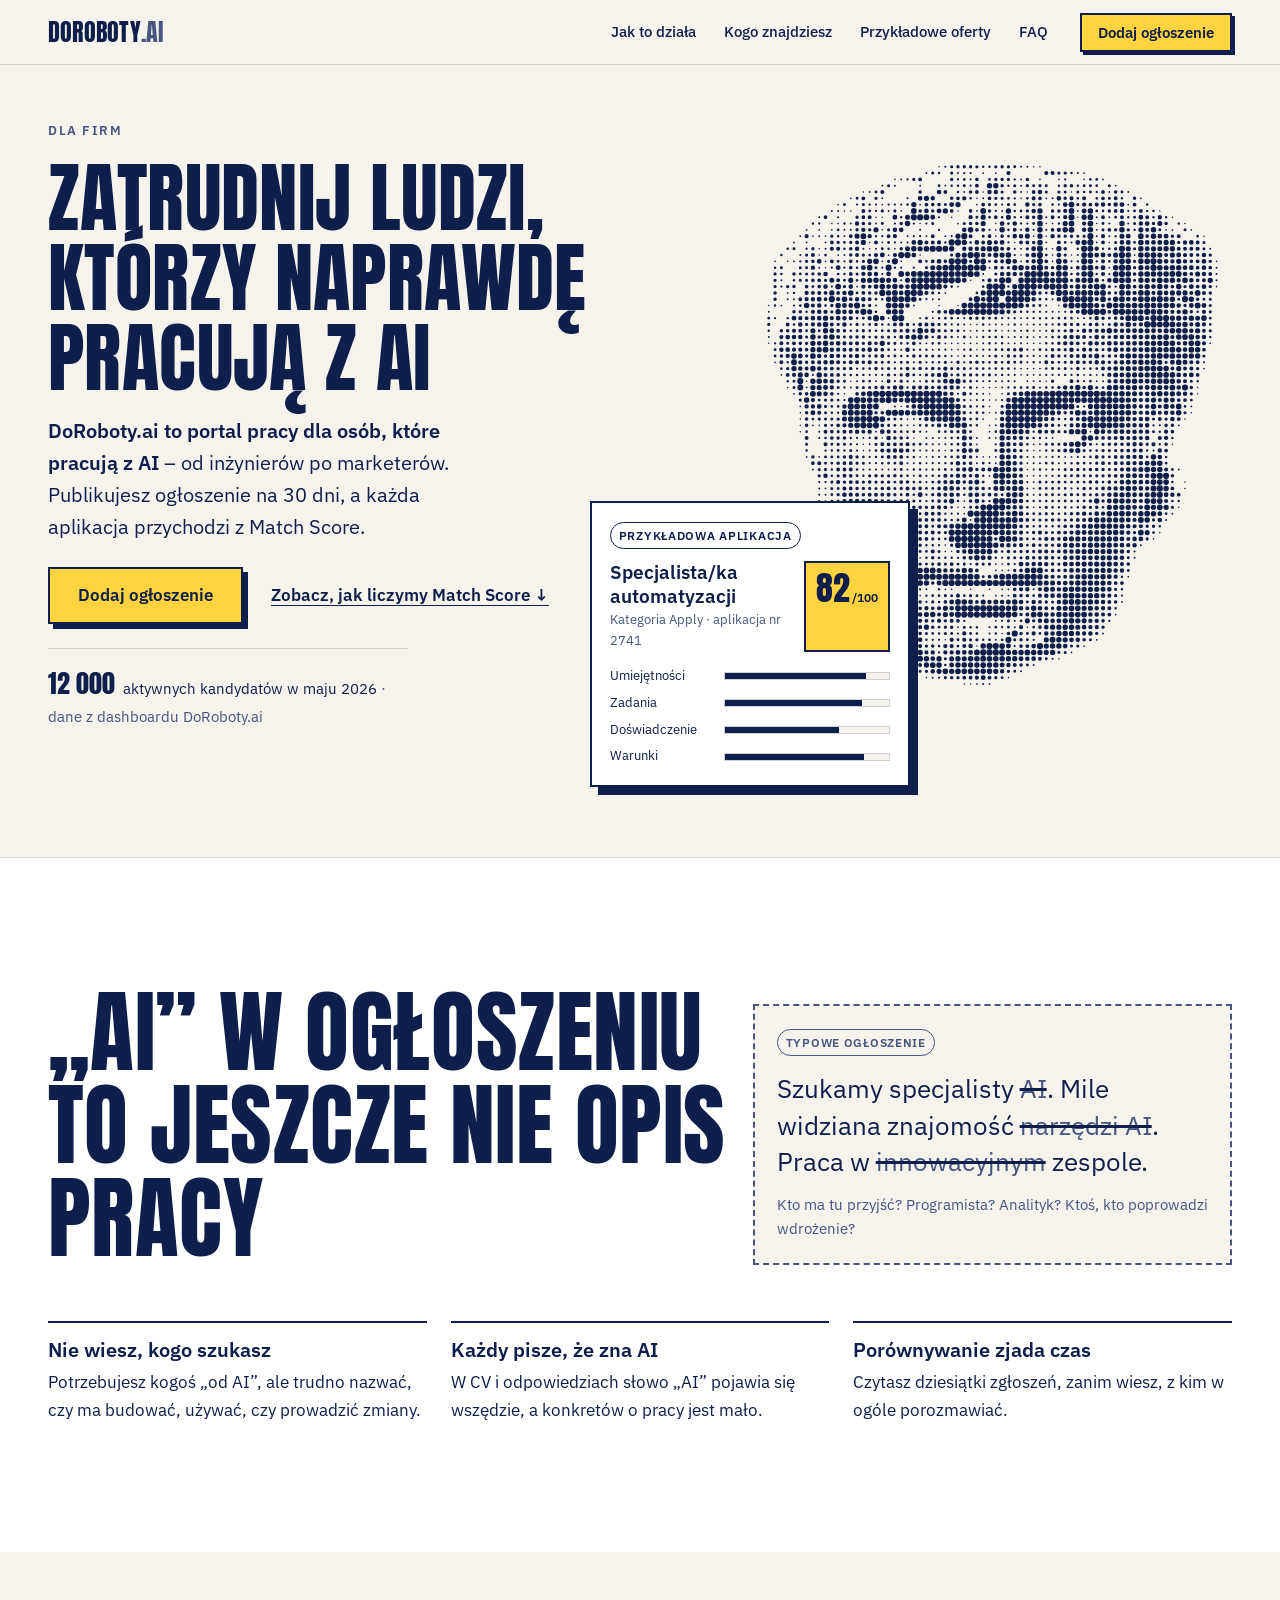
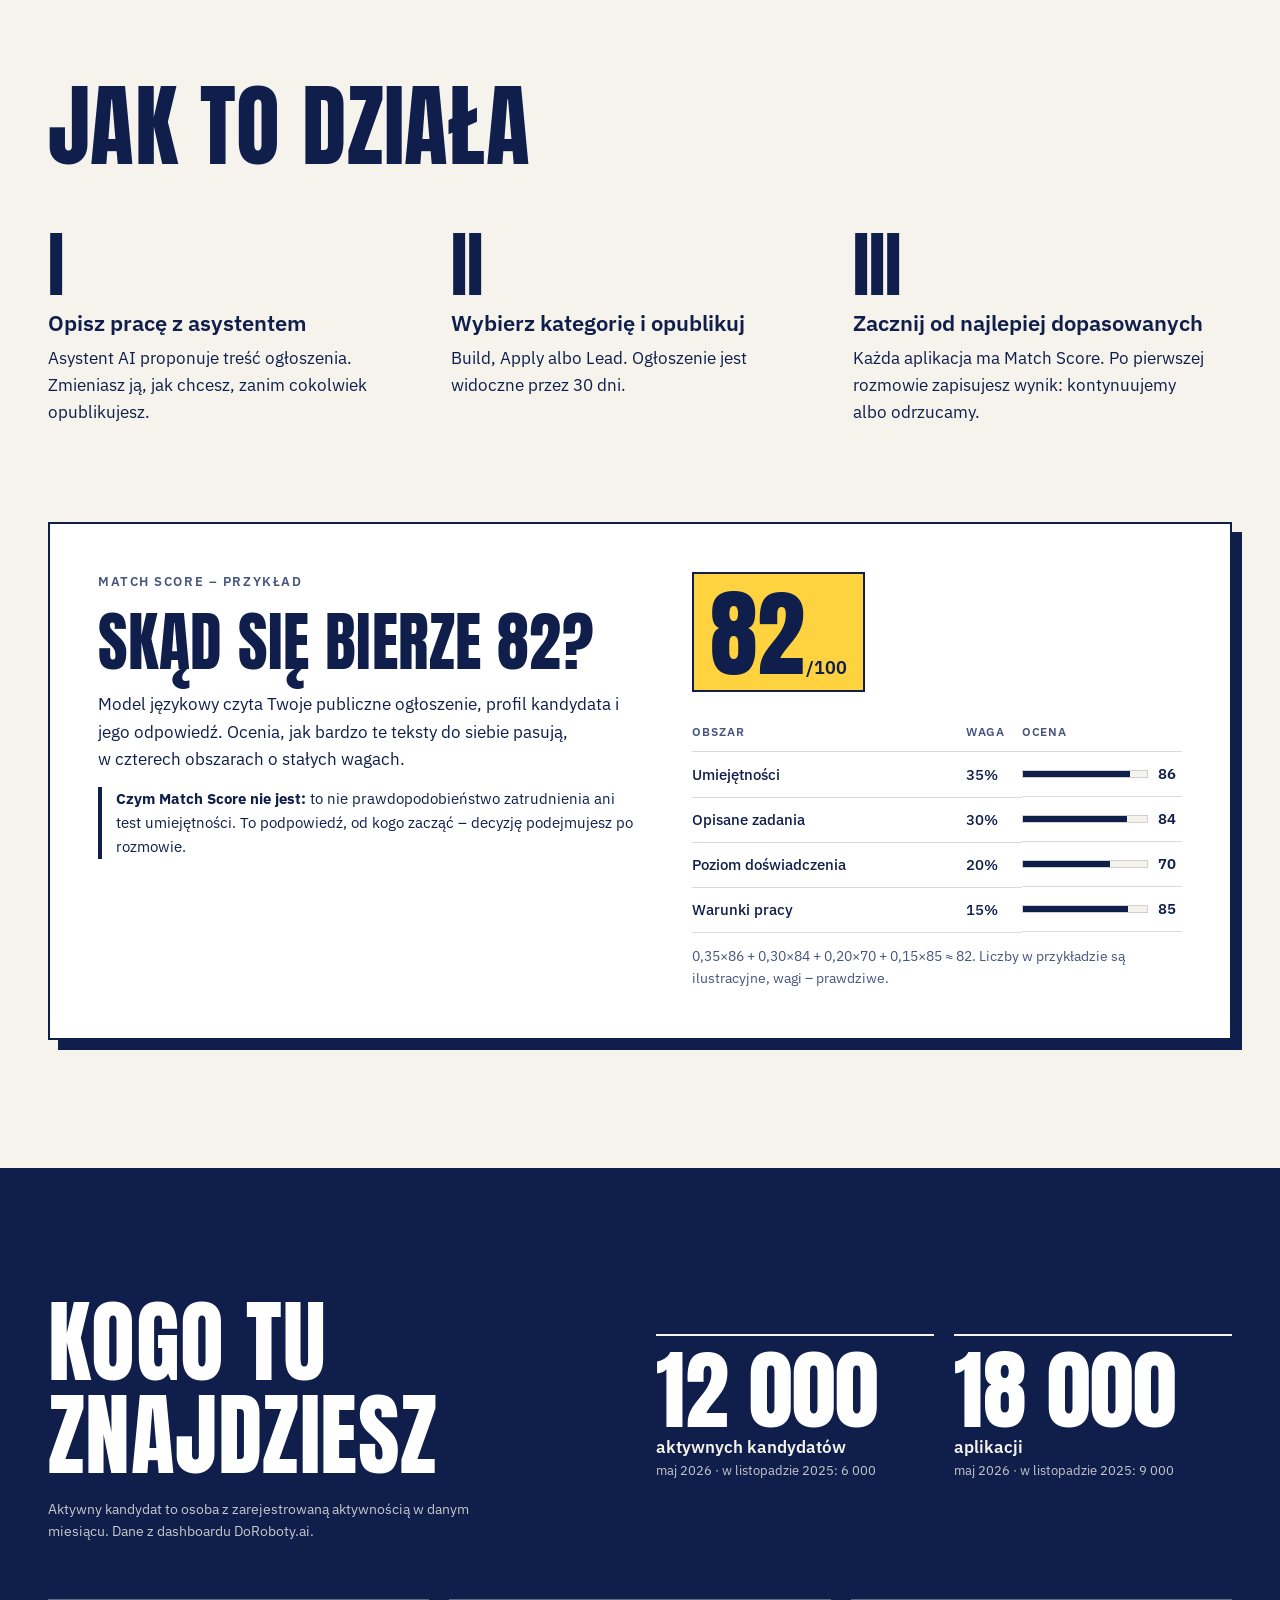
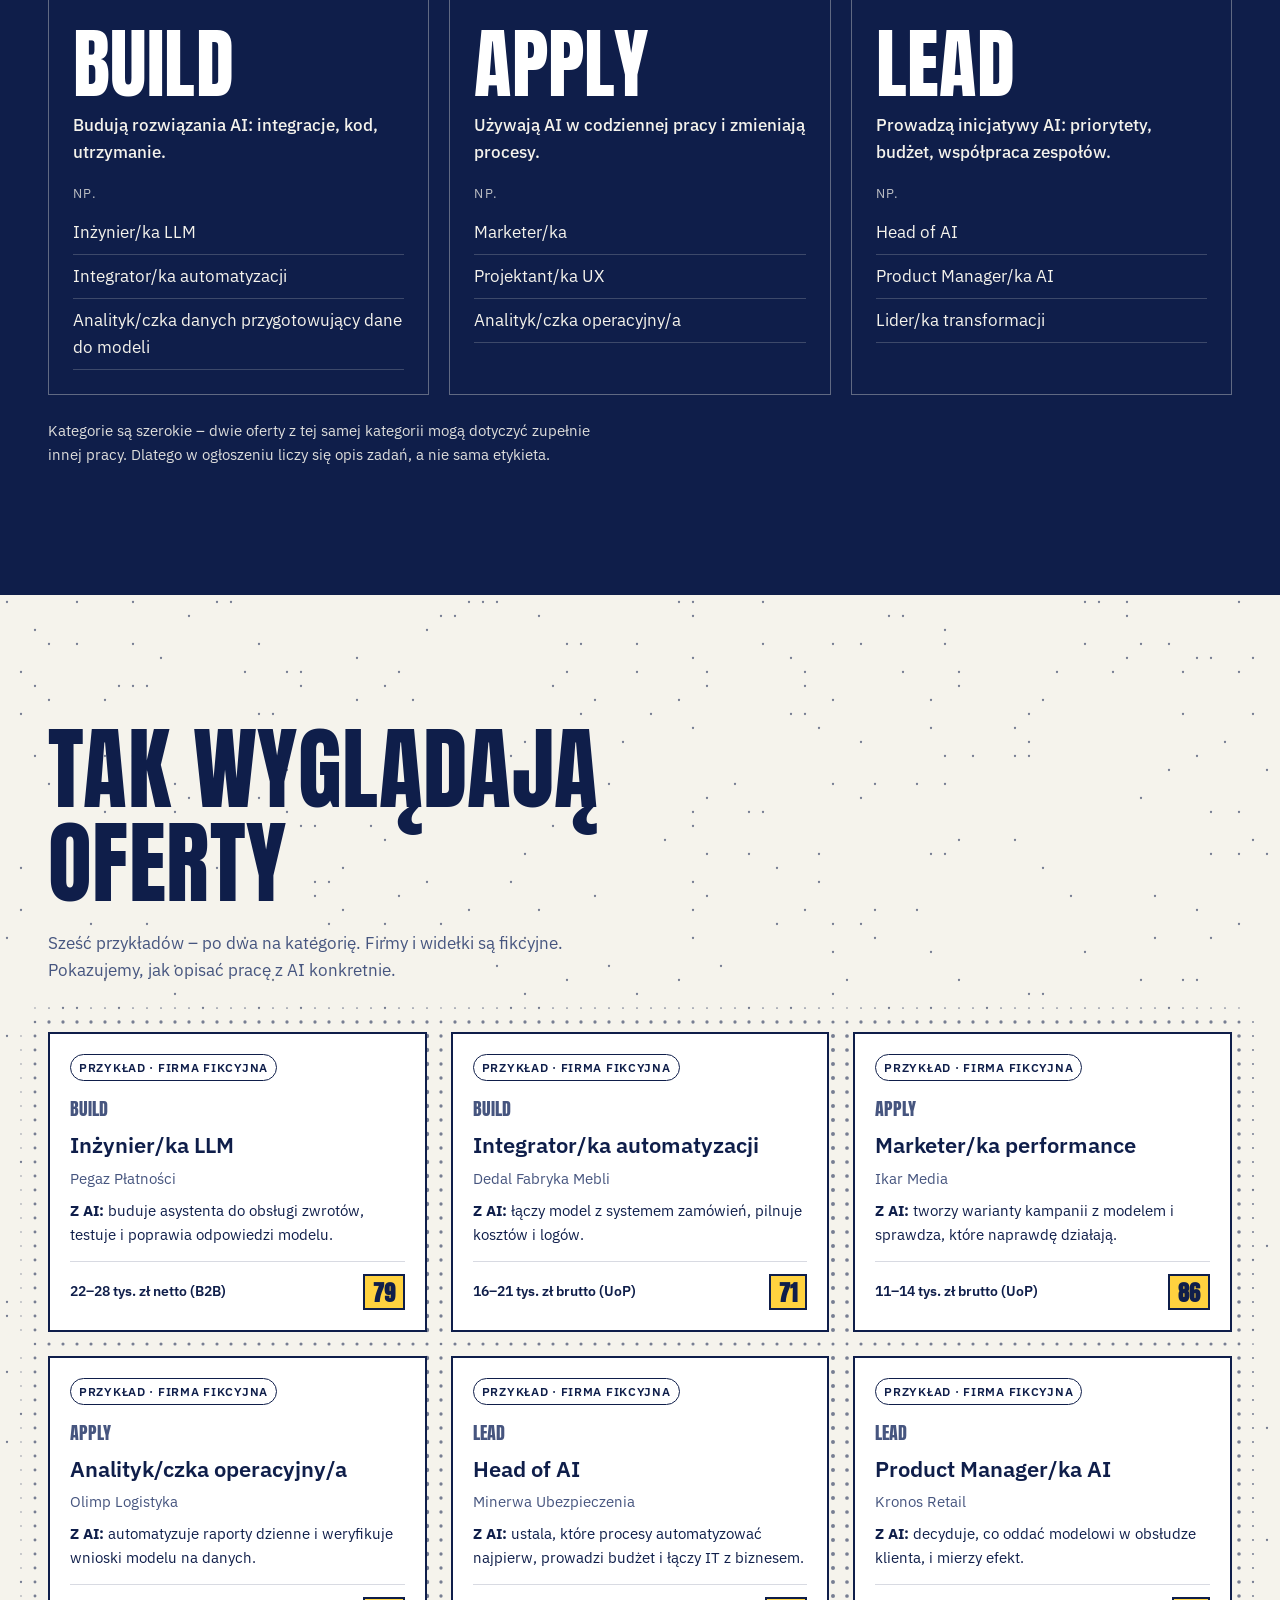
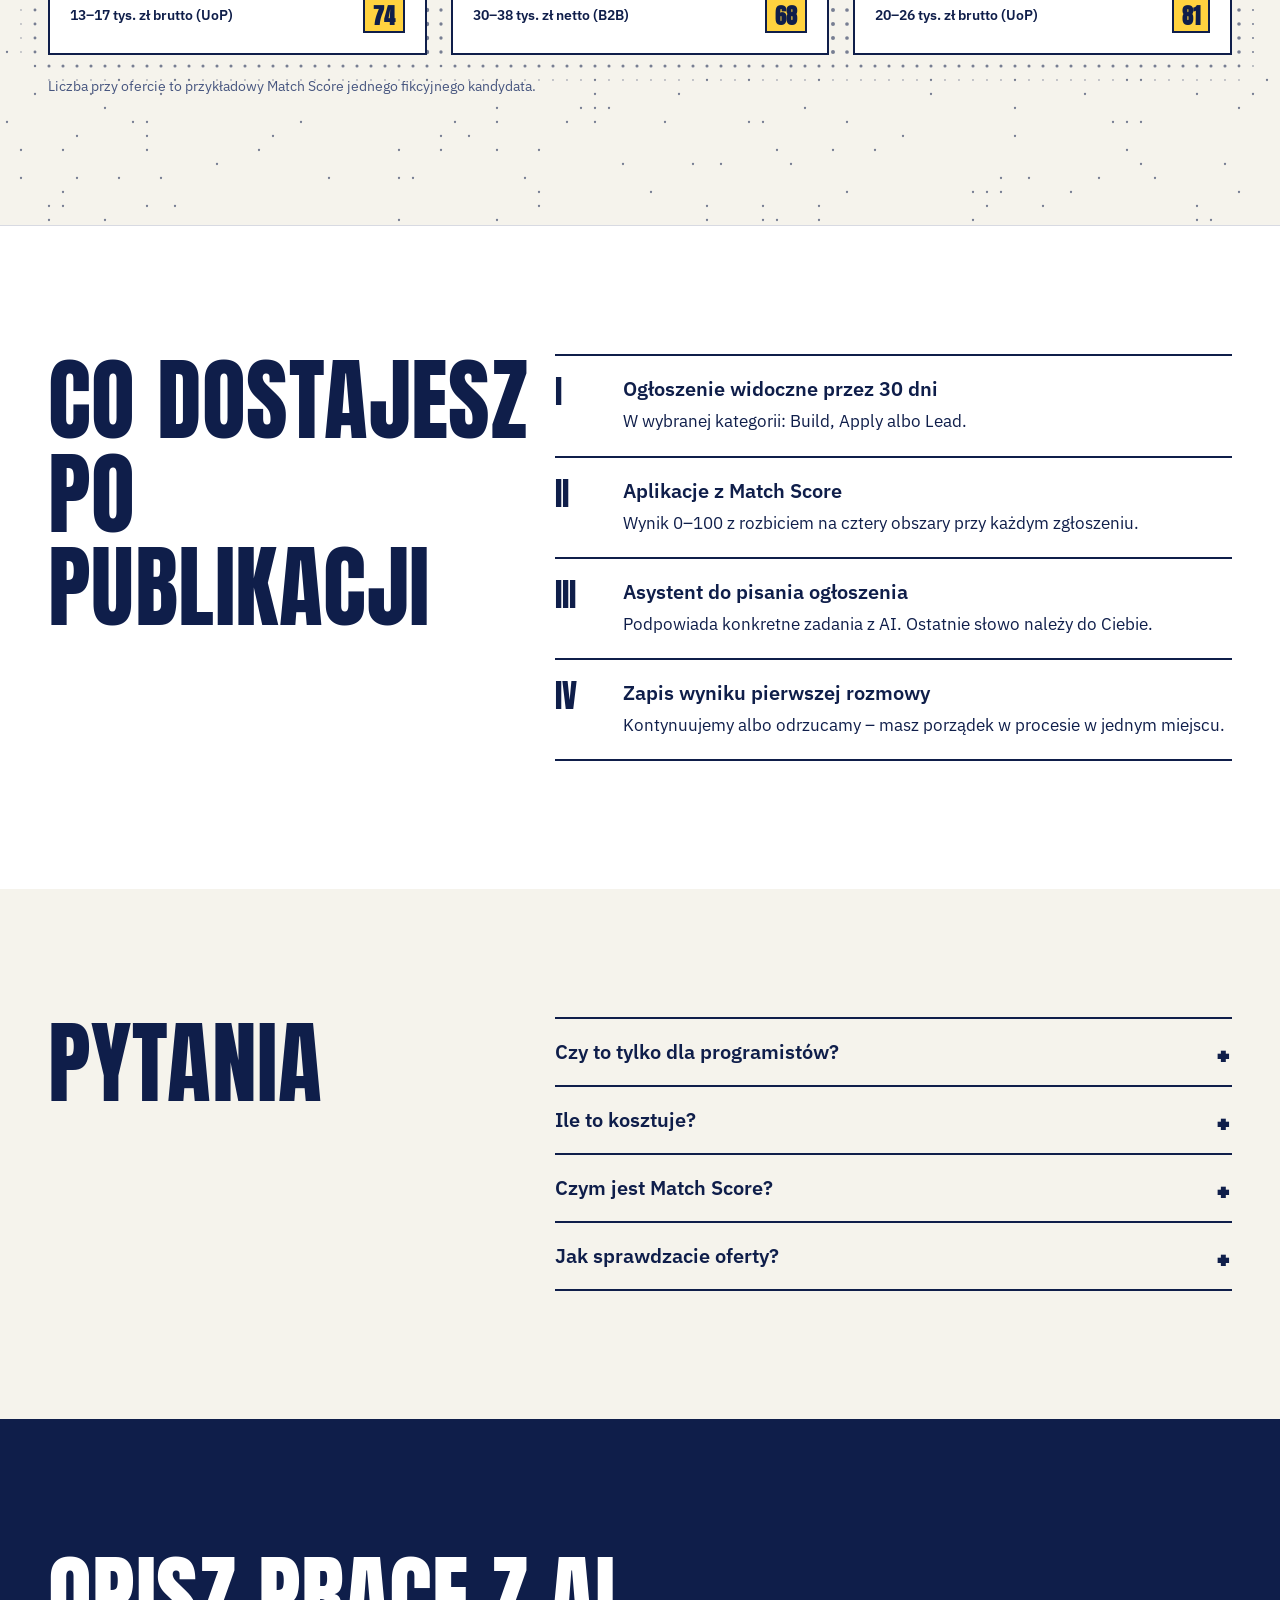
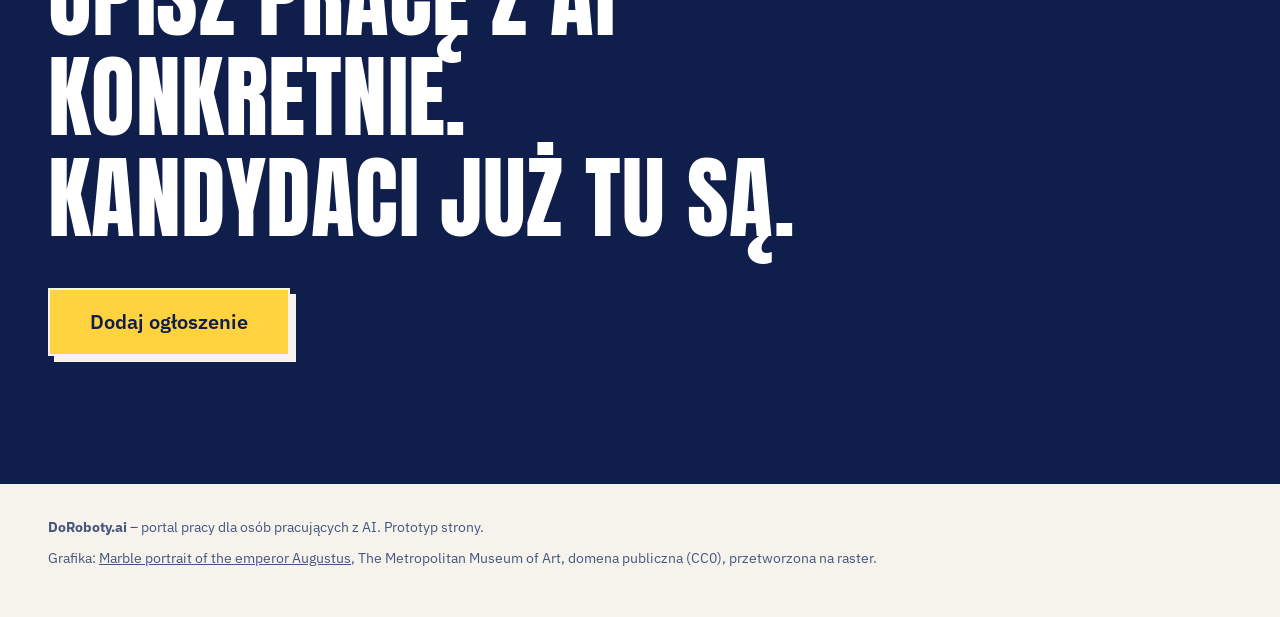
==== index.html @ e429f4a0 "Landing DoRoboty.ai dla firm Co-Authored-By: Claude Opus 5.5 <noreply@anthropic.com>" ====
<!doctype html>
<html lang="pl">
<head>
  <meta charset="utf-8">
  <meta name="viewport" content="width=device-width, initial-scale=1">
  <title>DoRoboty.ai dla firm – zatrudnij ludzi, którzy pracują z AI</title>
  <meta name="description" content="Portal pracy dla osób pracujących z AI. Opublikuj ogłoszenie na 30 dni i przeglądaj aplikacje z Match Score.">
  <link rel="preconnect" href="https://fonts.googleapis.com">
  <link rel="preconnect" href="https://fonts.gstatic.com" crossorigin>
  <link href="https://fonts.googleapis.com/css2?family=Anton&family=IBM+Plex+Sans:wght@400;500;600&display=swap" rel="stylesheet">
  <link rel="icon" href="data:image/svg+xml,%3Csvg xmlns='http://www.w3.org/2000/svg' viewBox='0 0 32 32'%3E%3Crect width='32' height='32' fill='%230F1E4A'/%3E%3Ccircle cx='16' cy='16' r='8' fill='%23FFD23F'/%3E%3C/svg%3E">
  <link rel="stylesheet" href="styles.css">
  <link rel="preload" href="assets/hero-source.png" as="image">
</head>
<body>
  <a class="skip" href="#main">Przejdź do treści</a>

  <header class="site-header">
    <div class="wrap header-inner">
      <a class="logo" href="#top" aria-label="DoRoboty.ai – początek strony">DoRoboty<span>.ai</span></a>
      <nav aria-label="Sekcje strony" class="nav">
        <a href="#jak-to-dziala">Jak to działa</a>
        <a href="#kogo-znajdziesz">Kogo znajdziesz</a>
        <a href="#oferty">Przykładowe oferty</a>
        <a href="#faq">FAQ</a>
      </nav>
      <button class="btn btn-primary btn-sm" type="button" data-placeholder>Dodaj ogłoszenie</button>
    </div>
  </header>

  <main id="main">

    <!-- 1. HERO -->
    <section class="hero" id="top" aria-labelledby="hero-title">
      <div class="wrap hero-grid">
        <div class="hero-copy">
          <p class="eyebrow" data-anim="hero-eyebrow">Dla firm</p>
          <h1 id="hero-title" class="display" data-anim="hero-title">Zatrudnij ludzi, którzy naprawdę pracują z&nbsp;AI</h1>
          <p class="lead" data-anim="hero-lead"><strong>DoRoboty.ai to portal pracy dla osób, które pracują z&nbsp;AI</strong> – od inżynierów po marketerów. Publikujesz ogłoszenie na 30 dni, a&nbsp;każda aplikacja przychodzi z&nbsp;Match Score.</p>
          <div class="hero-actions" data-anim="hero-cta">
            <button class="btn btn-primary" type="button" data-placeholder>Dodaj ogłoszenie</button>
            <a class="link-arrow" href="#match-score">Zobacz, jak liczymy Match Score</a>
          </div>
          <p class="hero-stat" data-anim="hero-stat"><strong>12 000</strong> aktywnych kandydatów w maju 2026 <span>· dane z dashboardu DoRoboty.ai</span></p>
        </div>

        <figure class="hero-figure" data-anim="hero-figure">
          <div class="raster" data-raster data-src="assets/hero-source.png">
            <img class="raster-fallback" src="assets/hero-raster.svg" width="215" height="246"
                 alt="Marmurowa głowa cesarza Augusta ułożona z granatowych kropek – każda kropka to jeden kandydat.">
            <canvas aria-hidden="true"></canvas>
          </div>
          <article class="app-card" data-anim="hero-card" aria-label="Przykładowa aplikacja z Match Score">
            <p class="tag">Przykładowa aplikacja</p>
            <div class="app-card-head">
              <div>
                <h2 class="app-role">Specjalista/ka automatyzacji</h2>
                <p class="app-meta">Kategoria Apply · aplikacja nr 2741</p>
              </div>
              <p class="score" aria-label="Match Score 82 na 100"><span>82</span><small>/100</small></p>
            </div>
            <ul class="mini-bars" aria-label="Składniki wyniku">
              <li><span>Umiejętności</span><i style="--v:86"></i></li>
              <li><span>Zadania</span><i style="--v:84"></i></li>
              <li><span>Doświadczenie</span><i style="--v:70"></i></li>
              <li><span>Warunki</span><i style="--v:85"></i></li>
            </ul>
          </article>
        </figure>
      </div>
    </section>

    <!-- 2. PROBLEM -->
    <section class="problem" aria-labelledby="problem-title">
      <div class="wrap problem-grid">
        <h2 id="problem-title" class="display section-title" data-anim="section-title">„AI” w ogłoszeniu to jeszcze nie opis pracy</h2>
        <div class="fake-ad" data-anim="card" aria-label="Przykład ogólnikowego ogłoszenia">
          <p class="tag tag-muted">Typowe ogłoszenie</p>
          <p class="fake-ad-text">Szukamy specjalisty <s>AI</s>. Mile widziana znajomość <s>narzędzi AI</s>. Praca w <s>innowacyjnym</s> zespole.</p>
          <p class="fake-ad-note">Kto ma tu przyjść? Programista? Analityk? Ktoś, kto poprowadzi wdrożenie?</p>
        </div>
        <ol class="pain-list">
          <li data-anim="card"><h3>Nie wiesz, kogo szukasz</h3><p>Potrzebujesz kogoś „od AI”, ale trudno nazwać, czy ma budować, używać, czy prowadzić zmiany.</p></li>
          <li data-anim="card"><h3>Każdy pisze, że zna AI</h3><p>W CV i odpowiedziach słowo „AI” pojawia się wszędzie, a konkretów o pracy jest mało.</p></li>
          <li data-anim="card"><h3>Porównywanie zjada czas</h3><p>Czytasz dziesiątki zgłoszeń, zanim wiesz, z kim w ogóle porozmawiać.</p></li>
        </ol>
      </div>
    </section>

    <!-- 3. JAK TO DZIAŁA -->
    <section class="how" id="jak-to-dziala" aria-labelledby="how-title">
      <div class="wrap">
        <h2 id="how-title" class="display section-title" data-anim="section-title">Jak to działa</h2>
        <ol class="steps">
          <li data-anim="card">
            <span class="numeral" aria-hidden="true">I</span>
            <h3>Opisz pracę z asystentem</h3>
            <p>Asystent AI proponuje treść ogłoszenia. Zmieniasz ją, jak chcesz, zanim cokolwiek opublikujesz.</p>
          </li>
          <li data-anim="card">
            <span class="numeral" aria-hidden="true">II</span>
            <h3>Wybierz kategorię i opublikuj</h3>
            <p>Build, Apply albo Lead. Ogłoszenie jest widoczne przez 30 dni.</p>
          </li>
          <li data-anim="card">
            <span class="numeral" aria-hidden="true">III</span>
            <h3>Zacznij od najlepiej dopasowanych</h3>
            <p>Każda aplikacja ma Match Score. Po pierwszej rozmowie zapisujesz wynik: kontynuujemy albo odrzucamy.</p>
          </li>
        </ol>

        <div class="match" id="match-score" data-anim="card">
          <div class="match-copy">
            <p class="eyebrow">Match Score – przykład</p>
            <h3 class="display match-title">Skąd się bierze 82?</h3>
            <p>Model językowy czyta Twoje publiczne ogłoszenie, profil kandydata i jego odpowiedź. Ocenia, jak bardzo te teksty do siebie pasują, w&nbsp;czterech obszarach o&nbsp;stałych wagach.</p>
            <p class="note"><strong>Czym Match Score nie jest:</strong> to nie prawdopodobieństwo zatrudnienia ani test umiejętności. To podpowiedź, od kogo zacząć – decyzję podejmujesz po rozmowie.</p>
          </div>
          <div class="match-breakdown">
            <p class="score score-lg" aria-label="Match Score 82 na 100"><span>82</span><small>/100</small></p>
            <table class="breakdown">
              <caption class="sr-only">Rozbicie przykładowego Match Score</caption>
              <thead><tr><th scope="col">Obszar</th><th scope="col">Waga</th><th scope="col">Ocena</th></tr></thead>
              <tbody>
                <tr><th scope="row">Umiejętności</th><td>35%</td><td><span class="bar" style="--v:86"></span>86</td></tr>
                <tr><th scope="row">Opisane zadania</th><td>30%</td><td><span class="bar" style="--v:84"></span>84</td></tr>
                <tr><th scope="row">Poziom doświadczenia</th><td>20%</td><td><span class="bar" style="--v:70"></span>70</td></tr>
                <tr><th scope="row">Warunki pracy</th><td>15%</td><td><span class="bar" style="--v:85"></span>85</td></tr>
              </tbody>
            </table>
            <p class="small">0,35×86 + 0,30×84 + 0,20×70 + 0,15×85 ≈ 82. Liczby w&nbsp;przykładzie są ilustracyjne, wagi – prawdziwe.</p>
          </div>
        </div>
      </div>
    </section>

    <!-- 4. KOGO ZNAJDZIESZ -->
    <section class="who" id="kogo-znajdziesz" aria-labelledby="who-title">
      <div class="wrap">
        <div class="who-head">
          <h2 id="who-title" class="display section-title" data-anim="section-title">Kogo tu znajdziesz</h2>
          <dl class="stats" data-anim="card">
            <div><dt>aktywnych kandydatów</dt><dd>12 000</dd><dd class="stat-ctx">maj 2026 · w listopadzie 2025: 6 000</dd></div>
            <div><dt>aplikacji</dt><dd>18 000</dd><dd class="stat-ctx">maj 2026 · w listopadzie 2025: 9 000</dd></div>
          </dl>
        </div>
        <p class="stats-def">Aktywny kandydat to osoba z zarejestrowaną aktywnością w danym miesiącu. Dane z dashboardu DoRoboty.ai.</p>

        <div class="cats">
          <article class="cat" data-anim="card">
            <h3 class="display cat-name">Build</h3>
            <p class="cat-def">Budują rozwiązania AI: integracje, kod, utrzymanie.</p>
            <p class="cat-label">Np.</p>
            <ul><li>Inżynier/ka LLM</li><li>Integrator/ka automatyzacji</li><li>Analityk/czka danych przygotowujący dane do modeli</li></ul>
          </article>
          <article class="cat" data-anim="card">
            <h3 class="display cat-name">Apply</h3>
            <p class="cat-def">Używają AI w codziennej pracy i zmieniają procesy.</p>
            <p class="cat-label">Np.</p>
            <ul><li>Marketer/ka</li><li>Projektant/ka UX</li><li>Analityk/czka operacyjny/a</li></ul>
          </article>
          <article class="cat" data-anim="card">
            <h3 class="display cat-name">Lead</h3>
            <p class="cat-def">Prowadzą inicjatywy AI: priorytety, budżet, współpraca zespołów.</p>
            <p class="cat-label">Np.</p>
            <ul><li>Head of AI</li><li>Product Manager/ka AI</li><li>Lider/ka transformacji</li></ul>
          </article>
        </div>
        <p class="cats-note">Kategorie są szerokie – dwie oferty z tej samej kategorii mogą dotyczyć zupełnie innej pracy. Dlatego w ogłoszeniu liczy się opis zadań, a nie sama etykieta.</p>
      </div>
    </section>

    <!-- 5. PRZYKŁADOWE OFERTY -->
    <section class="offers" id="oferty" aria-labelledby="offers-title">
      <canvas class="dot-field" data-dot-field aria-hidden="true"></canvas>
      <div class="wrap">
        <h2 id="offers-title" class="display section-title" data-anim="section-title">Tak wyglądają oferty</h2>
        <p class="section-lead">Sześć przykładów – po dwa na kategorię. Firmy i&nbsp;widełki są fikcyjne. Pokazujemy, jak opisać pracę z&nbsp;AI konkretnie.</p>
        <ul class="offer-grid" data-offer-grid>
          <li class="offer" data-anim="card">
            <p class="tag">Przykład · firma fikcyjna</p>
            <p class="offer-cat">Build</p>
            <h3>Inżynier/ka LLM</h3>
            <p class="offer-co">Pegaz Płatności</p>
            <p class="offer-ai"><b>Z AI:</b> buduje asystenta do obsługi zwrotów, testuje i poprawia odpowiedzi modelu.</p>
            <div class="offer-foot"><span>22–28 tys. zł netto (B2B)</span><span class="score score-sm" aria-label="Przykładowy Match Score 79">79</span></div>
          </li>
          <li class="offer" data-anim="card">
            <p class="tag">Przykład · firma fikcyjna</p>
            <p class="offer-cat">Build</p>
            <h3>Integrator/ka automatyzacji</h3>
            <p class="offer-co">Dedal Fabryka Mebli</p>
            <p class="offer-ai"><b>Z AI:</b> łączy model z systemem zamówień, pilnuje kosztów i logów.</p>
            <div class="offer-foot"><span>16–21 tys. zł brutto (UoP)</span><span class="score score-sm" aria-label="Przykładowy Match Score 71">71</span></div>
          </li>
          <li class="offer" data-anim="card">
            <p class="tag">Przykład · firma fikcyjna</p>
            <p class="offer-cat">Apply</p>
            <h3>Marketer/ka performance</h3>
            <p class="offer-co">Ikar Media</p>
            <p class="offer-ai"><b>Z AI:</b> tworzy warianty kampanii z modelem i sprawdza, które naprawdę działają.</p>
            <div class="offer-foot"><span>11–14 tys. zł brutto (UoP)</span><span class="score score-sm" aria-label="Przykładowy Match Score 86">86</span></div>
          </li>
          <li class="offer" data-anim="card">
            <p class="tag">Przykład · firma fikcyjna</p>
            <p class="offer-cat">Apply</p>
            <h3>Analityk/czka operacyjny/a</h3>
            <p class="offer-co">Olimp Logistyka</p>
            <p class="offer-ai"><b>Z AI:</b> automatyzuje raporty dzienne i weryfikuje wnioski modelu na danych.</p>
            <div class="offer-foot"><span>13–17 tys. zł brutto (UoP)</span><span class="score score-sm" aria-label="Przykładowy Match Score 74">74</span></div>
          </li>
          <li class="offer" data-anim="card">
            <p class="tag">Przykład · firma fikcyjna</p>
            <p class="offer-cat">Lead</p>
            <h3>Head of AI</h3>
            <p class="offer-co">Minerwa Ubezpieczenia</p>
            <p class="offer-ai"><b>Z AI:</b> ustala, które procesy automatyzować najpierw, prowadzi budżet i łączy IT z biznesem.</p>
            <div class="offer-foot"><span>30–38 tys. zł netto (B2B)</span><span class="score score-sm" aria-label="Przykładowy Match Score 68">68</span></div>
          </li>
          <li class="offer" data-anim="card">
            <p class="tag">Przykład · firma fikcyjna</p>
            <p class="offer-cat">Lead</p>
            <h3>Product Manager/ka AI</h3>
            <p class="offer-co">Kronos Retail</p>
            <p class="offer-ai"><b>Z AI:</b> decyduje, co oddać modelowi w obsłudze klienta, i mierzy efekt.</p>
            <div class="offer-foot"><span>20–26 tys. zł brutto (UoP)</span><span class="score score-sm" aria-label="Przykładowy Match Score 81">81</span></div>
          </li>
        </ul>
        <p class="small offers-note">Liczba przy ofercie to przykładowy Match Score jednego fikcyjnego kandydata.</p>
      </div>
    </section>

    <!-- 6. CO DOSTAJESZ -->
    <section class="get" aria-labelledby="get-title">
      <div class="wrap get-grid">
        <h2 id="get-title" class="display section-title" data-anim="section-title">Co dostajesz po publikacji</h2>
        <ul class="get-list">
          <li data-anim="card"><h3>Ogłoszenie widoczne przez 30 dni</h3><p>W wybranej kategorii: Build, Apply albo Lead.</p></li>
          <li data-anim="card"><h3>Aplikacje z Match Score</h3><p>Wynik 0–100 z rozbiciem na cztery obszary przy każdym zgłoszeniu.</p></li>
          <li data-anim="card"><h3>Asystent do pisania ogłoszenia</h3><p>Podpowiada konkretne zadania z AI. Ostatnie słowo należy do Ciebie.</p></li>
          <li data-anim="card"><h3>Zapis wyniku pierwszej rozmowy</h3><p>Kontynuujemy albo odrzucamy – masz porządek w procesie w jednym miejscu.</p></li>
        </ul>
      </div>
    </section>

    <!-- 7. FAQ -->
    <section class="faq" id="faq" aria-labelledby="faq-title">
      <div class="wrap faq-grid">
        <h2 id="faq-title" class="display section-title" data-anim="section-title">Pytania</h2>
        <div class="faq-list">
          <details data-anim="card">
            <summary>Czy to tylko dla programistów?</summary>
            <p>Nie. Programiści to głównie kategoria Build. W Apply są m.in. marketerzy, designerzy i analitycy, którzy używają AI w pracy. W Lead – osoby prowadzące wdrożenia AI w firmach.</p>
          </details>
          <details data-anim="card">
            <summary>Ile to kosztuje?</summary>
            <p>Dla kandydatów portal jest bezpłatny. Firma kupuje ogłoszenie na 30 dni, pakiet publikacji albo dostęp No Limit na ustalony okres. Publikacja z wcześniej kupionego pakietu nie jest kolejnym zakupem. Cennik z kwotami jest jeszcze niepodłączony do tej strony.</p>
          </details>
          <details data-anim="card">
            <summary>Czym jest Match Score?</summary>
            <p>To ocena od 0 do 100, którą model językowy wystawia na podstawie Twojego ogłoszenia, profilu kandydata i jego odpowiedzi. Składa się z umiejętności (35%), opisanych zadań (30%), poziomu doświadczenia (20%) i warunków pracy (15%). Nie jest prawdopodobieństwem zatrudnienia ani testem umiejętności. <a href="#match-score">Zobacz przykład</a>.</p>
          </details>
          <details data-anim="card">
            <summary>Jak sprawdzacie oferty?</summary>
            <p>Każde ogłoszenie trafia do jednej z trzech kategorii, a asystent pomaga opisać konkretne zadania z AI. Szczegółowe zasady moderacji opiszemy tutaj przed uruchomieniem strony.</p>
          </details>
        </div>
      </div>
    </section>

    <!-- 8. FINAŁ -->
    <section class="final" aria-labelledby="final-title">
      <div class="wrap final-inner">
        <h2 id="final-title" class="display final-title" data-anim="section-title">Opisz pracę z&nbsp;AI konkretnie. Kandydaci już tu&nbsp;są.</h2>
        <button class="btn btn-primary btn-lg" type="button" data-placeholder data-anim="final-cta">Dodaj ogłoszenie</button>
      </div>
    </section>
  </main>

  <footer class="site-footer">
    <div class="wrap footer-inner">
      <p><strong>DoRoboty.ai</strong> – portal pracy dla osób pracujących z AI. Prototyp strony.</p>
      <p>Grafika: <a href="https://www.metmuseum.org/art/collection/search/247993">Marble portrait of the emperor Augustus</a>, The Metropolitan Museum of Art, domena publiczna (CC0), przetworzona na raster.</p>
    </div>
  </footer>

  <div class="toast" role="status" aria-live="polite" data-toast></div>

  <script src="main.js" defer></script>
</body>
</html>
---- styles.css ----
:root {
  --marble: #F5F3EC;
  --white: #FFFFFF;
  --navy: #0F1E4A;
  --navy-2: #46557F;
  --line: rgba(15, 30, 74, 0.16);
  --yellow: #FFD23F;
  --yellow-ink: #0F1E4A;

  --f-display: "Anton", "Impact", "Arial Narrow", sans-serif;
  --f-text: "IBM Plex Sans", system-ui, -apple-system, "Segoe UI", sans-serif;

  --gutter: 16px;
  --max: 1280px;
  --sec: clamp(72px, 10vw, 140px);
}

*, *::before, *::after { box-sizing: border-box; }
html { scroll-behavior: smooth; -webkit-text-size-adjust: 100%; }
@media (prefers-reduced-motion: reduce) {
  html { scroll-behavior: auto; }
  *, *::before, *::after { transition: none !important; animation: none !important; }
}
body {
  margin: 0;
  background: var(--marble);
  color: var(--navy);
  font: 400 17px/1.6 var(--f-text);
  overflow-x: hidden;
}
img, canvas { display: block; max-width: 100%; }
h1, h2, h3, p, ul, ol, dl, dd, figure { margin: 0; }
ul, ol { padding: 0; list-style: none; }
a { color: inherit; }
:focus-visible { outline: 3px solid var(--navy); outline-offset: 3px; border-radius: 2px; }
.btn:focus-visible { outline-offset: 4px; }

.sr-only { position: absolute; width: 1px; height: 1px; overflow: hidden; clip: rect(0 0 0 0); white-space: nowrap; }
.skip { position: absolute; left: 8px; top: -60px; background: var(--navy); color: var(--white); padding: 10px 14px; z-index: 100; }
.skip:focus { top: 8px; }

.wrap { width: 100%; max-width: var(--max); margin: 0 auto; padding: 0 var(--gutter); }
@media (min-width: 768px) { :root { --gutter: 32px; } }
@media (min-width: 1200px) { :root { --gutter: 48px; } }

/* ---------- typografia ---------- */
.display {
  font-family: var(--f-display);
  font-weight: 400;
  text-transform: uppercase;
  line-height: 1.04;
  letter-spacing: 0.005em;
}
.eyebrow {
  font-size: 13px; font-weight: 600; letter-spacing: 0.12em; text-transform: uppercase;
  color: var(--navy-2); margin-bottom: 16px;
}
.section-title { font-size: clamp(40px, 7vw, 96px); max-width: 14ch; }
.section-lead { max-width: 56ch; margin-top: 20px; color: var(--navy-2); }
.small { font-size: 14px; color: var(--navy-2); }
.tag {
  display: inline-block; font-size: 12px; font-weight: 600; letter-spacing: 0.06em; text-transform: uppercase;
  border: 1px solid var(--navy); padding: 3px 8px; border-radius: 99px;
}
.tag-muted { border-color: var(--navy-2); color: var(--navy-2); }

/* ---------- przyciski ---------- */
.btn {
  appearance: none; border: 2px solid var(--navy); cursor: pointer;
  font: 600 17px/1 var(--f-text); padding: 18px 28px; border-radius: 0;
  transition: transform .15s ease, box-shadow .15s ease;
}
.btn-primary { background: var(--yellow); color: var(--yellow-ink); box-shadow: 5px 5px 0 var(--navy); }
.btn-primary:hover { transform: translate(-2px, -2px); box-shadow: 7px 7px 0 var(--navy); }
.btn-primary:active { transform: translate(3px, 3px); box-shadow: 2px 2px 0 var(--navy); }
.btn-sm { padding: 10px 16px; font-size: 15px; box-shadow: 3px 3px 0 var(--navy); }
.btn-sm:hover { box-shadow: 5px 5px 0 var(--navy); }
.btn-lg { padding: 22px 40px; font-size: 20px; }
.link-arrow { font-weight: 600; text-underline-offset: 4px; }
.link-arrow::after { content: " ↓"; }

/* ---------- header ---------- */
.site-header {
  position: sticky; top: 0; z-index: 50;
  background: rgba(245, 243, 236, 0.92);
  backdrop-filter: blur(8px);
  border-bottom: 1px solid var(--line);
}
.header-inner { display: flex; align-items: center; gap: 24px; height: 64px; }
.logo { font-family: var(--f-display); font-size: 24px; text-decoration: none; text-transform: uppercase; letter-spacing: 0.01em; }
.logo span { color: var(--navy-2); }
.nav { display: none; gap: 28px; margin-left: auto; font-size: 15px; font-weight: 500; }
.nav a { text-decoration: none; }
.nav a:hover { text-decoration: underline; text-underline-offset: 4px; }
.header-inner .btn { margin-left: auto; }
@media (min-width: 960px) {
  .nav { display: flex; }
  .header-inner .btn { margin-left: 8px; }
}

/* ---------- 1. hero ---------- */
.hero { padding: 28px 0 var(--sec); overflow: hidden; }
.hero-grid { display: grid; gap: 28px; }
.hero .display { font-size: clamp(42px, 11.5vw, 96px); }
.lead { font-size: clamp(17px, 1.6vw, 20px); margin-top: 18px; max-width: 36ch; }
.lead strong { font-weight: 600; }
.hero-actions { display: flex; flex-wrap: wrap; align-items: center; gap: 16px 28px; margin-top: 24px; }
.hero-stat { margin-top: 24px; font-size: 15px; padding-top: 14px; border-top: 1px solid var(--line); max-width: 40ch; }
.hero-stat strong { font-family: var(--f-display); font-weight: 400; font-size: 26px; margin-right: 4px; }
.hero-stat span { color: var(--navy-2); }

.hero-figure { position: relative; }
.raster { position: relative; width: min(100%, 420px); margin: 0 auto; aspect-ratio: 215 / 246; }
.raster img, .raster canvas { position: absolute; inset: 0; width: 100%; height: 100%; }
.raster canvas { opacity: 0; }
.raster.is-drawn canvas { opacity: 1; }
.raster.is-drawn img { visibility: hidden; }

.app-card {
  position: relative; background: var(--white); border: 2px solid var(--navy);
  box-shadow: 8px 8px 0 var(--navy); padding: 18px; max-width: 360px; margin: -48px auto 0;
}
.app-card-head { display: flex; justify-content: space-between; gap: 12px; margin-top: 12px; }
.app-role { font-size: 19px; font-weight: 600; line-height: 1.25; }
.app-meta { font-size: 13px; color: var(--navy-2); margin-top: 2px; }
.score {
  flex: none; display: inline-flex; align-items: baseline; gap: 2px;
  background: var(--yellow); color: var(--yellow-ink); border: 2px solid var(--navy);
  font-family: var(--f-display); font-size: 34px; line-height: 1; padding: 8px 10px 6px;
}
.score small { font-family: var(--f-text); font-size: 12px; font-weight: 600; }
.mini-bars { margin-top: 14px; display: grid; gap: 6px; font-size: 13px; }
.mini-bars li { display: grid; grid-template-columns: 104px 1fr; align-items: center; gap: 10px; }
.mini-bars i, .bar {
  display: block; height: 8px; background: var(--marble); position: relative; border: 1px solid var(--line);
}
.mini-bars i::after, .bar::after {
  content: ""; position: absolute; inset: 0; width: calc(var(--v) * 1%); background: var(--navy);
}

@media (min-width: 960px) {
  .hero { padding-top: 56px; }
  .hero-grid { grid-template-columns: repeat(12, 1fr); align-items: center; gap: 0 24px; }
  .hero-copy { grid-column: 1 / span 7; position: relative; z-index: 2; }
  .hero-figure { grid-column: 8 / span 5; }
  .raster { width: 100%; margin: 0; }
  .app-card { position: absolute; left: -34%; bottom: -88px; margin: 0; width: 320px; }
}
@media (min-width: 960px) and (max-height: 920px) {
  .hero .display { font-size: clamp(44px, 6vw, 84px); }
}

/* ---------- 2. problem ---------- */
.problem { background: var(--white); padding: var(--sec) 0; border-top: 1px solid var(--line); }
.problem-grid { display: grid; gap: 40px; }
.fake-ad { border: 2px dashed var(--navy-2); padding: 22px; max-width: 520px; background: var(--marble); }
.fake-ad-text { font-size: clamp(20px, 2.2vw, 26px); line-height: 1.4; margin-top: 14px; }
.fake-ad-text s { text-decoration-thickness: 3px; text-decoration-color: var(--navy); color: var(--navy-2); }
.fake-ad-note { margin-top: 14px; font-size: 15px; color: var(--navy-2); }
.pain-list { display: grid; gap: 28px; counter-reset: pain; }
.pain-list li { border-top: 2px solid var(--navy); padding-top: 14px; }
.pain-list h3, .get-list h3 { font-size: 20px; line-height: 1.3; font-weight: 600; margin-bottom: 6px; }
@media (min-width: 960px) {
  .problem-grid { grid-template-columns: repeat(12, 1fr); gap: 56px 24px; }
  .problem .section-title { grid-column: 1 / span 7; max-width: 16ch; }
  .fake-ad { grid-column: 8 / span 5; align-self: end; }
  .pain-list { grid-column: 1 / -1; grid-template-columns: repeat(3, 1fr); gap: 24px; }
}

/* ---------- 3. jak to działa ---------- */
.how { padding: var(--sec) 0; }
.steps { display: grid; gap: 32px; margin-top: 48px; }
.steps li { position: relative; padding-top: 8px; }
.numeral { font-family: var(--f-display); font-size: 72px; line-height: 1; color: var(--navy); display: block; margin-bottom: 8px; }
.steps h3 { font-size: 22px; font-weight: 600; line-height: 1.25; margin-bottom: 8px; }
.steps p { max-width: 36ch; }
@media (min-width: 768px) { .steps { grid-template-columns: repeat(3, 1fr); gap: 24px; } }

.match {
  margin-top: clamp(56px, 8vw, 96px); background: var(--white); border: 2px solid var(--navy);
  box-shadow: 10px 10px 0 var(--navy); padding: 24px; display: grid; gap: 32px; scroll-margin-top: 88px;
}
.match-title { font-size: clamp(36px, 5vw, 64px); margin-bottom: 16px; }
.match-copy p + p { margin-top: 14px; }
.note { border-left: 4px solid var(--navy); padding-left: 14px; font-size: 15px; }
.score-lg { font-size: 96px; padding: 12px 16px 8px; }
.score-lg small { font-size: 18px; }
.breakdown { width: 100%; border-collapse: collapse; margin: 20px 0 12px; font-size: 15px; }
.breakdown th, .breakdown td { text-align: left; padding: 10px 6px 10px 0; border-bottom: 1px solid var(--line); font-weight: 500; }
.breakdown thead th { font-size: 12px; text-transform: uppercase; letter-spacing: .08em; color: var(--navy-2); font-weight: 600; }
.breakdown td:nth-child(2) { width: 56px; }
.breakdown td:last-child { display: flex; align-items: center; gap: 10px; font-weight: 600; }
.breakdown .bar { flex: 1; min-width: 60px; }
@media (min-width: 960px) {
  .match { grid-template-columns: 1.1fr 1fr; padding: 48px; gap: 56px; }
}

/* ---------- 4. kogo znajdziesz ---------- */
.who { background: var(--navy); color: var(--marble); padding: var(--sec) 0; }
.who .section-title { color: var(--white); }
.who-head { display: grid; gap: 32px; }
.stats { display: grid; grid-template-columns: 1fr 1fr; gap: 20px; }
.stats div { display: flex; flex-direction: column; border-top: 2px solid var(--marble); padding-top: 10px; }
.stats dt { order: 2; font-weight: 600; }
.stats dd:first-of-type { order: 1; font-family: var(--f-display); font-size: clamp(48px, 7vw, 88px); line-height: 1; color: var(--white); }
.stat-ctx { order: 3; font-size: 13px; opacity: .8; }
.stats-def { font-size: 14px; opacity: .8; margin-top: 16px; max-width: 60ch; }
.cats { display: grid; gap: 20px; margin-top: 56px; }
.cat { border: 1px solid rgba(245,243,236,.35); padding: 24px; }
.cat-name { font-size: clamp(48px, 6vw, 80px); color: var(--white); }
.cat-def { margin-top: 8px; font-weight: 500; }
.cat-label { margin-top: 18px; font-size: 13px; text-transform: uppercase; letter-spacing: .1em; opacity: .75; }
.cat ul { margin-top: 6px; }
.cat li { padding: 8px 0; border-bottom: 1px solid rgba(245,243,236,.2); }
.cats-note { margin-top: 24px; max-width: 64ch; font-size: 15px; opacity: .9; }
.who :focus-visible { outline-color: var(--yellow); }
@media (min-width: 960px) {
  .who-head { grid-template-columns: 1fr 1fr; align-items: end; }
  .cats { grid-template-columns: repeat(3, 1fr); }
}

/* ---------- 5. oferty ---------- */
.offers { position: relative; padding: var(--sec) 0; overflow: hidden; }
.dot-field { position: absolute; inset: 0; width: 100%; height: 100%; pointer-events: none; }
.offers .wrap { position: relative; }
.offer-grid { display: grid; gap: 20px; margin-top: 48px; }
.offer {
  background: var(--white); border: 2px solid var(--navy); padding: 20px;
  display: flex; flex-direction: column; gap: 8px;
}
.offer .tag { align-self: flex-start; }
.offer-cat { font-family: var(--f-display); text-transform: uppercase; font-size: 18px; margin-top: 6px; color: var(--navy-2); }
.offer h3 { font-size: 22px; font-weight: 600; line-height: 1.2; }
.offer-co { font-size: 15px; color: var(--navy-2); }
.offer-ai { font-size: 15px; flex: 1; }
.offer-foot { display: flex; justify-content: space-between; align-items: center; gap: 12px; border-top: 1px solid var(--line); padding-top: 12px; margin-top: 6px; font-size: 14px; font-weight: 600; }
.score-sm { font-size: 22px; padding: 6px 8px 4px; }
.offers-note { margin-top: 20px; }
@media (min-width: 640px) { .offer-grid { grid-template-columns: repeat(2, 1fr); } }
@media (min-width: 1040px) { .offer-grid { grid-template-columns: repeat(3, 1fr); gap: 24px; } }

/* ---------- 6. co dostajesz ---------- */
.get { background: var(--white); padding: var(--sec) 0; border-top: 1px solid var(--line); }
.get-grid { display: grid; gap: 40px; }
.get-list { display: grid; gap: 0; counter-reset: get; }
.get-list li { counter-increment: get; display: grid; grid-template-columns: 56px 1fr; column-gap: 12px; padding: 20px 0; border-top: 2px solid var(--navy); }
.get-list li::before { content: counter(get, upper-roman); grid-row: span 2; font-family: var(--f-display); font-size: 32px; line-height: 1; }
.get-list li:last-child { border-bottom: 2px solid var(--navy); }
@media (min-width: 960px) {
  .get-grid { grid-template-columns: 5fr 7fr; gap: 24px; align-items: start; }
}

/* ---------- 7. FAQ ---------- */
.faq { padding: var(--sec) 0; }
.faq-grid { display: grid; gap: 40px; }
.faq-list { border-top: 2px solid var(--navy); }
.faq details { border-bottom: 2px solid var(--navy); }
.faq summary {
  cursor: pointer; list-style: none; padding: 20px 40px 20px 0; position: relative;
  font-size: 20px; font-weight: 600; line-height: 1.3;
}
.faq summary::-webkit-details-marker { display: none; }
.faq summary::after { content: "+"; position: absolute; right: 4px; top: 14px; font-family: var(--f-display); font-size: 32px; }
.faq details[open] summary::after { content: "–"; }
.faq details p { padding: 0 0 22px; max-width: 62ch; }
@media (min-width: 960px) { .faq-grid { grid-template-columns: 5fr 7fr; gap: 24px; } }

/* ---------- 8. finał ---------- */
.final { background: var(--navy); color: var(--white); padding: var(--sec) 0; }
.final-inner { display: grid; gap: 40px; justify-items: start; }
.final-title { font-size: clamp(44px, 7vw, 108px); max-width: 17ch; line-height: 1.12; }
.final .btn-primary { box-shadow: 6px 6px 0 var(--marble); border-color: var(--marble); }
.final .btn-primary:hover { box-shadow: 8px 8px 0 var(--marble); }
.final :focus-visible { outline-color: var(--yellow); }

/* ---------- stopka ---------- */
.site-footer { padding: 32px 0 48px; font-size: 14px; color: var(--navy-2); }
.footer-inner { display: grid; gap: 8px; }

/* ---------- komunikat ---------- */
.toast {
  position: fixed; left: 50%; bottom: 24px; transform: translate(-50%, 20px);
  background: var(--navy); color: var(--white); padding: 14px 20px; font-weight: 500; font-size: 15px;
  border: 2px solid var(--yellow); max-width: calc(100% - 32px); width: max-content;
  opacity: 0; pointer-events: none; transition: opacity .2s ease, transform .2s ease; z-index: 200;
}
.toast.is-visible { opacity: 1; transform: translate(-50%, 0); }
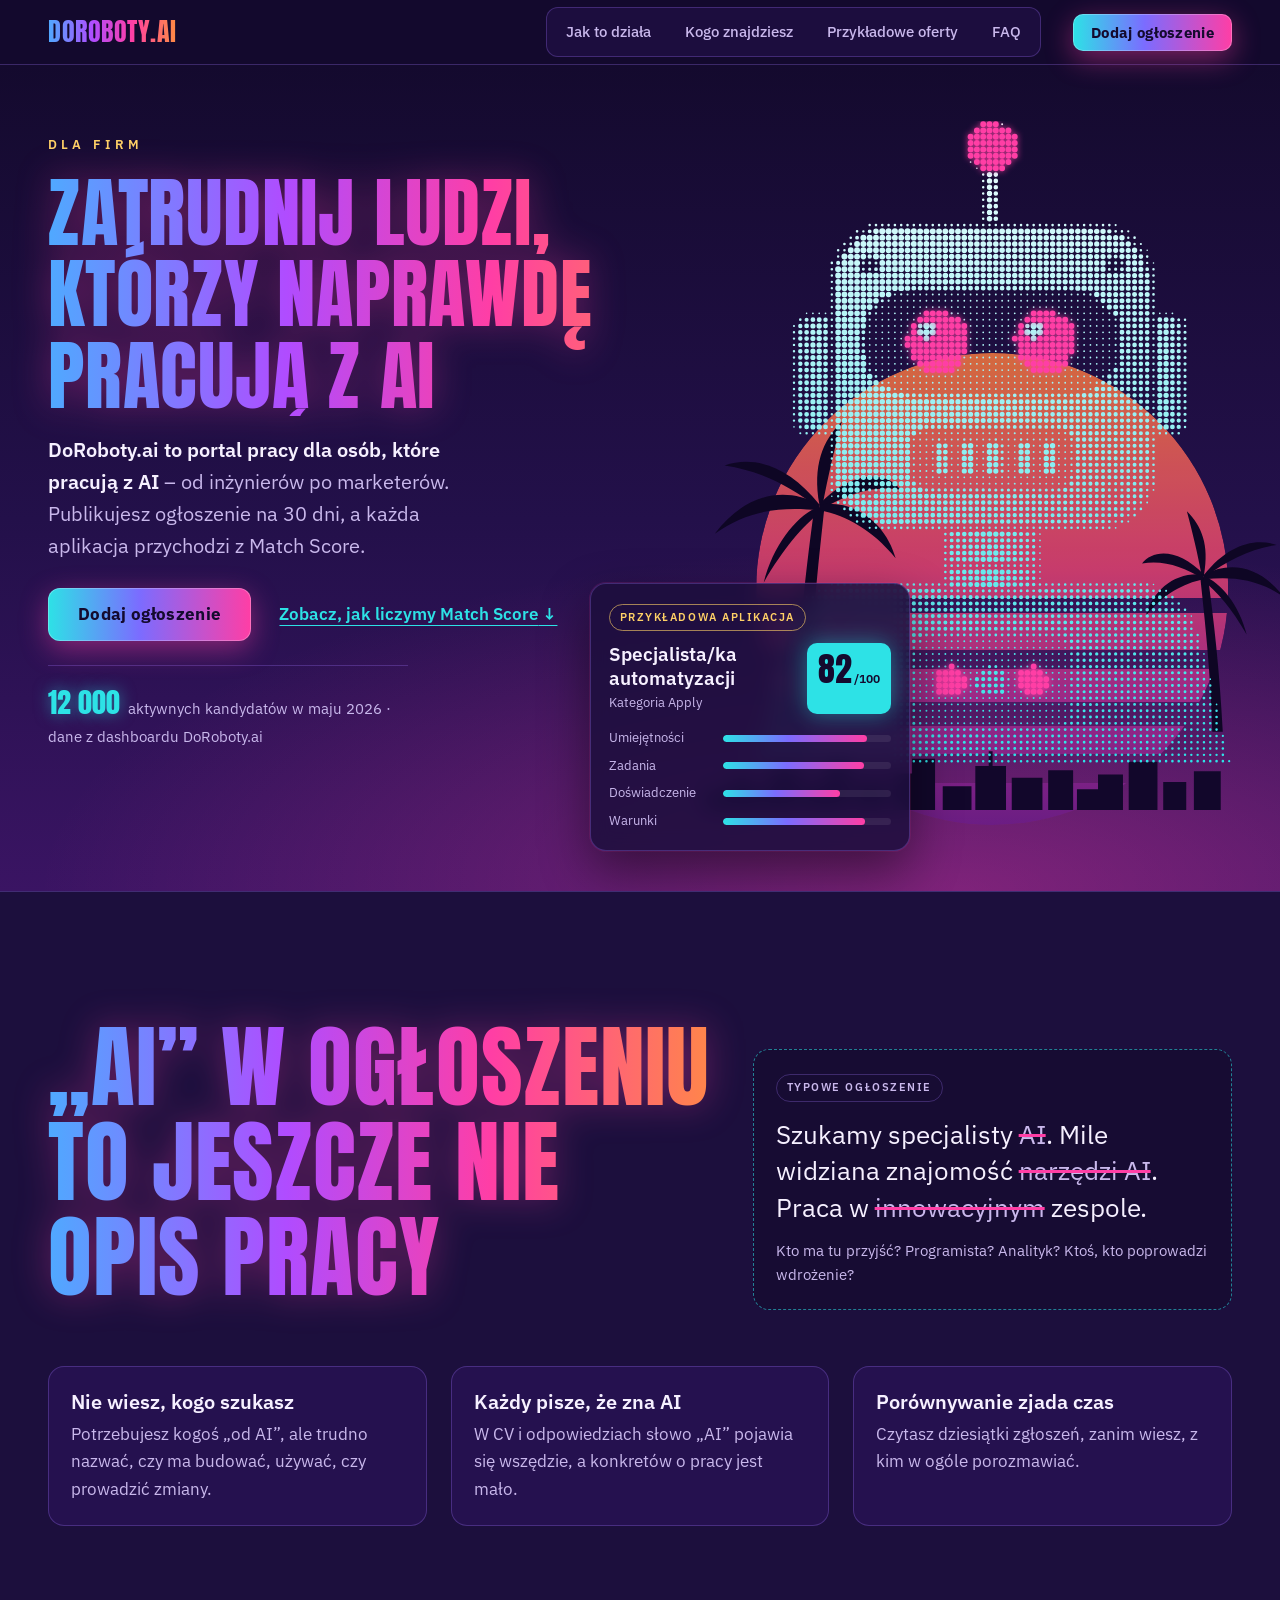
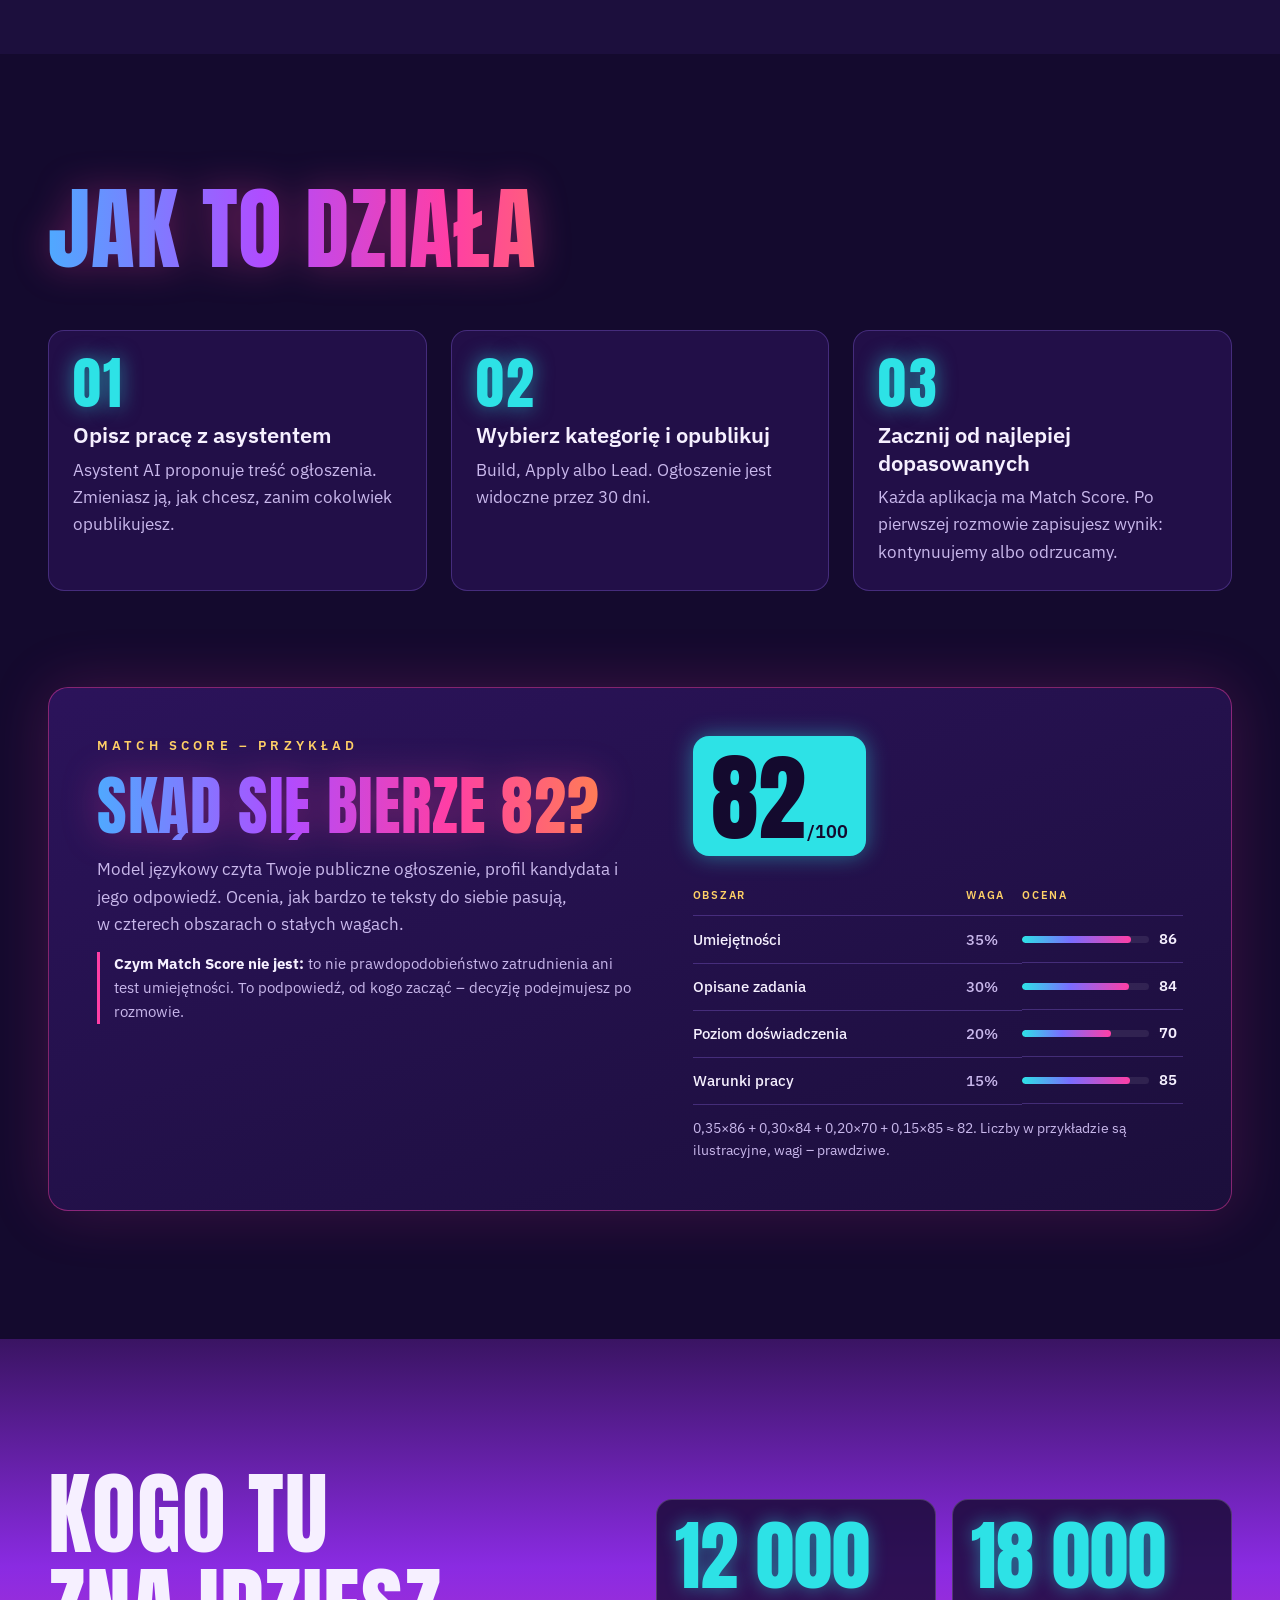
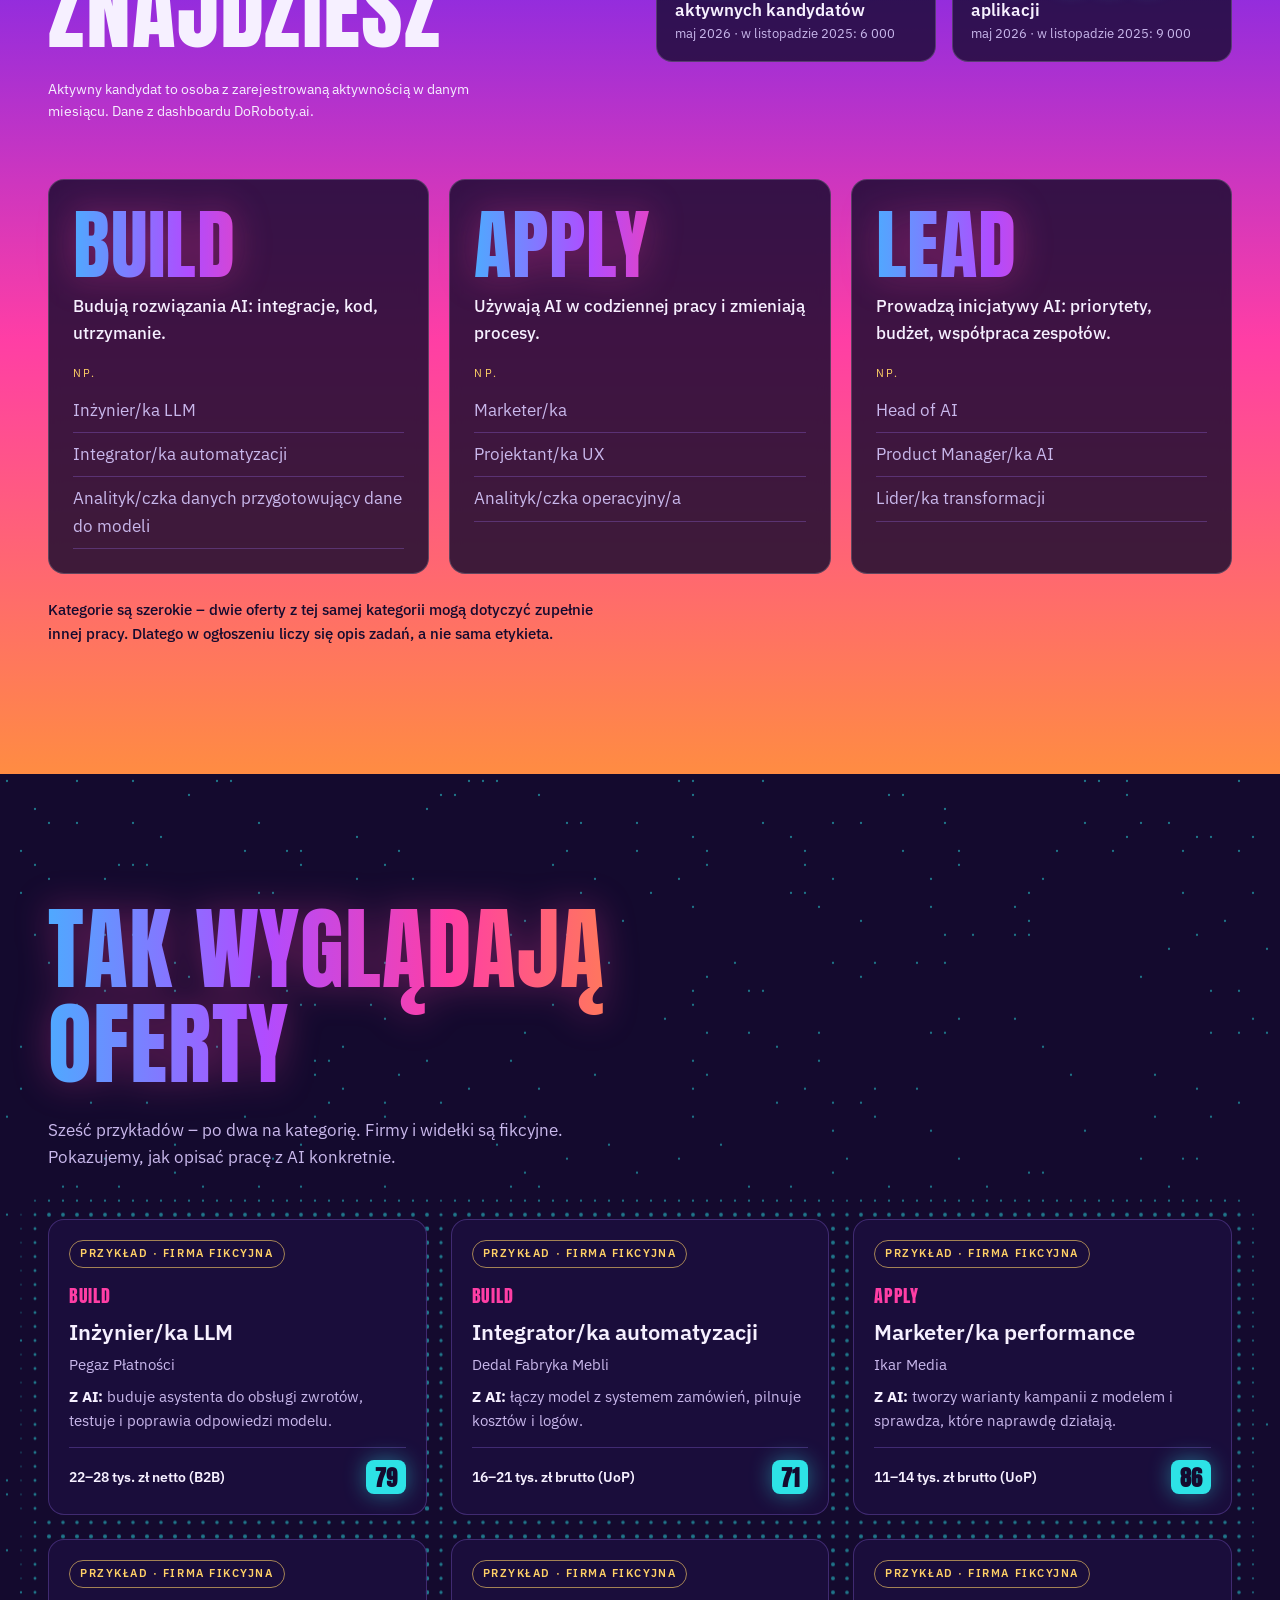
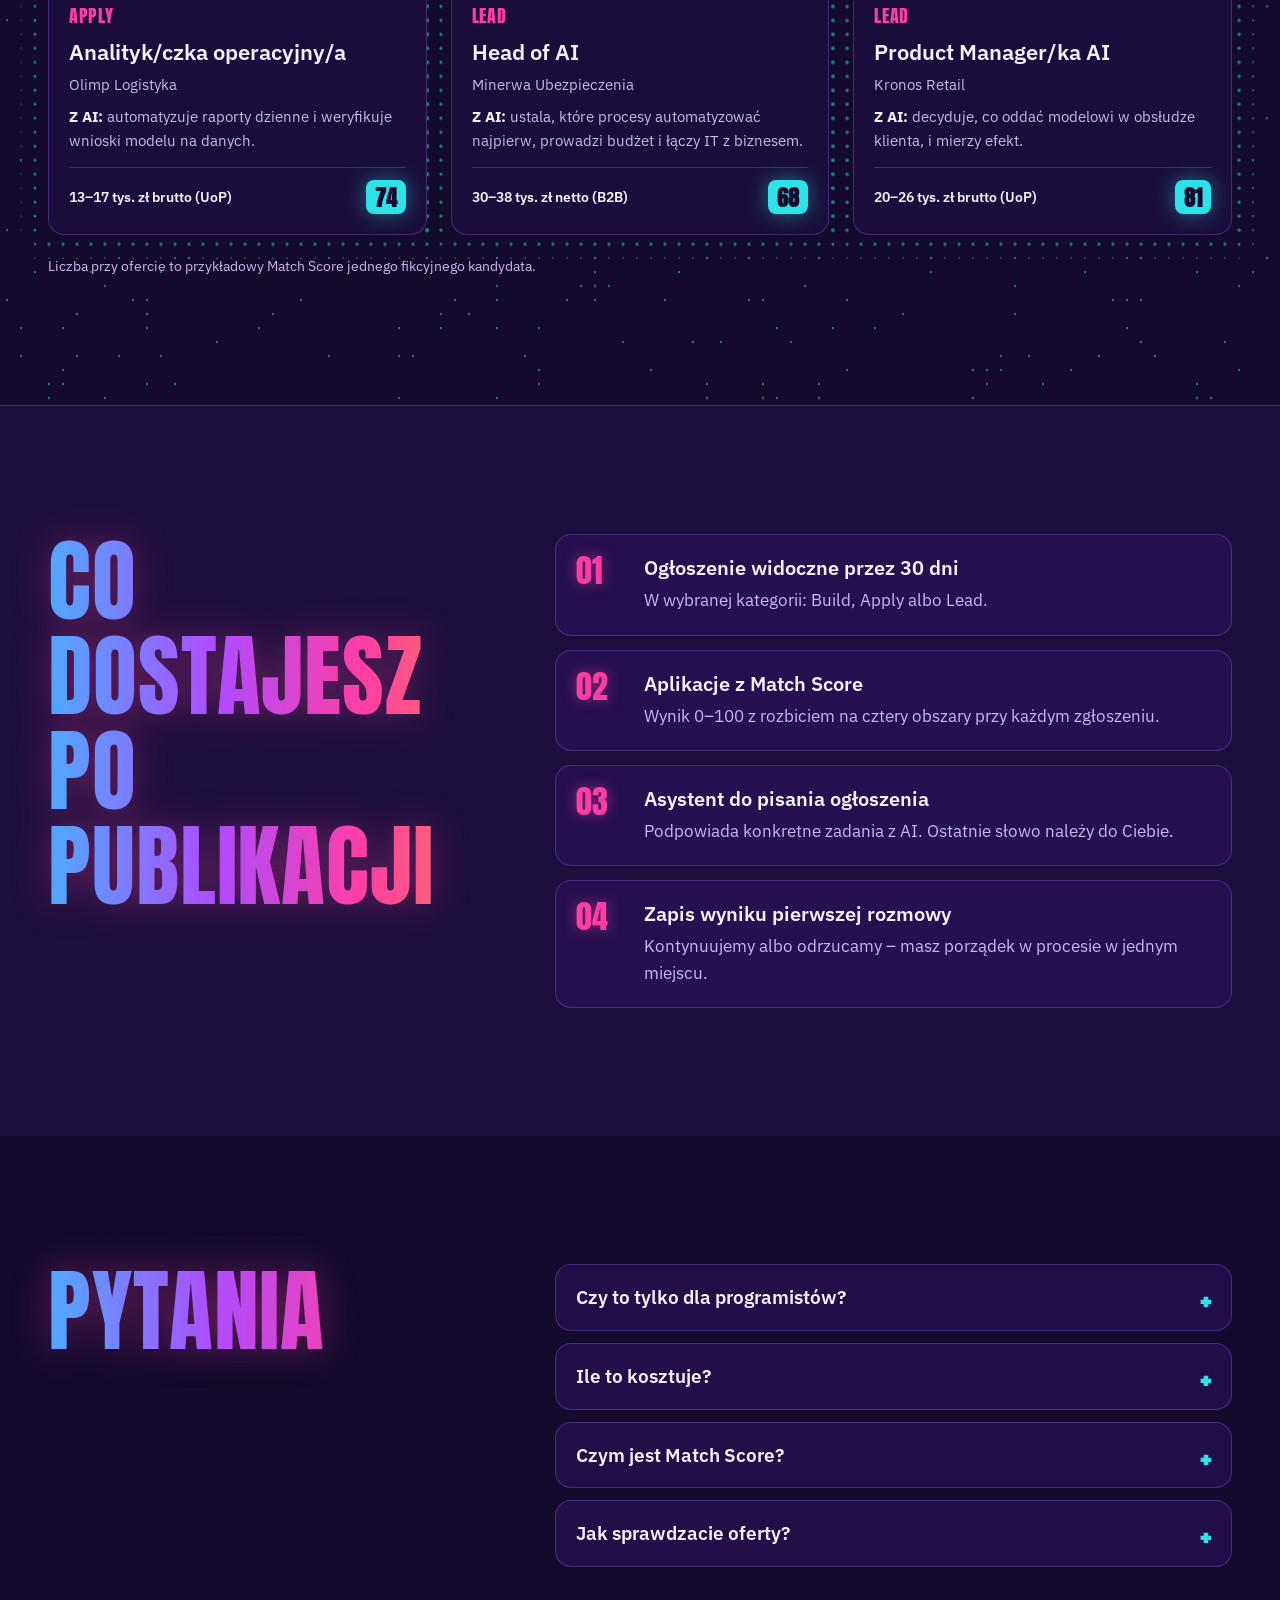
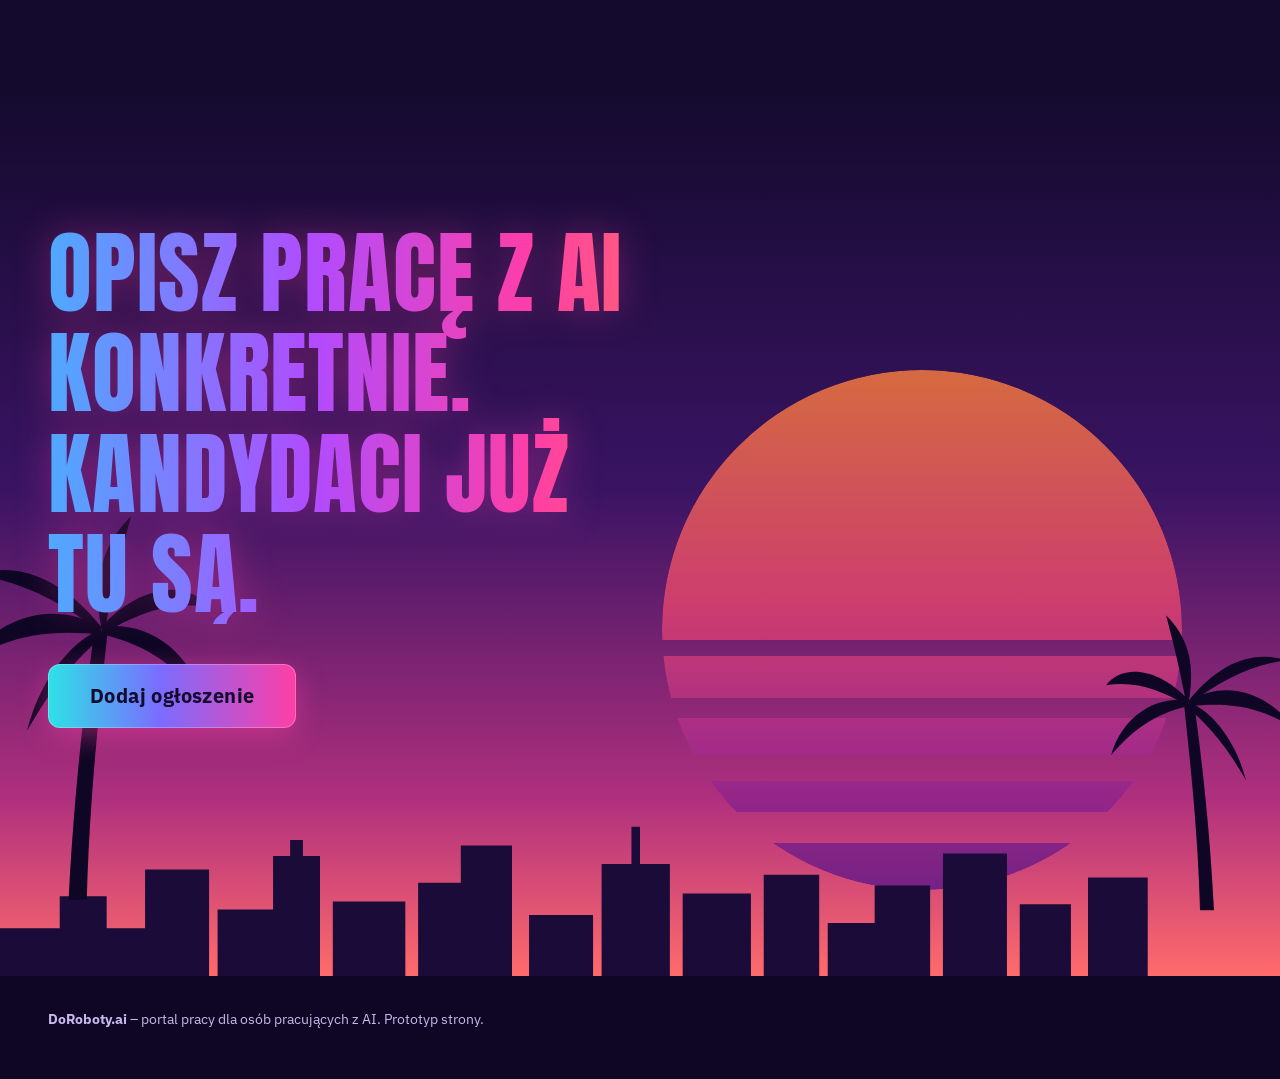
==== commit 9ea2a452: "Motyw neonowe Miami, raster robota, widoczny komunikat prototypu - nowy motyw (noc, zachód słońca, p" ====
--- a/index.html
+++ b/index.html
@@ -7,12 +7,27 @@
   <meta name="description" content="Portal pracy dla osób pracujących z AI. Opublikuj ogłoszenie na 30 dni i przeglądaj aplikacje z Match Score.">
   <link rel="preconnect" href="https://fonts.googleapis.com">
   <link rel="preconnect" href="https://fonts.gstatic.com" crossorigin>
-  <link href="https://fonts.googleapis.com/css2?family=Anton&family=IBM+Plex+Sans:wght@400;500;600&display=swap" rel="stylesheet">
-  <link rel="icon" href="data:image/svg+xml,%3Csvg xmlns='http://www.w3.org/2000/svg' viewBox='0 0 32 32'%3E%3Crect width='32' height='32' fill='%230F1E4A'/%3E%3Ccircle cx='16' cy='16' r='8' fill='%23FFD23F'/%3E%3C/svg%3E">
-  <link rel="stylesheet" href="styles.css">
-  <link rel="preload" href="assets/hero-source.png" as="image">
+  <link href="https://fonts.googleapis.com/css2?family=Anton&family=IBM+Plex+Sans:wght@400;500;600;700&display=swap" rel="stylesheet">
+  <meta name="theme-color" content="#140A2E">
+  <link rel="icon" href="data:image/svg+xml,%3Csvg xmlns='http://www.w3.org/2000/svg' viewBox='0 0 32 32'%3E%3Crect width='32' height='32' fill='%23140A2E'/%3E%3Ccircle cx='16' cy='16' r='9' fill='%23FF3EA5'/%3E%3C/svg%3E">
+  <link rel="stylesheet" href="styles.css?v=4">
+  <link rel="preload" href="assets/hero-source.png?v=robot2" as="image">
 </head>
 <body>
+  <svg width="0" height="0" style="position:absolute" aria-hidden="true" focusable="false">
+    <symbol id="palm" viewBox="0 0 200 300">
+      <path d="M92 300C96 220 104 150 112 92l10 2c-6 56-14 128-16 206z"/>
+      <path d="M117 90C80 70 40 80 10 120c35-25 70-28 107-24z"/>
+      <path d="M117 90C85 50 50 40 20 50c35 5 65 20 97 44z"/>
+      <path d="M117 90c-7-40 3-65 23-85-8 30-14 55-20 87z"/>
+      <path d="M117 90c33-35 68-35 83-15-30-5-55 5-81 20z"/>
+      <path d="M117 90c38-5 68 20 78 55-25-30-50-43-77-49z"/>
+      <path d="M117 92c-22 8-47 38-57 78 20-35 40-58 58-72z"/>
+    </symbol>
+    <symbol id="skyline" viewBox="0 0 600 120" preserveAspectRatio="none">
+      <path d="M0 120V84h28V60h22v24h18V40h30v80h4V70h26V30h8V18h6v12h8v90h6V64h34v56h6V50h20V22h24v98h8V74h30v46h4V36h14V8h4v28h14v84h6V58h32v62h6V44h26v76h4V80h22V52h26v68h6V28h30v92h6V66h24v54h8V46h28v74z"/>
+    </symbol>
+  </svg>
   <a class="skip" href="#main">Przejdź do treści</a>
 
   <header class="site-header">
@@ -41,13 +56,19 @@
             <button class="btn btn-primary" type="button" data-placeholder>Dodaj ogłoszenie</button>
             <a class="link-arrow" href="#match-score">Zobacz, jak liczymy Match Score</a>
           </div>
-          <p class="hero-stat" data-anim="hero-stat"><strong>12 000</strong> aktywnych kandydatów w maju 2026 <span>· dane z dashboardu DoRoboty.ai</span></p>
+          <p class="hero-stat" data-anim="hero-stat"><strong>12&nbsp;000</strong> aktywnych kandydatów w maju 2026 <span>· dane z dashboardu DoRoboty.ai</span></p>
         </div>
 
         <figure class="hero-figure" data-anim="hero-figure">
-          <div class="raster" data-raster data-src="assets/hero-source.png">
-            <img class="raster-fallback" src="assets/hero-raster.svg" width="215" height="246"
-                 alt="Marmurowa głowa cesarza Augusta ułożona z granatowych kropek – każda kropka to jeden kandydat.">
+          <div class="sky" aria-hidden="true" data-anim="hero-sky">
+            <div class="sun"></div>
+            <svg class="skyline"><use href="#skyline"/></svg>
+            <svg class="palm palm-l"><use href="#palm"/></svg>
+            <svg class="palm palm-r"><use href="#palm"/></svg>
+          </div>
+          <div class="raster" data-raster data-src="assets/hero-source.png?v=robot2">
+            <img class="raster-fallback" src="assets/hero-raster.svg?v=robot2" width="224" height="300"
+                 alt="Robot w stylu retro ułożony z turkusowych i różowych kropek na tle zachodu słońca – każda kropka to jeden kandydat.">
             <canvas aria-hidden="true"></canvas>
           </div>
           <article class="app-card" data-anim="hero-card" aria-label="Przykładowa aplikacja z Match Score">
@@ -55,7 +76,7 @@
             <div class="app-card-head">
               <div>
                 <h2 class="app-role">Specjalista/ka automatyzacji</h2>
-                <p class="app-meta">Kategoria Apply · aplikacja nr 2741</p>
+                <p class="app-meta">Kategoria Apply</p>
               </div>
               <p class="score" aria-label="Match Score 82 na 100"><span>82</span><small>/100</small></p>
             </div>
@@ -93,17 +114,17 @@
         <h2 id="how-title" class="display section-title" data-anim="section-title">Jak to działa</h2>
         <ol class="steps">
           <li data-anim="card">
-            <span class="numeral" aria-hidden="true">I</span>
+            <span class="numeral" aria-hidden="true">01</span>
             <h3>Opisz pracę z asystentem</h3>
             <p>Asystent AI proponuje treść ogłoszenia. Zmieniasz ją, jak chcesz, zanim cokolwiek opublikujesz.</p>
           </li>
           <li data-anim="card">
-            <span class="numeral" aria-hidden="true">II</span>
+            <span class="numeral" aria-hidden="true">02</span>
             <h3>Wybierz kategorię i opublikuj</h3>
             <p>Build, Apply albo Lead. Ogłoszenie jest widoczne przez 30 dni.</p>
           </li>
           <li data-anim="card">
-            <span class="numeral" aria-hidden="true">III</span>
+            <span class="numeral" aria-hidden="true">03</span>
             <h3>Zacznij od najlepiej dopasowanych</h3>
             <p>Każda aplikacja ma Match Score. Po pierwszej rozmowie zapisujesz wynik: kontynuujemy albo odrzucamy.</p>
           </li>
@@ -140,8 +161,8 @@
         <div class="who-head">
           <h2 id="who-title" class="display section-title" data-anim="section-title">Kogo tu znajdziesz</h2>
           <dl class="stats" data-anim="card">
-            <div><dt>aktywnych kandydatów</dt><dd>12 000</dd><dd class="stat-ctx">maj 2026 · w listopadzie 2025: 6 000</dd></div>
-            <div><dt>aplikacji</dt><dd>18 000</dd><dd class="stat-ctx">maj 2026 · w listopadzie 2025: 9 000</dd></div>
+            <div><dt>aktywnych kandydatów</dt><dd>12&nbsp;000</dd><dd class="stat-ctx">maj 2026 · w listopadzie 2025: 6&nbsp;000</dd></div>
+            <div><dt>aplikacji</dt><dd>18&nbsp;000</dd><dd class="stat-ctx">maj 2026 · w listopadzie 2025: 9&nbsp;000</dd></div>
           </dl>
         </div>
         <p class="stats-def">Aktywny kandydat to osoba z zarejestrowaną aktywnością w danym miesiącu. Dane z dashboardu DoRoboty.ai.</p>
@@ -270,6 +291,12 @@
 
     <!-- 8. FINAŁ -->
     <section class="final" aria-labelledby="final-title">
+      <div class="final-sky" aria-hidden="true">
+        <div class="sun"></div>
+        <svg class="skyline"><use href="#skyline"/></svg>
+        <svg class="palm palm-l"><use href="#palm"/></svg>
+        <svg class="palm palm-r"><use href="#palm"/></svg>
+      </div>
       <div class="wrap final-inner">
         <h2 id="final-title" class="display final-title" data-anim="section-title">Opisz pracę z&nbsp;AI konkretnie. Kandydaci już tu&nbsp;są.</h2>
         <button class="btn btn-primary btn-lg" type="button" data-placeholder data-anim="final-cta">Dodaj ogłoszenie</button>
@@ -279,13 +306,11 @@
 
   <footer class="site-footer">
     <div class="wrap footer-inner">
-      <p><strong>DoRoboty.ai</strong> – portal pracy dla osób pracujących z AI. Prototyp strony.</p>
-      <p>Grafika: <a href="https://www.metmuseum.org/art/collection/search/247993">Marble portrait of the emperor Augustus</a>, The Metropolitan Museum of Art, domena publiczna (CC0), przetworzona na raster.</p>
-    </div>
+      <p><strong>DoRoboty.ai</strong> – portal pracy dla osób pracujących z AI. Prototyp strony.</p>    </div>
   </footer>
 
   <div class="toast" role="status" aria-live="polite" data-toast></div>
 
-  <script src="main.js" defer></script>
+  <script src="main.js?v=3" defer></script>
 </body>
 </html>
--- a/styles.css
+++ b/styles.css
@@ -1,11 +1,19 @@
+/* Motyw: neonowe Miami lat 80. – noc, zachód słońca, palmy. Oryginalne grafiki. */
 :root {
-  --marble: #F5F3EC;
-  --white: #FFFFFF;
-  --navy: #0F1E4A;
-  --navy-2: #46557F;
-  --line: rgba(15, 30, 74, 0.16);
-  --yellow: #FFD23F;
-  --yellow-ink: #0F1E4A;
+  --night: #140A2E;
+  --night-2: #1C0F3D;
+  --purple: #2E1460;
+  --glass: rgba(46, 20, 96, 0.55);
+  --glass-line: rgba(160, 120, 255, 0.28);
+  --pink: #FF3EA5;
+  --cyan: #2DE2E6;
+  --orange: #FF8C42;
+  --sun: #FFD166;
+  --text: #F6F0FF;
+  --text-2: #C9B8EC;
+  --ink: #140A2E;               /* tekst na jasnych powierzchniach */
+  --grad: linear-gradient(90deg, #4FA9FF 0%, #B04CFF 35%, #FF3EA5 65%, #FF8C42 100%);
+  --grad-btn: linear-gradient(90deg, #2DE2E6 0%, #7B6CFF 45%, #FF3EA5 100%);
 
   --f-display: "Anton", "Impact", "Arial Narrow", sans-serif;
   --f-text: "IBM Plex Sans", system-ui, -apple-system, "Segoe UI", sans-serif;
@@ -13,6 +21,7 @@
   --gutter: 16px;
   --max: 1280px;
   --sec: clamp(72px, 10vw, 140px);
+  --radius: 16px;
 }
 
 *, *::before, *::after { box-sizing: border-box; }
@@ -23,20 +32,20 @@
 }
 body {
   margin: 0;
-  background: var(--marble);
-  color: var(--navy);
+  background: var(--night);
+  color: var(--text);
   font: 400 17px/1.6 var(--f-text);
   overflow-x: hidden;
 }
-img, canvas { display: block; max-width: 100%; }
+img, canvas, svg { display: block; max-width: 100%; }
 h1, h2, h3, p, ul, ol, dl, dd, figure { margin: 0; }
 ul, ol { padding: 0; list-style: none; }
 a { color: inherit; }
-:focus-visible { outline: 3px solid var(--navy); outline-offset: 3px; border-radius: 2px; }
+:focus-visible { outline: 3px solid var(--cyan); outline-offset: 3px; border-radius: 4px; }
 .btn:focus-visible { outline-offset: 4px; }
 
 .sr-only { position: absolute; width: 1px; height: 1px; overflow: hidden; clip: rect(0 0 0 0); white-space: nowrap; }
-.skip { position: absolute; left: 8px; top: -60px; background: var(--navy); color: var(--white); padding: 10px 14px; z-index: 100; }
+.skip { position: absolute; left: 8px; top: -60px; background: var(--pink); color: var(--ink); padding: 10px 14px; z-index: 100; font-weight: 600; }
 .skip:focus { top: 8px; }
 
 .wrap { width: 100%; max-width: var(--max); margin: 0 auto; padding: 0 var(--gutter); }
@@ -48,50 +57,62 @@
   font-family: var(--f-display);
   font-weight: 400;
   text-transform: uppercase;
-  line-height: 1.04;
-  letter-spacing: 0.005em;
+  line-height: 1.06;
+  letter-spacing: 0.01em;
+}
+/* nagłówki z neonowym gradientem; kolor zapasowy dla przeglądarek bez background-clip */
+.section-title, .hero .display, .final-title, .match-title, .cat-name {
+  color: var(--pink);
+  background: var(--grad);
+  -webkit-background-clip: text; background-clip: text;
+  -webkit-text-fill-color: transparent;
+  filter: drop-shadow(0 0 18px rgba(255, 62, 165, 0.35));
 }
 .eyebrow {
-  font-size: 13px; font-weight: 600; letter-spacing: 0.12em; text-transform: uppercase;
-  color: var(--navy-2); margin-bottom: 16px;
-}
-.section-title { font-size: clamp(40px, 7vw, 96px); max-width: 14ch; }
-.section-lead { max-width: 56ch; margin-top: 20px; color: var(--navy-2); }
-.small { font-size: 14px; color: var(--navy-2); }
+  font-size: 13px; font-weight: 600; letter-spacing: 0.32em; text-transform: uppercase;
+  color: var(--sun); margin-bottom: 16px;
+}
+.section-title { font-size: clamp(40px, 7vw, 96px); max-width: 14ch; padding-bottom: 0.06em; }
+.section-lead { max-width: 56ch; margin-top: 20px; color: var(--text-2); }
+.small { font-size: 14px; color: var(--text-2); }
 .tag {
-  display: inline-block; font-size: 12px; font-weight: 600; letter-spacing: 0.06em; text-transform: uppercase;
-  border: 1px solid var(--navy); padding: 3px 8px; border-radius: 99px;
-}
-.tag-muted { border-color: var(--navy-2); color: var(--navy-2); }
+  display: inline-block; font-size: 11px; font-weight: 600; letter-spacing: 0.14em; text-transform: uppercase;
+  color: var(--sun); border: 1px solid rgba(255, 209, 102, 0.6); padding: 4px 10px; border-radius: 99px;
+}
+.tag-muted { color: var(--text-2); border-color: var(--glass-line); }
 
 /* ---------- przyciski ---------- */
 .btn {
-  appearance: none; border: 2px solid var(--navy); cursor: pointer;
-  font: 600 17px/1 var(--f-text); padding: 18px 28px; border-radius: 0;
-  transition: transform .15s ease, box-shadow .15s ease;
-}
-.btn-primary { background: var(--yellow); color: var(--yellow-ink); box-shadow: 5px 5px 0 var(--navy); }
-.btn-primary:hover { transform: translate(-2px, -2px); box-shadow: 7px 7px 0 var(--navy); }
-.btn-primary:active { transform: translate(3px, 3px); box-shadow: 2px 2px 0 var(--navy); }
-.btn-sm { padding: 10px 16px; font-size: 15px; box-shadow: 3px 3px 0 var(--navy); }
-.btn-sm:hover { box-shadow: 5px 5px 0 var(--navy); }
-.btn-lg { padding: 22px 40px; font-size: 20px; }
-.link-arrow { font-weight: 600; text-underline-offset: 4px; }
+  appearance: none; border: 0; cursor: pointer; border-radius: 12px;
+  font: 700 17px/1 var(--f-text); padding: 18px 30px; letter-spacing: 0.02em;
+  transition: transform .15s ease, box-shadow .15s ease, filter .15s ease;
+}
+.btn-primary {
+  background: var(--grad-btn); color: var(--ink);
+  box-shadow: 0 0 0 1px rgba(255,255,255,.25) inset, 0 8px 28px rgba(255, 62, 165, 0.45);
+}
+.btn-primary:hover { transform: translateY(-2px); filter: brightness(1.08); box-shadow: 0 0 0 1px rgba(255,255,255,.35) inset, 0 12px 36px rgba(255, 62, 165, 0.6); }
+.btn-primary:active { transform: translateY(1px); }
+.btn-sm { padding: 11px 18px; font-size: 15px; border-radius: 10px; }
+.btn-lg { padding: 22px 42px; font-size: 20px; }
+.link-arrow { font-weight: 600; color: var(--cyan); text-underline-offset: 5px; }
 .link-arrow::after { content: " ↓"; }
 
-/* ---------- header ---------- */
+/* ---------- nagłówek strony ---------- */
 .site-header {
   position: sticky; top: 0; z-index: 50;
-  background: rgba(245, 243, 236, 0.92);
-  backdrop-filter: blur(8px);
-  border-bottom: 1px solid var(--line);
+  background: rgba(20, 10, 46, 0.82);
+  backdrop-filter: blur(12px);
+  border-bottom: 1px solid var(--glass-line);
 }
 .header-inner { display: flex; align-items: center; gap: 24px; height: 64px; }
-.logo { font-family: var(--f-display); font-size: 24px; text-decoration: none; text-transform: uppercase; letter-spacing: 0.01em; }
-.logo span { color: var(--navy-2); }
-.nav { display: none; gap: 28px; margin-left: auto; font-size: 15px; font-weight: 500; }
-.nav a { text-decoration: none; }
-.nav a:hover { text-decoration: underline; text-underline-offset: 4px; }
+.logo {
+  font-family: var(--f-display); font-size: 26px; text-decoration: none; text-transform: uppercase; letter-spacing: 0.02em;
+  background: var(--grad); -webkit-background-clip: text; background-clip: text; -webkit-text-fill-color: transparent; color: var(--pink);
+}
+.nav { display: none; gap: 6px; margin-left: auto; font-size: 15px; font-weight: 500; padding: 5px; border: 1px solid var(--glass-line); border-radius: 12px; background: rgba(46,20,96,.35); }
+.nav a { text-decoration: none; padding: 7px 14px; border-radius: 8px; color: var(--text-2); }
+.nav a:hover { color: var(--text); background: rgba(255,255,255,.07); }
 .header-inner .btn { margin-left: auto; }
 @media (min-width: 960px) {
   .nav { display: flex; }
@@ -99,49 +120,74 @@
 }
 
 /* ---------- 1. hero ---------- */
-.hero { padding: 28px 0 var(--sec); overflow: hidden; }
-.hero-grid { display: grid; gap: 28px; }
+.hero {
+  position: relative; padding: 28px 0 var(--sec); overflow: hidden;
+  background:
+    radial-gradient(120% 70% at 75% 100%, rgba(255, 62, 165, 0.35), transparent 60%),
+    linear-gradient(180deg, #140A2E 0%, #23104A 55%, #3A1463 100%);
+}
+.hero-grid { display: grid; gap: 28px; position: relative; }
 .hero .display { font-size: clamp(42px, 11.5vw, 96px); }
-.lead { font-size: clamp(17px, 1.6vw, 20px); margin-top: 18px; max-width: 36ch; }
-.lead strong { font-weight: 600; }
-.hero-actions { display: flex; flex-wrap: wrap; align-items: center; gap: 16px 28px; margin-top: 24px; }
-.hero-stat { margin-top: 24px; font-size: 15px; padding-top: 14px; border-top: 1px solid var(--line); max-width: 40ch; }
-.hero-stat strong { font-family: var(--f-display); font-weight: 400; font-size: 26px; margin-right: 4px; }
-.hero-stat span { color: var(--navy-2); }
+.lead { font-size: clamp(17px, 1.6vw, 20px); margin-top: 18px; max-width: 36ch; color: var(--text-2); }
+.lead strong { font-weight: 600; color: var(--text); }
+.hero-actions { display: flex; flex-wrap: wrap; align-items: center; gap: 16px 28px; margin-top: 26px; }
+.hero-stat { margin-top: 24px; font-size: 15px; padding-top: 14px; border-top: 1px solid var(--glass-line); max-width: 40ch; color: var(--text-2); }
+.hero-stat strong { font-family: var(--f-display); font-weight: 400; font-size: 28px; margin-right: 4px; color: var(--cyan); text-shadow: 0 0 16px rgba(45,226,230,.5); }
 
 .hero-figure { position: relative; }
-.raster { position: relative; width: min(100%, 420px); margin: 0 auto; aspect-ratio: 215 / 246; }
+.raster { position: relative; z-index: 2; width: min(100%, 420px); margin: 0 auto; aspect-ratio: 224 / 300; }
 .raster img, .raster canvas { position: absolute; inset: 0; width: 100%; height: 100%; }
 .raster canvas { opacity: 0; }
 .raster.is-drawn canvas { opacity: 1; }
 .raster.is-drawn img { visibility: hidden; }
 
+/* zachód słońca: słońce w paski, panorama miasta, palmy */
+.sky, .final-sky { position: absolute; pointer-events: none; }
+.sky { inset: 4% -10% -14% -10%; z-index: 1; }
+.sun {
+  position: absolute; left: 50%; bottom: 4%; width: 82%; aspect-ratio: 1; transform: translateX(-50%);
+  border-radius: 50%;
+  background: linear-gradient(180deg, #E8743F 0%, #D9416F 45%, #A12A8C 75%, #6B1D86 100%);
+  box-shadow: 0 0 90px rgba(255, 62, 165, 0.35);
+  -webkit-mask-image: linear-gradient(180deg, #000 0 52%, transparent 52% 55%, #000 55% 63%, transparent 63% 67%, #000 67% 74%, transparent 74% 79%, #000 79% 85%, transparent 85% 91%, #000 91%);
+          mask-image: linear-gradient(180deg, #000 0 52%, transparent 52% 55%, #000 55% 63%, transparent 63% 67%, #000 67% 74%, transparent 74% 79%, #000 79% 85%, transparent 85% 91%, #000 91%);
+  opacity: 0.9;
+}
+.skyline { position: absolute; left: 0; right: 0; bottom: 6%; width: 100%; height: 9%; fill: #12072B; }
+.palm { position: absolute; bottom: 6%; fill: #0E0624; }
+.palm-l { left: 0; width: 34%; height: 70%; }
+.palm-r { right: -2%; width: 26%; height: 54%; transform: scaleX(-1); }
+
 .app-card {
-  position: relative; background: var(--white); border: 2px solid var(--navy);
-  box-shadow: 8px 8px 0 var(--navy); padding: 18px; max-width: 360px; margin: -48px auto 0;
+  position: relative; z-index: 3;
+  background: rgba(28, 15, 61, 0.86); backdrop-filter: blur(10px);
+  border: 1px solid var(--glass-line); border-radius: var(--radius);
+  box-shadow: 0 20px 50px rgba(0,0,0,.45), 0 0 0 1px rgba(255,62,165,.15);
+  padding: 18px; max-width: 360px; margin: -40px auto 0;
 }
 .app-card-head { display: flex; justify-content: space-between; gap: 12px; margin-top: 12px; }
 .app-role { font-size: 19px; font-weight: 600; line-height: 1.25; }
-.app-meta { font-size: 13px; color: var(--navy-2); margin-top: 2px; }
+.app-meta { font-size: 13px; color: var(--text-2); margin-top: 2px; }
 .score {
   flex: none; display: inline-flex; align-items: baseline; gap: 2px;
-  background: var(--yellow); color: var(--yellow-ink); border: 2px solid var(--navy);
-  font-family: var(--f-display); font-size: 34px; line-height: 1; padding: 8px 10px 6px;
+  background: var(--cyan); color: var(--ink); border-radius: 10px;
+  font-family: var(--f-display); font-size: 34px; line-height: 1; padding: 9px 11px 7px;
+  box-shadow: 0 0 22px rgba(45, 226, 230, 0.45);
 }
 .score small { font-family: var(--f-text); font-size: 12px; font-weight: 600; }
-.mini-bars { margin-top: 14px; display: grid; gap: 6px; font-size: 13px; }
+.mini-bars { margin-top: 14px; display: grid; gap: 7px; font-size: 13px; color: var(--text-2); }
 .mini-bars li { display: grid; grid-template-columns: 104px 1fr; align-items: center; gap: 10px; }
 .mini-bars i, .bar {
-  display: block; height: 8px; background: var(--marble); position: relative; border: 1px solid var(--line);
+  display: block; height: 7px; background: rgba(255,255,255,.08); position: relative; border-radius: 99px; overflow: hidden;
 }
 .mini-bars i::after, .bar::after {
-  content: ""; position: absolute; inset: 0; width: calc(var(--v) * 1%); background: var(--navy);
+  content: ""; position: absolute; inset: 0; width: calc(var(--v) * 1%); background: var(--grad-btn); border-radius: 99px;
 }
 
 @media (min-width: 960px) {
   .hero { padding-top: 56px; }
   .hero-grid { grid-template-columns: repeat(12, 1fr); align-items: center; gap: 0 24px; }
-  .hero-copy { grid-column: 1 / span 7; position: relative; z-index: 2; }
+  .hero-copy { grid-column: 1 / span 7; position: relative; z-index: 4; }
   .hero-figure { grid-column: 8 / span 5; }
   .raster { width: 100%; margin: 0; }
   .app-card { position: absolute; left: -34%; bottom: -88px; margin: 0; width: 320px; }
@@ -150,16 +196,22 @@
   .hero .display { font-size: clamp(44px, 6vw, 84px); }
 }
 
+/* ---------- wspólne: szklane karty ---------- */
+.glass {
+  background: var(--glass); border: 1px solid var(--glass-line); border-radius: var(--radius);
+}
+
 /* ---------- 2. problem ---------- */
-.problem { background: var(--white); padding: var(--sec) 0; border-top: 1px solid var(--line); }
+.problem { background: var(--night-2); padding: var(--sec) 0; border-top: 1px solid var(--glass-line); }
 .problem-grid { display: grid; gap: 40px; }
-.fake-ad { border: 2px dashed var(--navy-2); padding: 22px; max-width: 520px; background: var(--marble); }
+.fake-ad { border: 1px dashed rgba(45,226,230,.55); border-radius: var(--radius); padding: 22px; max-width: 520px; background: rgba(20,10,46,.6); }
 .fake-ad-text { font-size: clamp(20px, 2.2vw, 26px); line-height: 1.4; margin-top: 14px; }
-.fake-ad-text s { text-decoration-thickness: 3px; text-decoration-color: var(--navy); color: var(--navy-2); }
-.fake-ad-note { margin-top: 14px; font-size: 15px; color: var(--navy-2); }
-.pain-list { display: grid; gap: 28px; counter-reset: pain; }
-.pain-list li { border-top: 2px solid var(--navy); padding-top: 14px; }
+.fake-ad-text s { text-decoration-thickness: 3px; text-decoration-color: var(--pink); color: var(--text-2); }
+.fake-ad-note { margin-top: 14px; font-size: 15px; color: var(--text-2); }
+.pain-list { display: grid; gap: 20px; }
+.pain-list li { background: var(--glass); border: 1px solid var(--glass-line); border-radius: var(--radius); padding: 22px; }
 .pain-list h3, .get-list h3 { font-size: 20px; line-height: 1.3; font-weight: 600; margin-bottom: 6px; }
+.pain-list p, .get-list p, .steps p { color: var(--text-2); }
 @media (min-width: 960px) {
   .problem-grid { grid-template-columns: repeat(12, 1fr); gap: 56px 24px; }
   .problem .section-title { grid-column: 1 / span 7; max-width: 16ch; }
@@ -169,83 +221,97 @@
 
 /* ---------- 3. jak to działa ---------- */
 .how { padding: var(--sec) 0; }
-.steps { display: grid; gap: 32px; margin-top: 48px; }
-.steps li { position: relative; padding-top: 8px; }
-.numeral { font-family: var(--f-display); font-size: 72px; line-height: 1; color: var(--navy); display: block; margin-bottom: 8px; }
+.steps { display: grid; gap: 20px; margin-top: 48px; }
+.steps li { background: var(--glass); border: 1px solid var(--glass-line); border-radius: var(--radius); padding: 24px; }
+.numeral {
+  font-family: var(--f-display); font-size: 56px; letter-spacing: .04em; line-height: 1; display: block; margin-bottom: 10px;
+  color: var(--cyan); text-shadow: 0 0 20px rgba(45,226,230,.55);
+}
 .steps h3 { font-size: 22px; font-weight: 600; line-height: 1.25; margin-bottom: 8px; }
 .steps p { max-width: 36ch; }
 @media (min-width: 768px) { .steps { grid-template-columns: repeat(3, 1fr); gap: 24px; } }
 
 .match {
-  margin-top: clamp(56px, 8vw, 96px); background: var(--white); border: 2px solid var(--navy);
-  box-shadow: 10px 10px 0 var(--navy); padding: 24px; display: grid; gap: 32px; scroll-margin-top: 88px;
+  margin-top: clamp(56px, 8vw, 96px); padding: 24px; display: grid; gap: 32px; scroll-margin-top: 88px;
+  border-radius: 20px; border: 1px solid rgba(255,62,165,.45);
+  background: linear-gradient(160deg, rgba(46,20,96,.9), rgba(28,15,61,.9));
+  box-shadow: 0 0 60px rgba(255, 62, 165, 0.18);
 }
 .match-title { font-size: clamp(36px, 5vw, 64px); margin-bottom: 16px; }
 .match-copy p + p { margin-top: 14px; }
-.note { border-left: 4px solid var(--navy); padding-left: 14px; font-size: 15px; }
-.score-lg { font-size: 96px; padding: 12px 16px 8px; }
+.match-copy > p:not(.eyebrow) { color: var(--text-2); }
+.note { border-left: 3px solid var(--pink); padding-left: 14px; font-size: 15px; }
+.note strong { color: var(--text); }
+.score-lg { font-size: 96px; padding: 14px 18px 10px; border-radius: 16px; }
 .score-lg small { font-size: 18px; }
 .breakdown { width: 100%; border-collapse: collapse; margin: 20px 0 12px; font-size: 15px; }
-.breakdown th, .breakdown td { text-align: left; padding: 10px 6px 10px 0; border-bottom: 1px solid var(--line); font-weight: 500; }
-.breakdown thead th { font-size: 12px; text-transform: uppercase; letter-spacing: .08em; color: var(--navy-2); font-weight: 600; }
-.breakdown td:nth-child(2) { width: 56px; }
+.breakdown th, .breakdown td { text-align: left; padding: 11px 6px 11px 0; border-bottom: 1px solid var(--glass-line); font-weight: 500; }
+.breakdown thead th { font-size: 11px; text-transform: uppercase; letter-spacing: .16em; color: var(--sun); font-weight: 600; }
+.breakdown td:nth-child(2) { width: 56px; color: var(--text-2); }
 .breakdown td:last-child { display: flex; align-items: center; gap: 10px; font-weight: 600; }
 .breakdown .bar { flex: 1; min-width: 60px; }
 @media (min-width: 960px) {
   .match { grid-template-columns: 1.1fr 1fr; padding: 48px; gap: 56px; }
 }
 
-/* ---------- 4. kogo znajdziesz ---------- */
-.who { background: var(--navy); color: var(--marble); padding: var(--sec) 0; }
-.who .section-title { color: var(--white); }
+/* ---------- 4. kogo znajdziesz – pas zachodu słońca ---------- */
+.who {
+  padding: var(--sec) 0; color: var(--ink);
+  background: linear-gradient(180deg, #3A1463 0%, #8A2BE2 22%, #FF3EA5 58%, #FF8C42 100%);
+}
+.who .section-title { background: none; -webkit-text-fill-color: currentColor; color: var(--ink); filter: none; }
 .who-head { display: grid; gap: 32px; }
-.stats { display: grid; grid-template-columns: 1fr 1fr; gap: 20px; }
-.stats div { display: flex; flex-direction: column; border-top: 2px solid var(--marble); padding-top: 10px; }
+.who-head .section-title { color: var(--text); }
+.stats { display: grid; grid-template-columns: 1fr 1fr; gap: 16px; }
+.stats div { display: flex; flex-direction: column; background: rgba(20,10,46,.78); color: var(--text); border-radius: var(--radius); padding: 16px 18px; border: 1px solid rgba(255,255,255,.18); }
 .stats dt { order: 2; font-weight: 600; }
-.stats dd:first-of-type { order: 1; font-family: var(--f-display); font-size: clamp(48px, 7vw, 88px); line-height: 1; color: var(--white); }
-.stat-ctx { order: 3; font-size: 13px; opacity: .8; }
-.stats-def { font-size: 14px; opacity: .8; margin-top: 16px; max-width: 60ch; }
+.stats dd:first-of-type { order: 1; font-family: var(--f-display); font-size: clamp(44px, 6vw, 80px); line-height: 1.05; color: var(--cyan); text-shadow: 0 0 18px rgba(45,226,230,.45); }
+.stat-ctx { order: 3; font-size: 13px; color: var(--text-2); }
+.stats-def { font-size: 14px; margin-top: 16px; max-width: 60ch; color: var(--text); }
 .cats { display: grid; gap: 20px; margin-top: 56px; }
-.cat { border: 1px solid rgba(245,243,236,.35); padding: 24px; }
-.cat-name { font-size: clamp(48px, 6vw, 80px); color: var(--white); }
+.cat { background: rgba(20,10,46,.82); color: var(--text); border: 1px solid rgba(255,255,255,.18); border-radius: var(--radius); padding: 24px; backdrop-filter: blur(6px); }
+.cat-name { font-size: clamp(48px, 6vw, 80px); }
 .cat-def { margin-top: 8px; font-weight: 500; }
-.cat-label { margin-top: 18px; font-size: 13px; text-transform: uppercase; letter-spacing: .1em; opacity: .75; }
+.cat-label { margin-top: 18px; font-size: 11px; text-transform: uppercase; letter-spacing: .2em; color: var(--sun); }
 .cat ul { margin-top: 6px; }
-.cat li { padding: 8px 0; border-bottom: 1px solid rgba(245,243,236,.2); }
-.cats-note { margin-top: 24px; max-width: 64ch; font-size: 15px; opacity: .9; }
-.who :focus-visible { outline-color: var(--yellow); }
+.cat li { padding: 8px 0; border-bottom: 1px solid var(--glass-line); color: var(--text-2); }
+.cats-note { margin-top: 24px; max-width: 64ch; font-size: 15px; font-weight: 500; color: var(--ink); }
 @media (min-width: 960px) {
   .who-head { grid-template-columns: 1fr 1fr; align-items: end; }
   .cats { grid-template-columns: repeat(3, 1fr); }
 }
 
 /* ---------- 5. oferty ---------- */
-.offers { position: relative; padding: var(--sec) 0; overflow: hidden; }
+.offers { position: relative; padding: var(--sec) 0; overflow: hidden; background: var(--night); }
 .dot-field { position: absolute; inset: 0; width: 100%; height: 100%; pointer-events: none; }
 .offers .wrap { position: relative; }
 .offer-grid { display: grid; gap: 20px; margin-top: 48px; }
 .offer {
-  background: var(--white); border: 2px solid var(--navy); padding: 20px;
-  display: flex; flex-direction: column; gap: 8px;
-}
+  background: rgba(28,15,61,.92); border: 1px solid var(--glass-line); border-radius: var(--radius); padding: 20px;
+  display: flex; flex-direction: column; gap: 8px; transition: border-color .2s ease, box-shadow .2s ease;
+}
+.offer:hover { border-color: rgba(255,62,165,.6); box-shadow: 0 0 30px rgba(255,62,165,.2); }
 .offer .tag { align-self: flex-start; }
-.offer-cat { font-family: var(--f-display); text-transform: uppercase; font-size: 18px; margin-top: 6px; color: var(--navy-2); }
+.offer-cat { font-family: var(--f-display); text-transform: uppercase; font-size: 18px; margin-top: 6px; color: var(--pink); letter-spacing: .04em; }
 .offer h3 { font-size: 22px; font-weight: 600; line-height: 1.2; }
-.offer-co { font-size: 15px; color: var(--navy-2); }
-.offer-ai { font-size: 15px; flex: 1; }
-.offer-foot { display: flex; justify-content: space-between; align-items: center; gap: 12px; border-top: 1px solid var(--line); padding-top: 12px; margin-top: 6px; font-size: 14px; font-weight: 600; }
-.score-sm { font-size: 22px; padding: 6px 8px 4px; }
+.offer-co { font-size: 15px; color: var(--text-2); }
+.offer-ai { font-size: 15px; flex: 1; color: var(--text-2); }
+.offer-ai b { color: var(--text); }
+.offer-foot { display: flex; justify-content: space-between; align-items: center; gap: 12px; border-top: 1px solid var(--glass-line); padding-top: 12px; margin-top: 6px; font-size: 14px; font-weight: 600; }
+.score-sm { font-size: 22px; padding: 7px 9px 5px; border-radius: 8px; }
 .offers-note { margin-top: 20px; }
 @media (min-width: 640px) { .offer-grid { grid-template-columns: repeat(2, 1fr); } }
 @media (min-width: 1040px) { .offer-grid { grid-template-columns: repeat(3, 1fr); gap: 24px; } }
 
 /* ---------- 6. co dostajesz ---------- */
-.get { background: var(--white); padding: var(--sec) 0; border-top: 1px solid var(--line); }
+.get { background: var(--night-2); padding: var(--sec) 0; border-top: 1px solid var(--glass-line); }
 .get-grid { display: grid; gap: 40px; }
-.get-list { display: grid; gap: 0; counter-reset: get; }
-.get-list li { counter-increment: get; display: grid; grid-template-columns: 56px 1fr; column-gap: 12px; padding: 20px 0; border-top: 2px solid var(--navy); }
-.get-list li::before { content: counter(get, upper-roman); grid-row: span 2; font-family: var(--f-display); font-size: 32px; line-height: 1; }
-.get-list li:last-child { border-bottom: 2px solid var(--navy); }
+.get-list { display: grid; gap: 14px; counter-reset: get; }
+.get-list li {
+  counter-increment: get; display: grid; grid-template-columns: 56px 1fr; column-gap: 12px; padding: 20px;
+  background: var(--glass); border: 1px solid var(--glass-line); border-radius: var(--radius);
+}
+.get-list li::before { content: counter(get, decimal-leading-zero); grid-row: span 2; font-family: var(--f-display); font-size: 32px; line-height: 1; color: var(--pink); text-shadow: 0 0 14px rgba(255,62,165,.5); }
 @media (min-width: 960px) {
   .get-grid { grid-template-columns: 5fr 7fr; gap: 24px; align-items: start; }
 }
@@ -253,35 +319,51 @@
 /* ---------- 7. FAQ ---------- */
 .faq { padding: var(--sec) 0; }
 .faq-grid { display: grid; gap: 40px; }
-.faq-list { border-top: 2px solid var(--navy); }
-.faq details { border-bottom: 2px solid var(--navy); }
+.faq-list { display: grid; gap: 12px; }
+.faq details { background: var(--glass); border: 1px solid var(--glass-line); border-radius: var(--radius); padding: 0 20px; }
+.faq details[open] { border-color: rgba(45,226,230,.55); }
 .faq summary {
   cursor: pointer; list-style: none; padding: 20px 40px 20px 0; position: relative;
-  font-size: 20px; font-weight: 600; line-height: 1.3;
+  font-size: 19px; font-weight: 600; line-height: 1.3;
 }
 .faq summary::-webkit-details-marker { display: none; }
-.faq summary::after { content: "+"; position: absolute; right: 4px; top: 14px; font-family: var(--f-display); font-size: 32px; }
+.faq summary::after { content: "+"; position: absolute; right: 0; top: 14px; font-family: var(--f-display); font-size: 30px; color: var(--cyan); }
 .faq details[open] summary::after { content: "–"; }
-.faq details p { padding: 0 0 22px; max-width: 62ch; }
+.faq details p { padding: 0 0 22px; max-width: 62ch; color: var(--text-2); }
+.faq details a { color: var(--cyan); }
 @media (min-width: 960px) { .faq-grid { grid-template-columns: 5fr 7fr; gap: 24px; } }
 
 /* ---------- 8. finał ---------- */
-.final { background: var(--navy); color: var(--white); padding: var(--sec) 0; }
-.final-inner { display: grid; gap: 40px; justify-items: start; }
+.final {
+  position: relative; overflow: hidden; padding: var(--sec) 0 calc(var(--sec) + 120px);
+  background: linear-gradient(180deg, #140A2E 0%, #3A1463 45%, #B0307E 80%, #FF6B6B 100%);
+}
+.final-sky { inset: auto 0 0 0; height: 70%; }
+.final-sky .sun { width: min(520px, 80vw); bottom: 14%; left: 72%; }
+.final-sky .skyline { bottom: 0; height: 26%; fill: #1A0B38; }
+.final-sky .palm { bottom: -2%; }
+.final-sky .palm-l { left: -4%; width: 260px; height: 92%; }
+.final-sky .palm-r { right: -2%; width: 200px; height: 74%; }
+.final-inner { position: relative; z-index: 2; display: grid; gap: 40px; justify-items: start; }
 .final-title { font-size: clamp(44px, 7vw, 108px); max-width: 17ch; line-height: 1.12; }
-.final .btn-primary { box-shadow: 6px 6px 0 var(--marble); border-color: var(--marble); }
-.final .btn-primary:hover { box-shadow: 8px 8px 0 var(--marble); }
-.final :focus-visible { outline-color: var(--yellow); }
+@media (max-width: 767px) {
+  .final-sky .sun { left: 60%; }
+  .final-sky .palm-l { width: 160px; }
+  .final-sky .palm-r { width: 120px; }
+}
 
 /* ---------- stopka ---------- */
-.site-footer { padding: 32px 0 48px; font-size: 14px; color: var(--navy-2); }
+.site-footer { padding: 32px 0 48px; font-size: 14px; color: var(--text-2); background: #0E0624; }
 .footer-inner { display: grid; gap: 8px; }
 
 /* ---------- komunikat ---------- */
 .toast {
-  position: fixed; left: 50%; bottom: 24px; transform: translate(-50%, 20px);
-  background: var(--navy); color: var(--white); padding: 14px 20px; font-weight: 500; font-size: 15px;
-  border: 2px solid var(--yellow); max-width: calc(100% - 32px); width: max-content;
+  position: fixed; left: 50%; bottom: 28px; transform: translate(-50%, 24px) scale(.96);
+  display: flex; align-items: center; gap: 12px;
+  background: var(--grad-btn); color: var(--ink); padding: 16px 24px; font-weight: 700; font-size: 17px;
+  border-radius: 14px; box-shadow: 0 0 0 2px rgba(255,255,255,.6) inset, 0 12px 48px rgba(255,62,165,.7), 0 0 90px rgba(45,226,230,.35);
+  max-width: calc(100% - 32px); width: max-content;
   opacity: 0; pointer-events: none; transition: opacity .2s ease, transform .2s ease; z-index: 200;
 }
-.toast.is-visible { opacity: 1; transform: translate(-50%, 0); }
+.toast::before { content: "⚠"; font-size: 20px; line-height: 1; }
+.toast.is-visible { opacity: 1; transform: translate(-50%, 0) scale(1); }
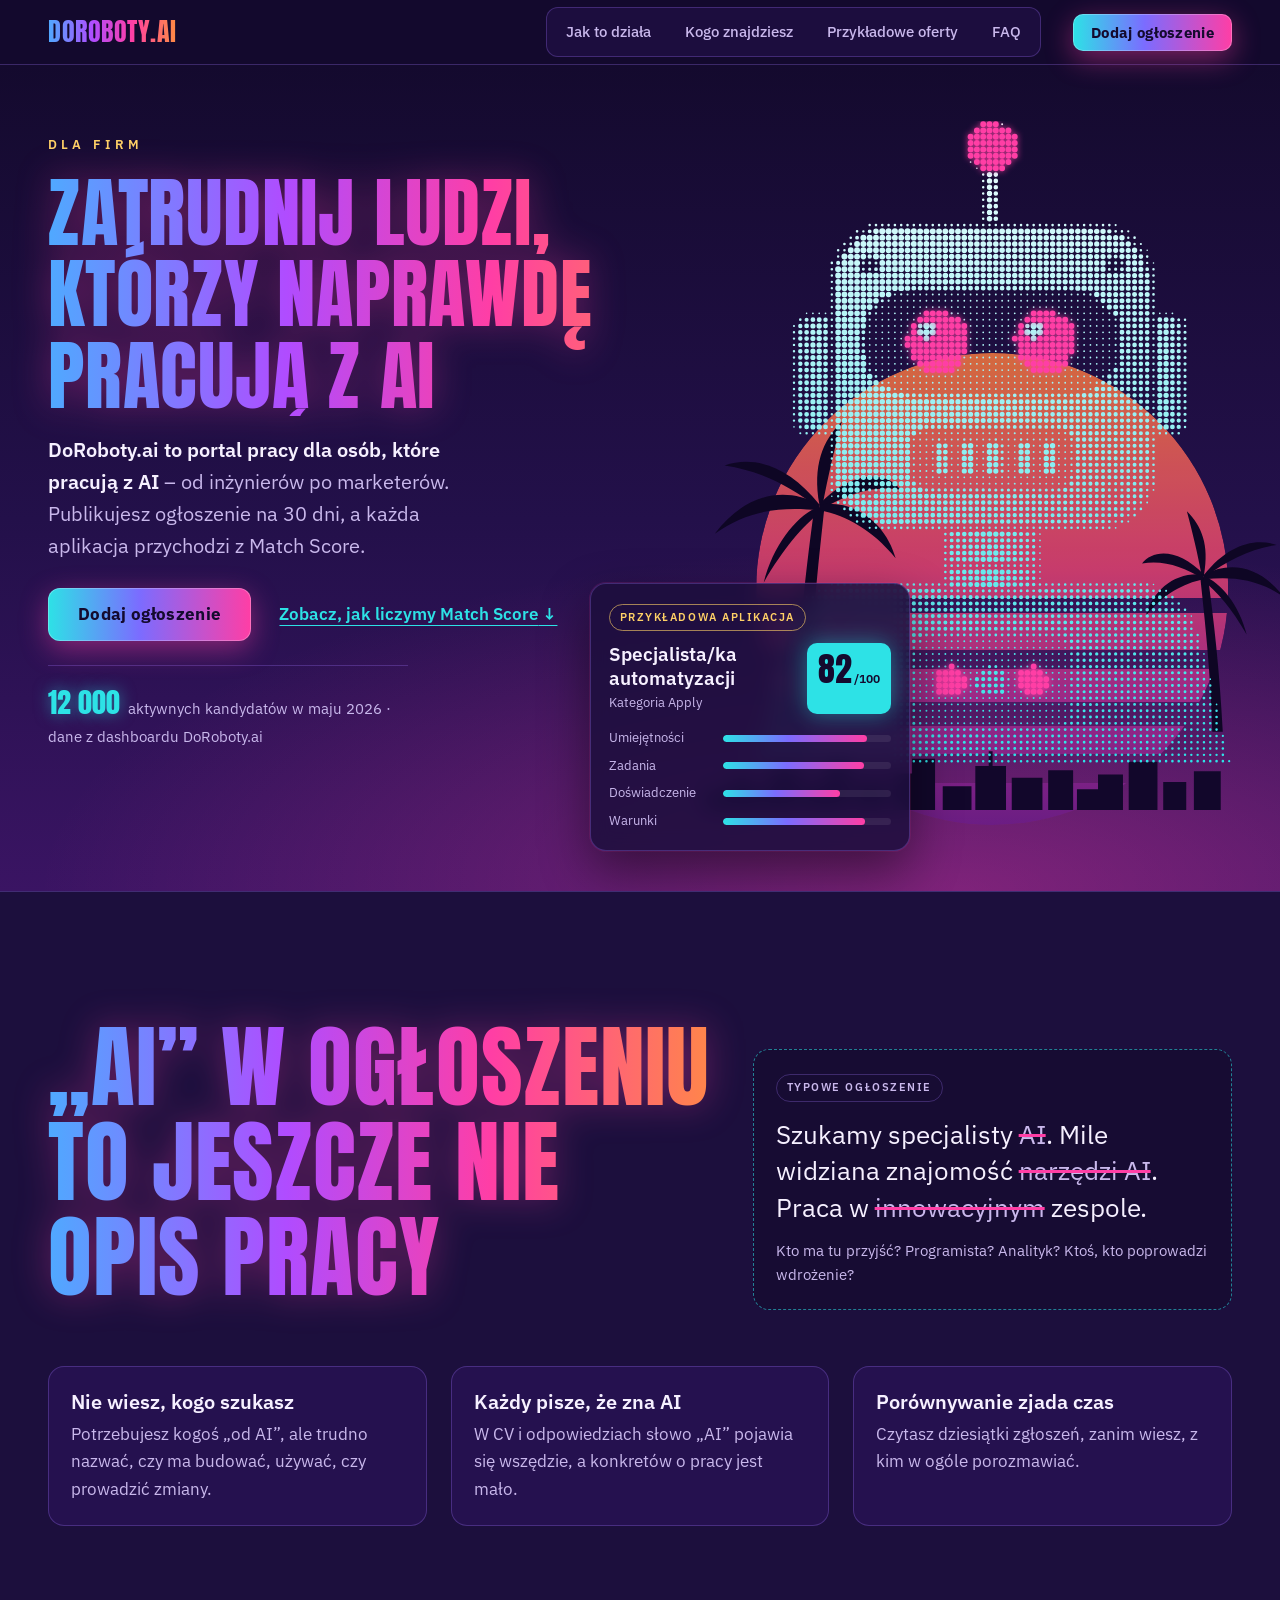
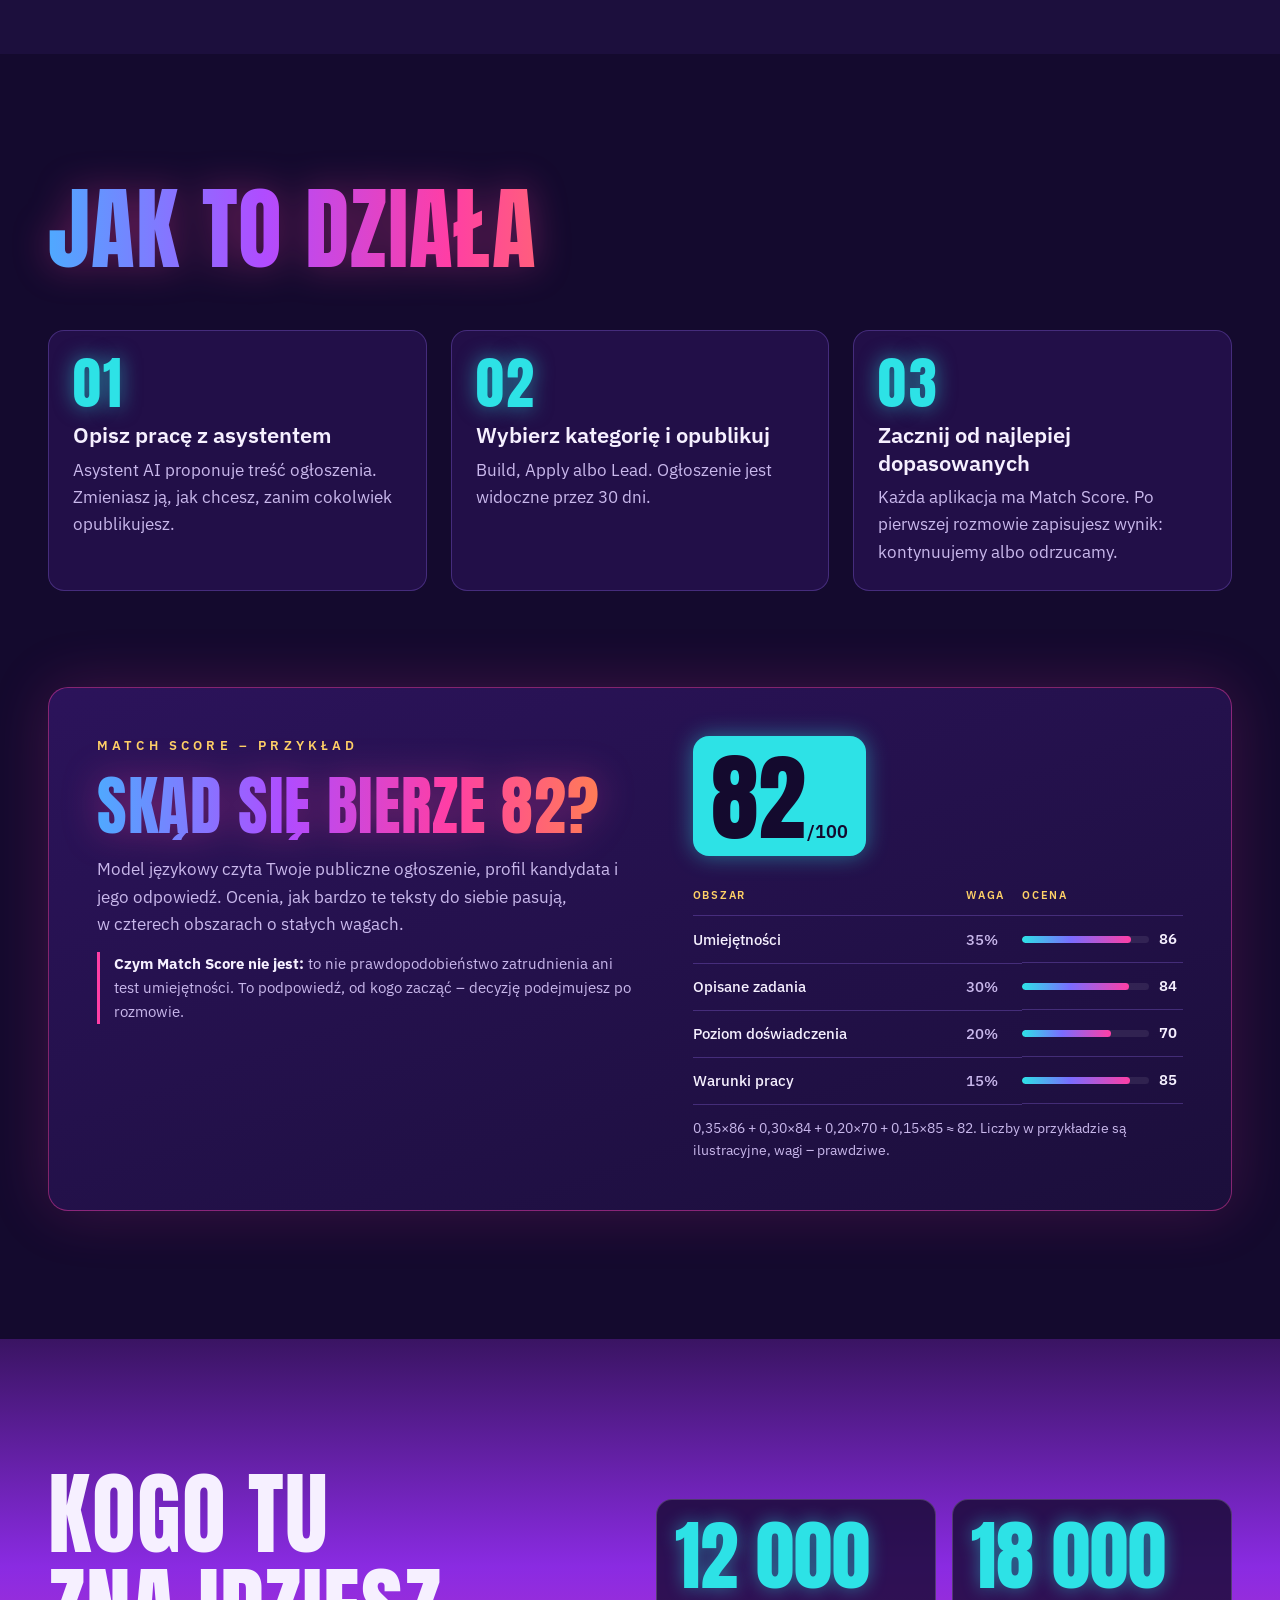
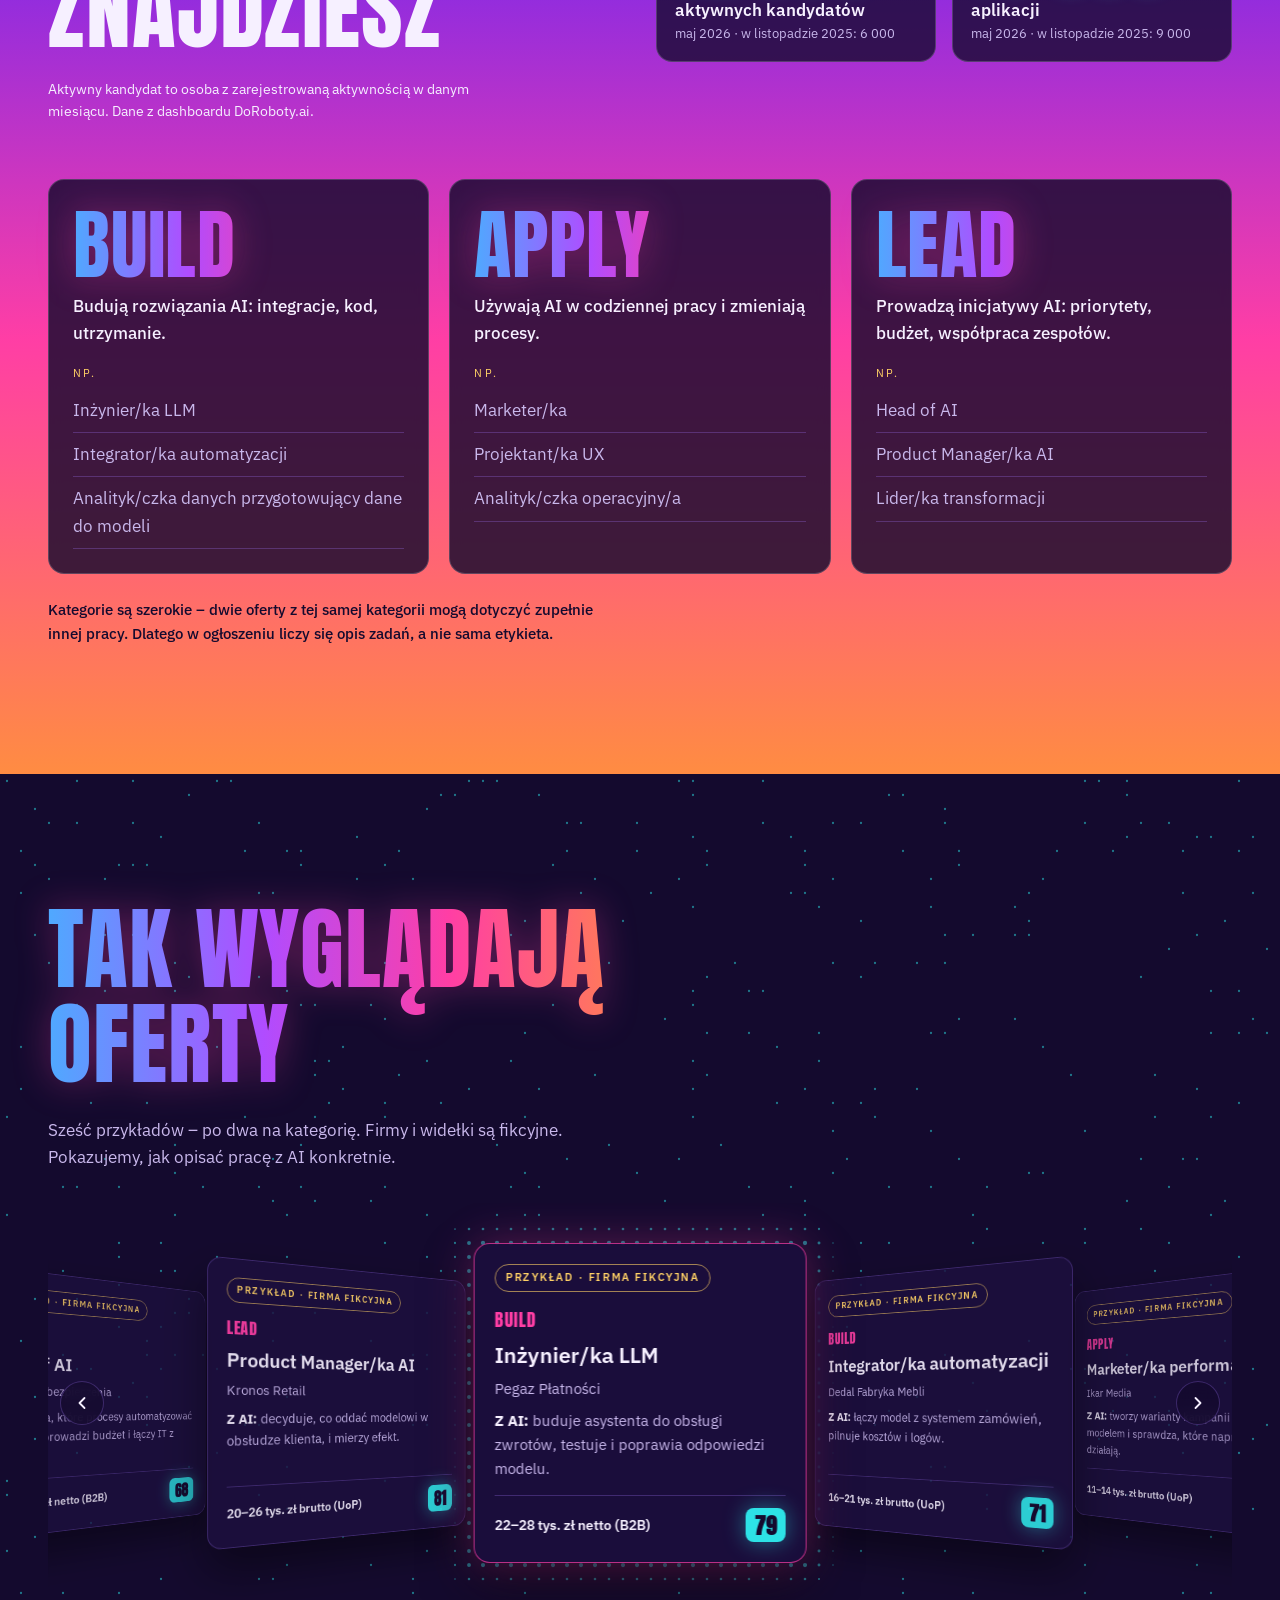
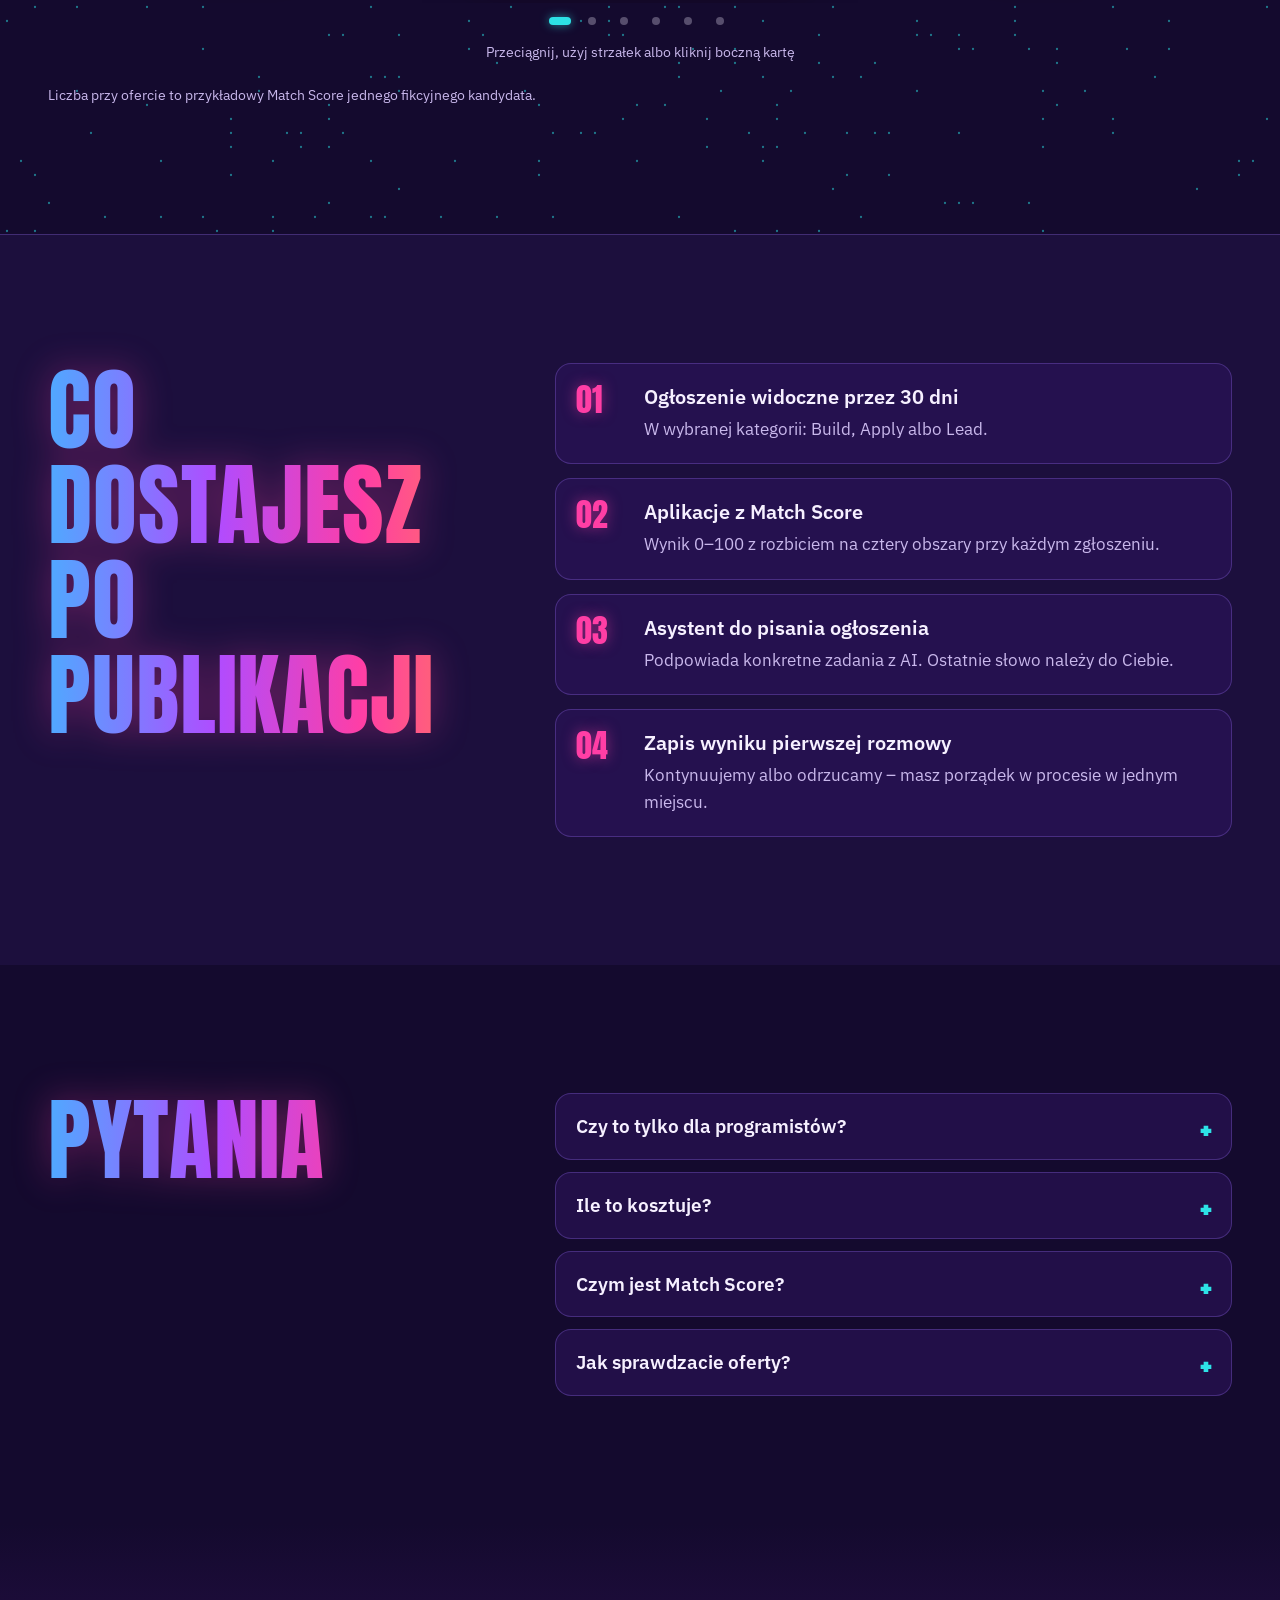
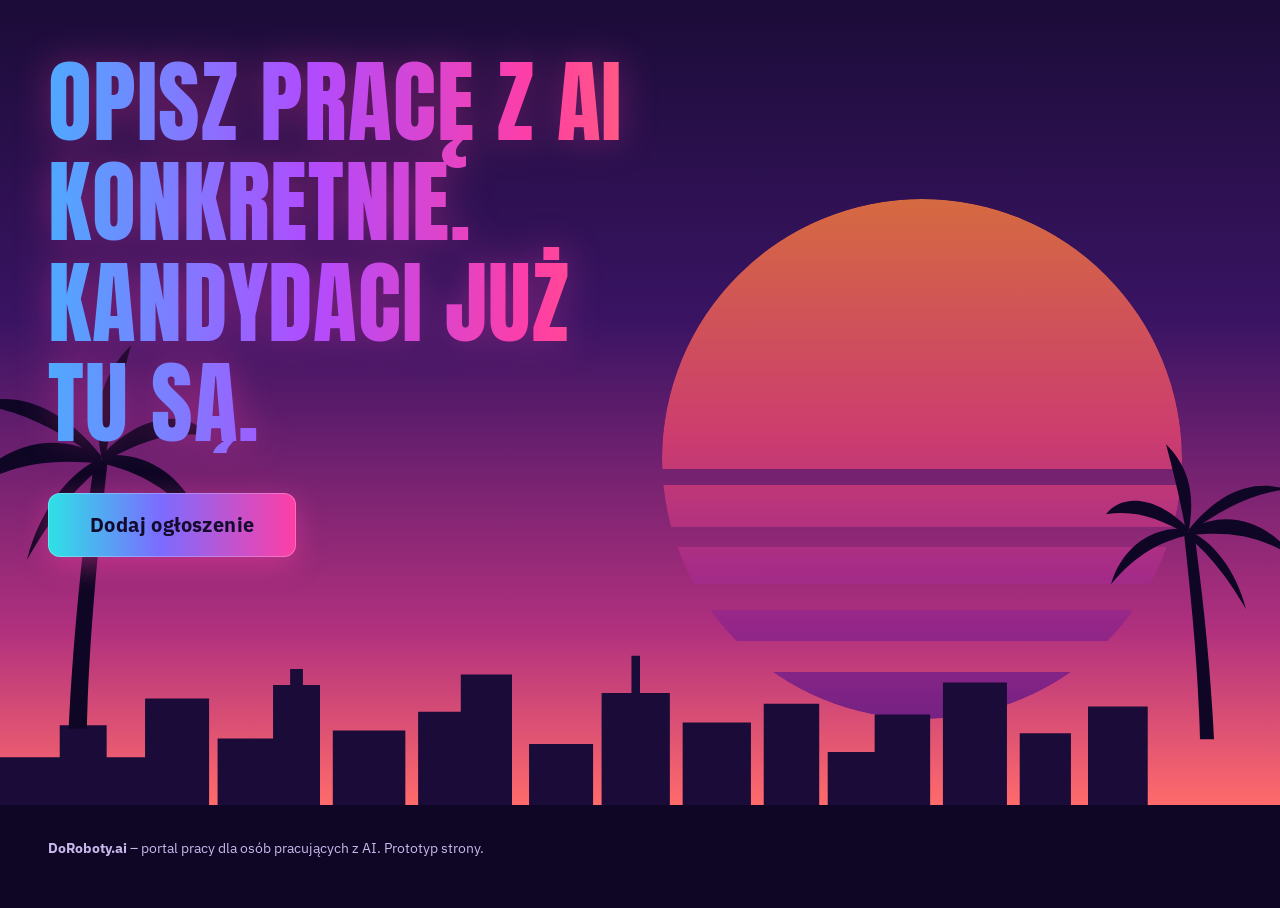
==== commit 0dc5c2be: "Karuzela ofert 3D (port Coverflow Carousel z 21st.dev) - sześć przykładowych ofert w karuzeli z pers" ====
--- a/index.html
+++ b/index.html
@@ -10,7 +10,7 @@
   <link href="https://fonts.googleapis.com/css2?family=Anton&family=IBM+Plex+Sans:wght@400;500;600;700&display=swap" rel="stylesheet">
   <meta name="theme-color" content="#140A2E">
   <link rel="icon" href="data:image/svg+xml,%3Csvg xmlns='http://www.w3.org/2000/svg' viewBox='0 0 32 32'%3E%3Crect width='32' height='32' fill='%23140A2E'/%3E%3Ccircle cx='16' cy='16' r='9' fill='%23FF3EA5'/%3E%3C/svg%3E">
-  <link rel="stylesheet" href="styles.css?v=4">
+  <link rel="stylesheet" href="styles.css?v=7">
   <link rel="preload" href="assets/hero-source.png?v=robot2" as="image">
 </head>
 <body>
@@ -311,6 +311,6 @@
 
   <div class="toast" role="status" aria-live="polite" data-toast></div>
 
-  <script src="main.js?v=3" defer></script>
+  <script src="main.js?v=5" defer></script>
 </body>
 </html>
--- a/styles.css
+++ b/styles.css
@@ -303,6 +303,51 @@
 @media (min-width: 640px) { .offer-grid { grid-template-columns: repeat(2, 1fr); } }
 @media (min-width: 1040px) { .offer-grid { grid-template-columns: repeat(3, 1fr); gap: 24px; } }
 
+/* karuzela ofert – port Coverflow Carousel (21st.dev); bez JS działa siatka powyżej */
+.cf { --cf-card: clamp(270px, 26vw, 340px); margin-top: 32px; }
+@media (max-width: 767px) { .cf { --cf-card: min(76vw, 320px); } }
+.cf-rel { position: relative; }
+.cf-frame {
+  overflow: hidden; padding: 40px 0; cursor: grab; outline: none; border-radius: 20px;
+  -webkit-user-select: none; user-select: none;
+}
+.cf-frame:active { cursor: grabbing; }
+.cf-frame:focus-visible { outline: 3px solid var(--cyan); outline-offset: 2px; }
+.offer-grid.cf-stage { display: block; position: relative; margin: 0; transform-style: preserve-3d; pointer-events: none; }
+.cf-stage .cf-card { pointer-events: auto; } /* karty cofnięte w głąb są „za” płaszczyzną sceny */
+.cf-card {
+  position: absolute; left: 50%; top: 0; width: var(--cf-card); will-change: transform, opacity;
+  box-shadow: 0 24px 50px rgba(0, 0, 0, .5);
+}
+.cf-card.is-active { border-color: rgba(255, 62, 165, .7); box-shadow: 0 0 44px rgba(255, 62, 165, .3), 0 24px 50px rgba(0, 0, 0, .5); }
+.cf-nav {
+  position: absolute; top: 50%; z-index: 200; transform: translateY(-50%);
+  display: grid; place-items: center; width: 44px; height: 44px; border-radius: 50%; cursor: pointer;
+  color: var(--text); background: rgba(20, 10, 46, .78); border: 1px solid var(--glass-line); backdrop-filter: blur(8px);
+  transition: background .15s ease, border-color .15s ease;
+}
+.cf-nav:hover { background: rgba(46, 20, 96, .95); border-color: var(--cyan); }
+.cf-prev { left: 4px; }
+.cf-next { right: 4px; }
+@media (min-width: 768px) { .cf-prev { left: 12px; } .cf-next { right: 12px; } }
+/* telefon: strzałki pod kartą, po bokach kropek – nie zasłaniają treści oferty */
+@media (max-width: 767px) {
+  .cf-nav { top: auto; bottom: -52px; transform: none; }
+  .cf-prev { left: 0; }
+  .cf-next { right: 0; }
+  .cf-pager { min-height: 44px; align-items: center; margin-top: 8px; }
+}
+.cf-pager { display: flex; justify-content: center; gap: 4px; margin-top: 4px; }
+.cf-pager button {
+  width: 28px; height: 28px; padding: 0; border: 0; background: none; cursor: pointer; display: grid; place-items: center;
+}
+.cf-pager button::before {
+  content: ""; width: 8px; height: 8px; border-radius: 99px; background: var(--text); opacity: .3;
+  transition: width .2s ease, opacity .2s ease, background .2s ease;
+}
+.cf-pager button[aria-current="true"]::before { width: 22px; opacity: 1; background: var(--cyan); box-shadow: 0 0 10px rgba(45, 226, 230, .6); }
+.cf-hint { text-align: center; margin-top: 6px; }
+
 /* ---------- 6. co dostajesz ---------- */
 .get { background: var(--night-2); padding: var(--sec) 0; border-top: 1px solid var(--glass-line); }
 .get-grid { display: grid; gap: 40px; }
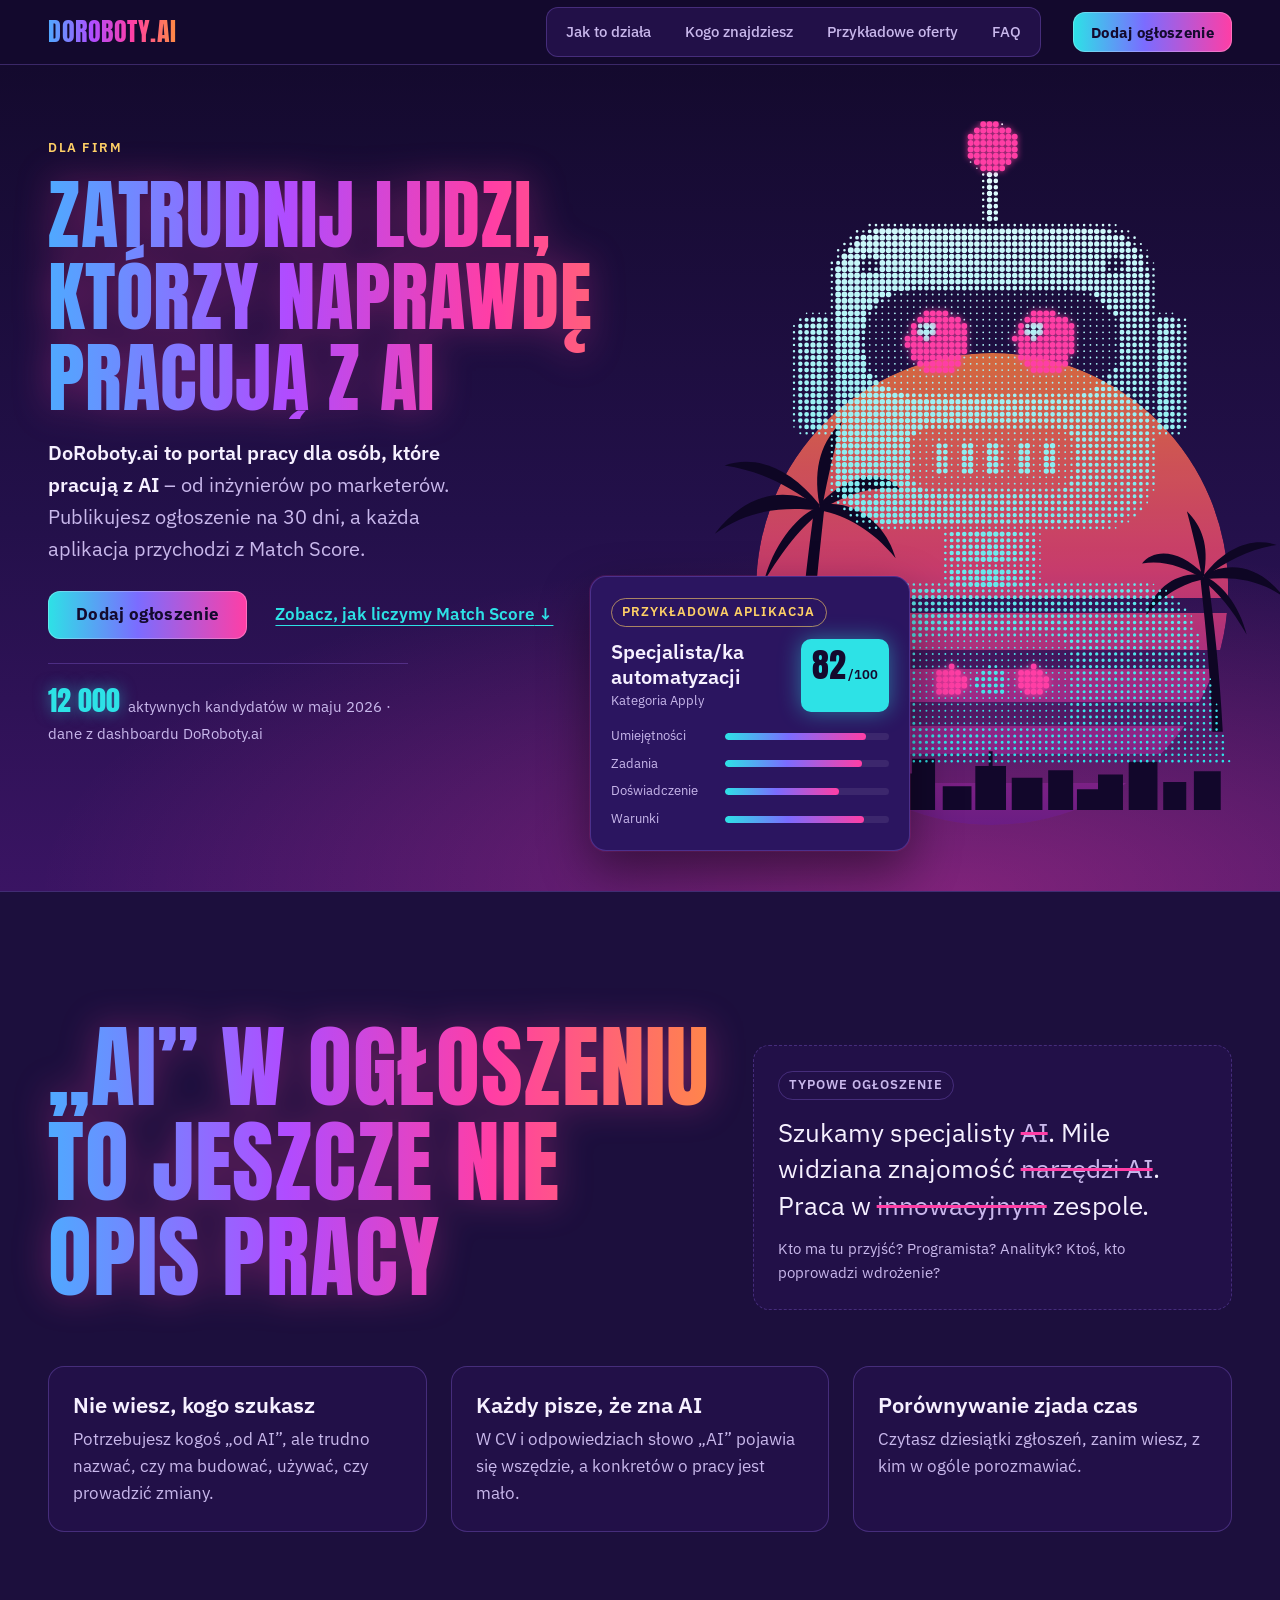
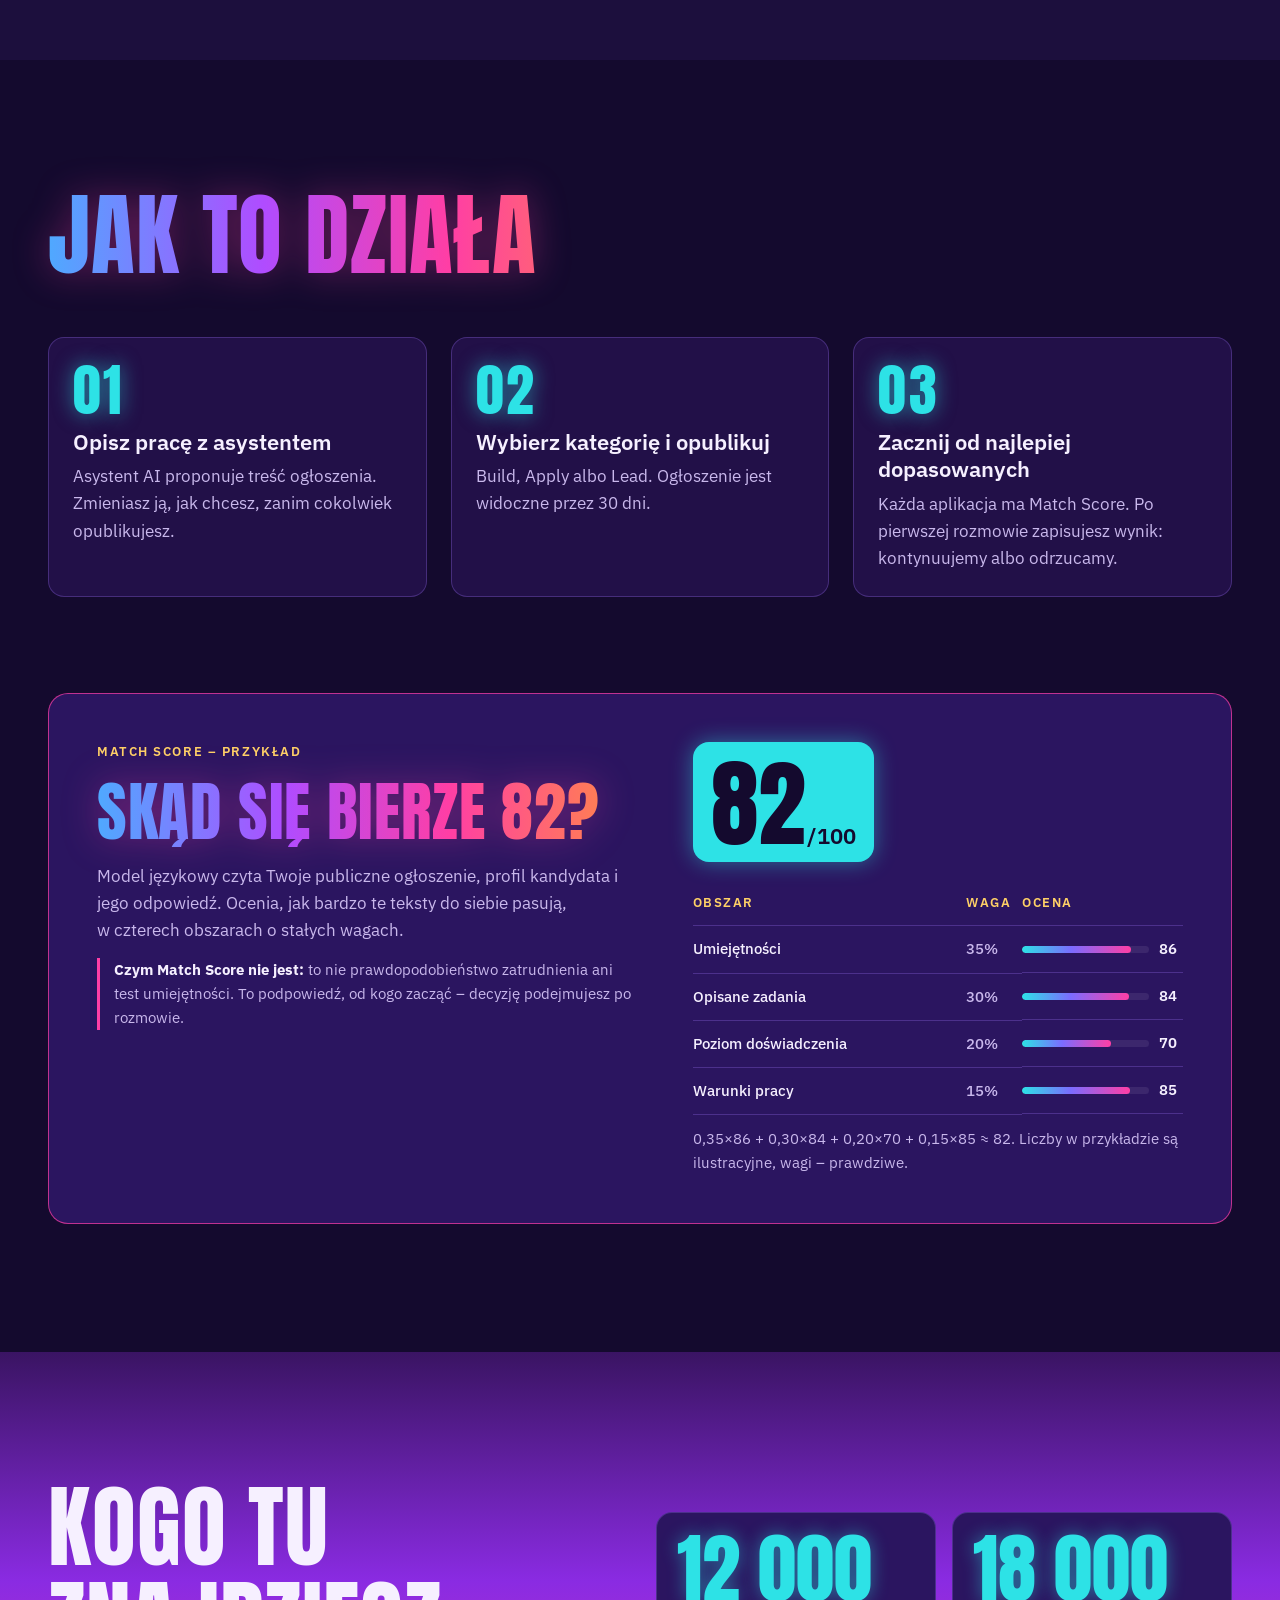
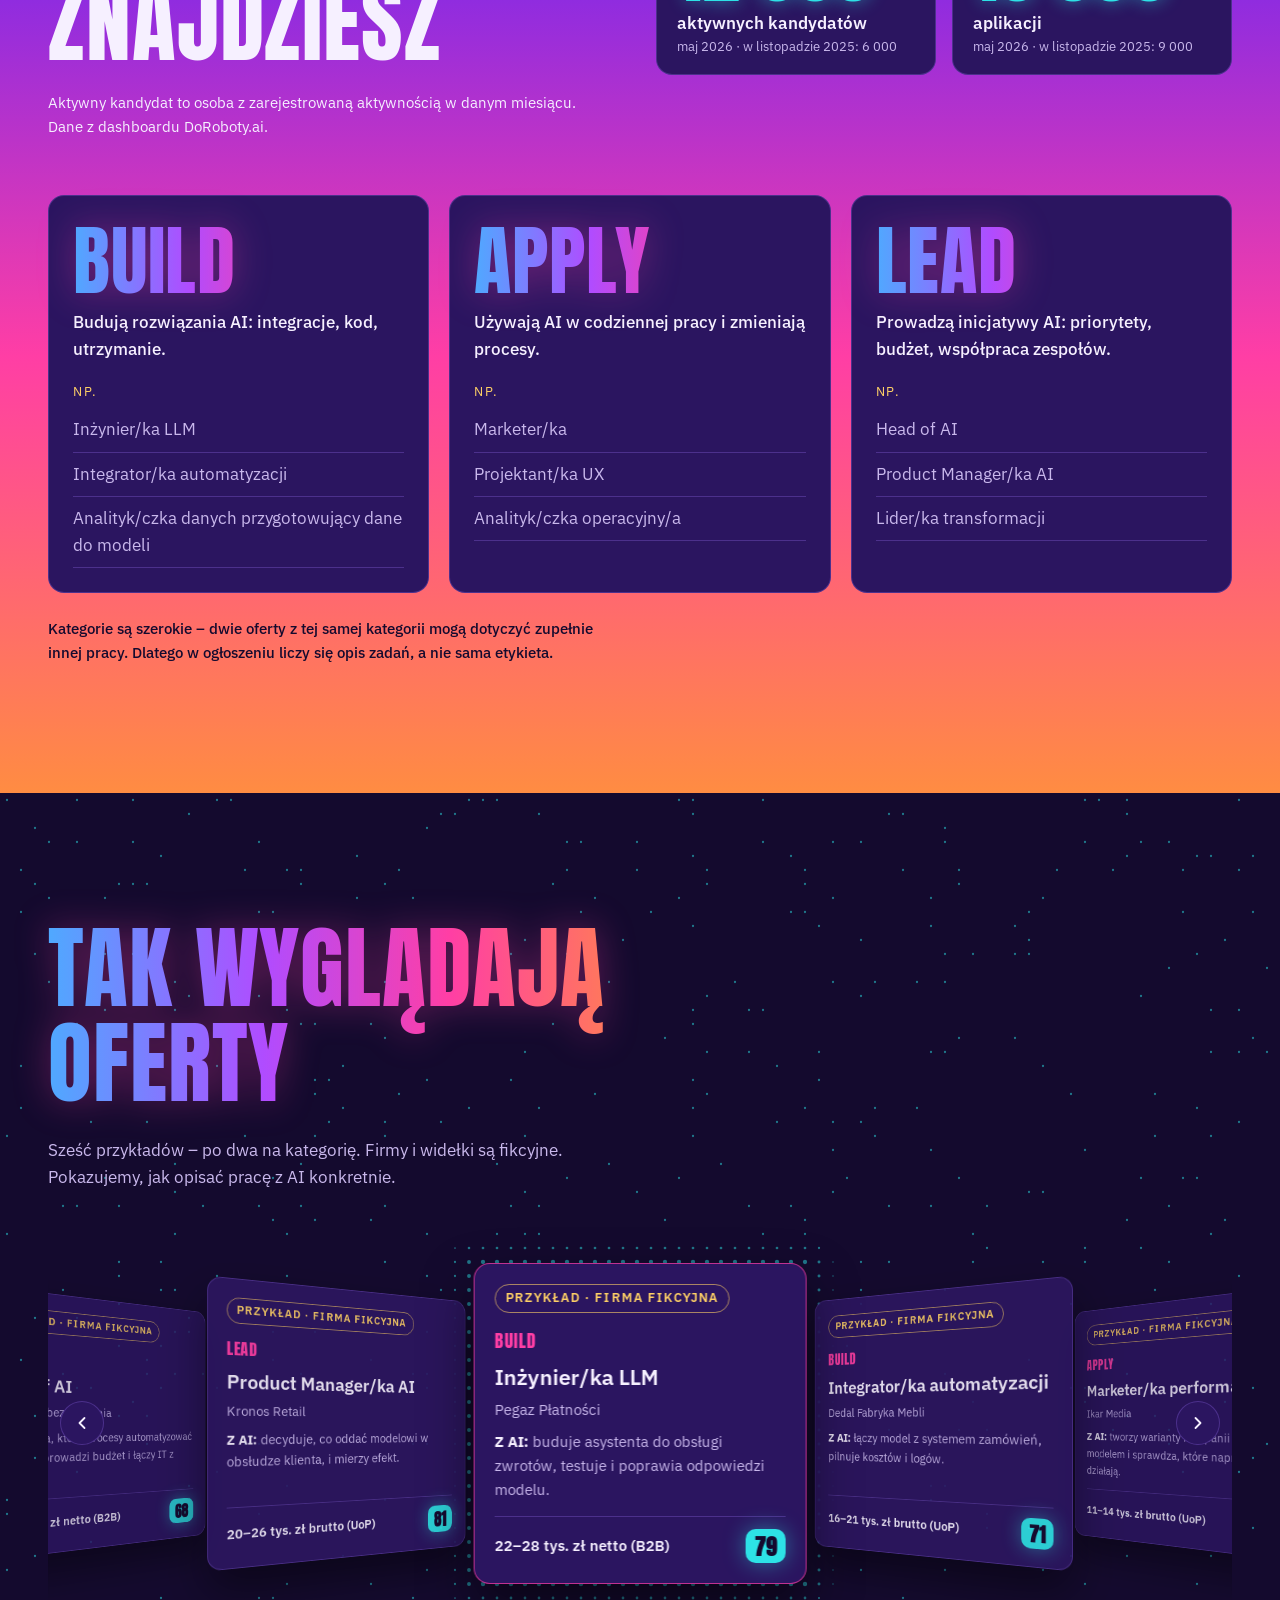
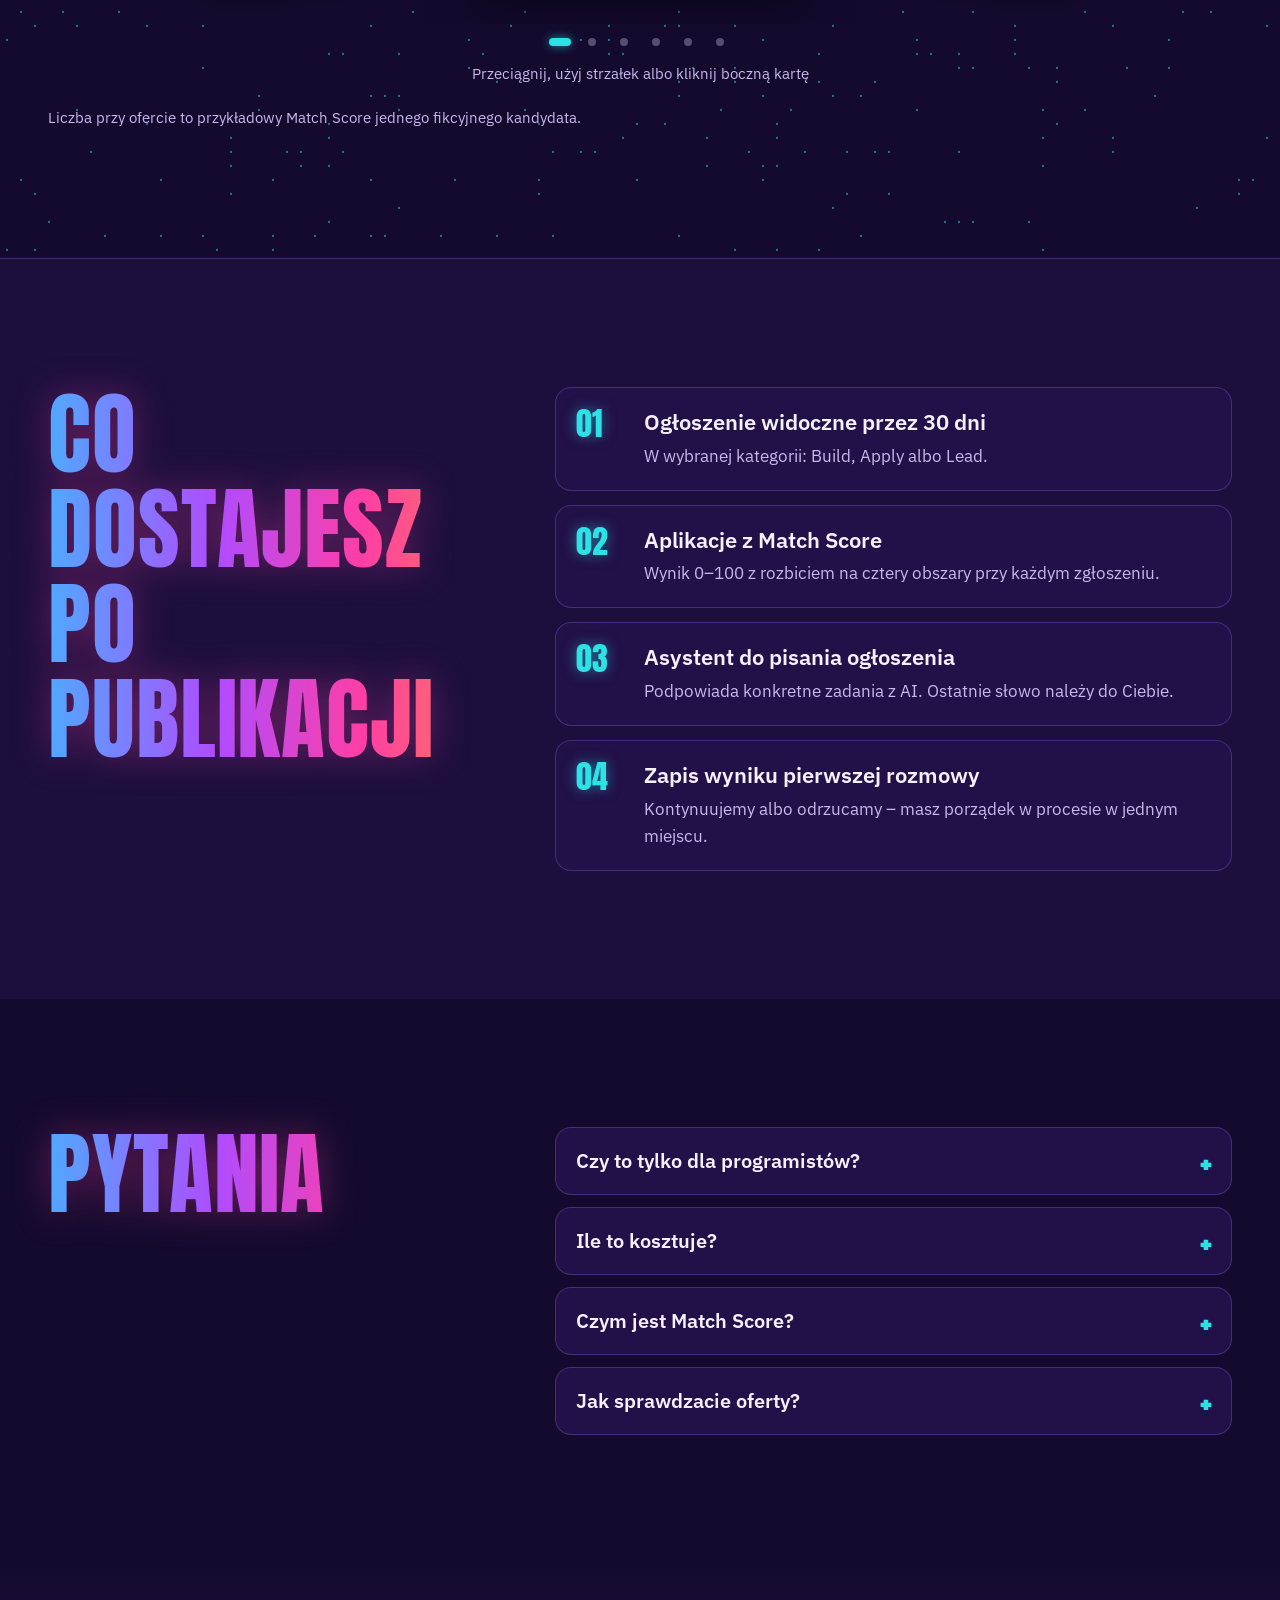
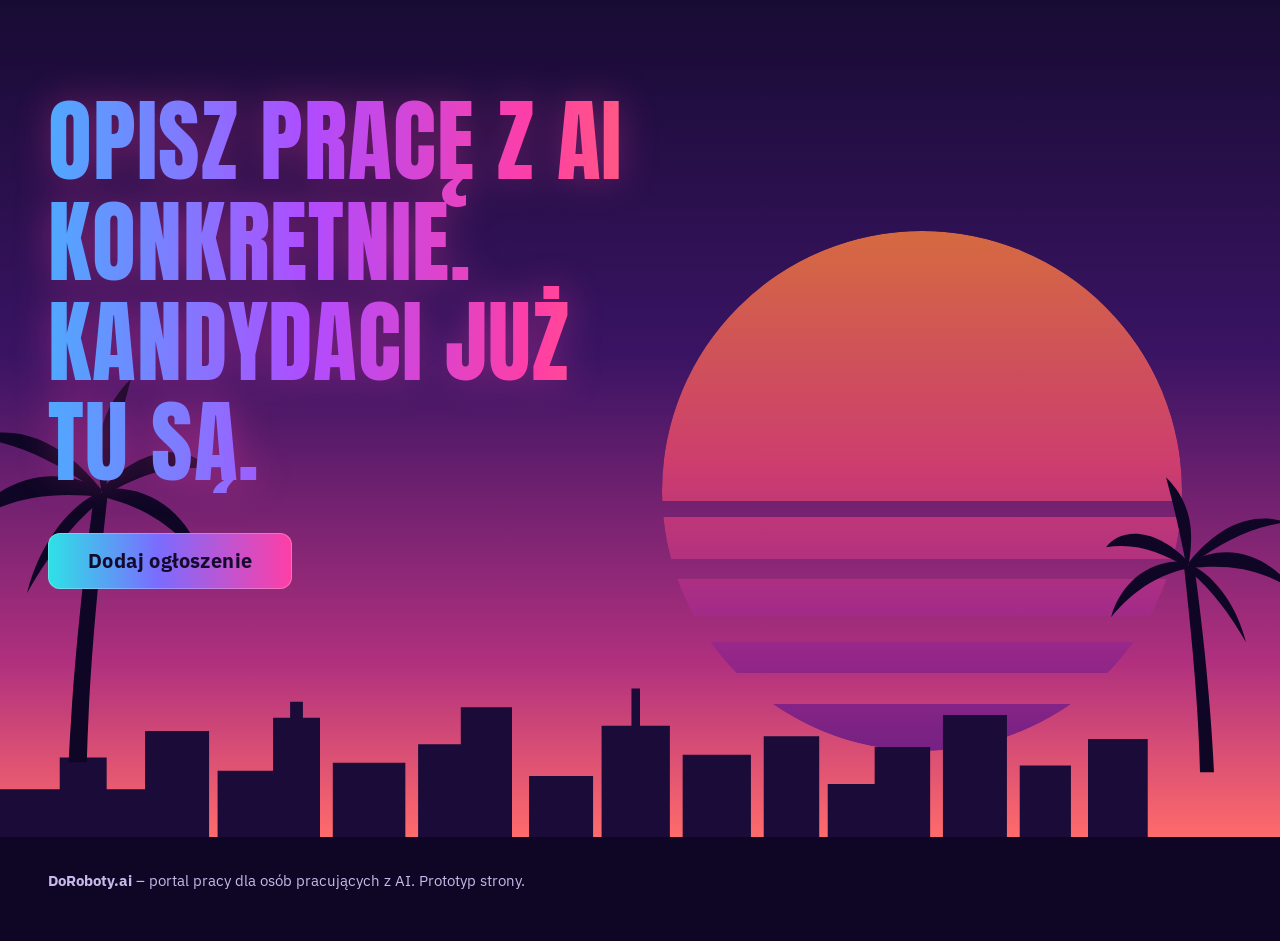
==== commit d782ffd0: "Design system „Neon na solidnym” i ekrany aplikacji demo - tokens.css i components.css: tokeny i wsp" ====
--- a/index.html
+++ b/index.html
@@ -10,7 +10,9 @@
   <link href="https://fonts.googleapis.com/css2?family=Anton&family=IBM+Plex+Sans:wght@400;500;600;700&display=swap" rel="stylesheet">
   <meta name="theme-color" content="#140A2E">
   <link rel="icon" href="data:image/svg+xml,%3Csvg xmlns='http://www.w3.org/2000/svg' viewBox='0 0 32 32'%3E%3Crect width='32' height='32' fill='%23140A2E'/%3E%3Ccircle cx='16' cy='16' r='9' fill='%23FF3EA5'/%3E%3C/svg%3E">
-  <link rel="stylesheet" href="styles.css?v=7">
+  <link rel="stylesheet" href="tokens.css?v=2">
+  <link rel="stylesheet" href="components.css?v=1">
+  <link rel="stylesheet" href="styles.css?v=10">
   <link rel="preload" href="assets/hero-source.png?v=robot2" as="image">
 </head>
 <body>
--- a/tokens.css
+++ b/tokens.css
@@ -0,0 +1,76 @@
+/* DoRoboty.ai – tokeny (jedno źródło prawdy). Kierunek: „Neon na solidnym”. Zasady: .claude/skills/doroboty-landing-ui/SKILL.md */
+:root {
+  /* tła */
+  --night: #140A2E;
+  --night-2: #1C0F3D;
+  --purple: #2E1460;
+  /* solidne powierzchnie kart (bez przezroczystości) */
+  --surface: #221048;
+  --surface-strong: #2B1560;
+  /* linie 1px */
+  --line: rgba(160, 120, 255, 0.28);
+  --line-strong: rgba(160, 120, 255, 0.6);   /* linia przycisku drugorzędnego */
+  --line-accent: rgba(255, 62, 165, 0.7);
+  --line-fact: rgba(255, 209, 102, 0.6);
+  /* tekst */
+  --text: #F6F0FF;
+  --text-2: #C9B8EC;
+  --ink: #140A2E;               /* tekst na jasnych powierzchniach */
+  /* akcenty z rolą: róż = akcja/aktywne, turkus = wynik/dane, żółty = metadane */
+  --pink: #FF3EA5;
+  --cyan: #2DE2E6;
+  --sun: #FFD166;
+  --orange: #FF8C42;            /* tylko scena i koniec gradientu */
+  --glow-pink: rgba(255, 62, 165, 0.22);  /* poświata za nagłówkiem ekranu */
+  --btn-highlight: 0 0 0 1px rgba(255, 255, 255, 0.25) inset;
+  --glow-cyan: 0 0 22px rgba(45, 226, 230, 0.45);   /* poświata chipa wyniku */
+  --backdrop: rgba(8, 3, 20, 0.8);                  /* tło pod oknem modalnym */
+  --shadow-pop: 0 12px 32px rgba(0, 0, 0, 0.5);     /* komunikat, menu */
+  --danger: #FF6B6B;            /* błąd (propozycja do zatwierdzenia); z ikoną i tekstem */
+  /* gradienty */
+  --grad: linear-gradient(90deg, #4FA9FF 0%, #B04CFF 35%, #FF3EA5 65%, #FF8C42 100%);
+  --grad-btn: linear-gradient(90deg, #2DE2E6 0%, #7B6CFF 45%, #FF3EA5 100%);
+  --grad-sun: linear-gradient(180deg, #E8743F 0%, #D9416F 45%, #A12A8C 75%, #6B1D86 100%);
+  /* scena (hero, pas „Kogo znajdziesz”, finał) */
+  --sky-mid: #23104A;
+  --sky-top: #3A1463;
+  --violet: #8A2BE2;
+  --magenta-deep: #B0307E;
+  --coral: #FF6B6B;
+  --silhouette: #12072B;
+  --silhouette-2: #1A0B38;
+  --silhouette-deep: #0E0624;
+
+  /* typografia */
+  --f-display: "Anton", "Impact", "Arial Narrow", sans-serif;
+  --f-text: "IBM Plex Sans", system-ui, -apple-system, "Segoe UI", sans-serif;
+  --fs-caption: 13px;
+  --fs-small: 15px;
+  --fs-body: 17px;
+  --fs-h3: 22px;
+  --fs-h2: 28px;
+  --fs-lead: 20px;
+  --fs-score-sm: 22px;
+  --fs-score: 34px;
+  --fs-score-lg: 96px;
+  --fs-stat-lg: 56px;
+  --fs-h1: clamp(36px, 5vw, 56px);
+  --fs-title: clamp(28px, 3.6vw, 40px);  /* tytuł oferty na ekranie szczegółów (Plex 600) */
+
+  /* geometria */
+  --r-sm: 10px;                 /* pola, małe elementy, chip wyniku */
+  --r-btn: 12px;                /* przyciski */
+  --r: 16px;                    /* karty */
+  --r-lg: 20px;                 /* karta wyróżniona */
+  --r-pill: 99px;               /* tagi, pigułki */
+
+  /* odstępy: skala 4/8 */
+  --s-1: 4px; --s-2: 8px; --s-3: 12px; --s-4: 16px; --s-5: 24px; --s-6: 32px; --s-7: 48px; --s-8: 72px;
+
+  /* układ */
+  --gutter: 16px;
+  --max: 1280px;
+  --sec: clamp(72px, 10vw, 140px);
+}
+@media (min-width: 768px) { :root { --gutter: 32px; } }
+@media (min-width: 1200px) { :root { --gutter: 48px; } }
--- a/components.css
+++ b/components.css
@@ -0,0 +1,227 @@
+/* DoRoboty.ai – komponenty wspólne dla landingu i ekranów aplikacji. Tylko tokeny z tokens.css. Zasady: .claude/skills/doroboty-landing-ui/SKILL.md */
+
+/* ---------- typografia aplikacji: Anton tylko H1 i liczby; tytuły to IBM Plex Sans 600 ---------- */
+.h1 { font-family: var(--f-display); font-weight: 400; text-transform: uppercase; font-size: var(--fs-h1); line-height: 1.1; letter-spacing: .01em; color: var(--text); }
+.h2 { font-size: var(--fs-h2); font-weight: 600; line-height: 1.2; color: var(--text); }
+.h3 { font-size: var(--fs-h3); font-weight: 600; line-height: 1.25; color: var(--text); }
+.lead { font-size: var(--fs-lead); color: var(--text-2); }
+.eyebrow { font-size: var(--fs-caption); font-weight: 600; letter-spacing: .12em; text-transform: uppercase; color: var(--sun); margin-bottom: var(--s-4); }
+.small { font-size: var(--fs-small); color: var(--text-2); }
+
+/* ---------- karty: 2 powierzchnie, linia 1px, bez poświaty ---------- */
+.card { background: var(--surface); border: 1px solid var(--line); border-radius: var(--r); padding: var(--s-5); }
+.card-strong { background: var(--surface-strong); }
+.card-accent { border-color: var(--line-accent); }
+
+/* ---------- tag i pigułka ---------- */
+.tag {
+  display: inline-block; font-size: var(--fs-caption); font-weight: 600; letter-spacing: .08em; text-transform: uppercase;
+  color: var(--sun); border: 1px solid var(--line-fact); padding: 3px 10px; border-radius: var(--r-pill);
+}
+.tag-muted { color: var(--text-2); border-color: var(--line); }
+/* widełki: kwota, waluta, forma i okres razem; to fakt, nie akcja */
+.salary {
+  display: inline-flex; align-items: baseline; gap: 6px; flex-wrap: wrap;
+  font-size: var(--fs-small); font-weight: 600; color: var(--text);
+  border: 1px solid var(--line-fact); border-radius: var(--r-pill); padding: 4px 12px;
+}
+
+/* ---------- przyciski: jedna rodzina, wysokości 40 / 48 / 56 ---------- */
+.btn {
+  appearance: none; border: 0; cursor: pointer; border-radius: var(--r-btn);
+  display: inline-flex; align-items: center; justify-content: center; gap: 8px;
+  font: 700 var(--fs-body)/1 var(--f-text); min-height: 48px; padding: 0 28px; letter-spacing: .02em;
+  text-decoration: none; transition: transform .15s ease, filter .15s ease, border-color .15s ease;
+}
+.btn-sm { min-height: 40px; padding: 0 18px; font-size: var(--fs-small); }
+.btn-lg { min-height: 56px; padding: 0 40px; font-size: var(--fs-lead); }
+.btn:disabled, .btn[aria-disabled="true"] { opacity: .45; cursor: not-allowed; transform: none; filter: none; }
+
+/* główna akcja widoku: gradient, bez zewnętrznej poświaty */
+.btn-primary { background: var(--grad-btn); color: var(--ink); box-shadow: var(--btn-highlight); }
+.btn-primary:hover:not(:disabled) { transform: translateY(-1px); filter: brightness(1.08); }
+.btn-primary:active:not(:disabled) { transform: translateY(1px); }
+
+/* akcja drugorzędna: linia zamiast wypełnienia */
+.btn-secondary { background: transparent; color: var(--text); box-shadow: 0 0 0 1px var(--line-strong) inset; }
+.btn-secondary:hover:not(:disabled) { box-shadow: 0 0 0 1px var(--line-accent) inset; }
+.btn-secondary[aria-pressed="true"] { background: var(--surface-strong); box-shadow: 0 0 0 1px var(--line-accent) inset; }
+
+/* akcja w wierszu listy */
+.btn-ghost { background: transparent; color: var(--text); min-height: 40px; padding: 0 12px; }
+.btn-ghost::after { content: "→"; }
+.btn-ghost:hover:not(:disabled) { color: var(--cyan); }
+
+.link-arrow { font-weight: 600; color: var(--cyan); text-underline-offset: 5px; }
+.link-arrow::after { content: " ↓"; }
+
+/* ---------- chip wyniku (Match Score): turkus = dane ---------- */
+.score {
+  flex: none; display: inline-flex; align-items: baseline; gap: 2px;
+  background: var(--cyan); color: var(--ink); border-radius: var(--r-sm);
+  font-family: var(--f-display); font-size: var(--fs-score); line-height: 1; padding: 9px 11px 7px;
+  box-shadow: var(--glow-cyan);
+}
+.score small { font-family: var(--f-text); font-size: var(--fs-caption); font-weight: 600; }
+.score-lg { font-size: var(--fs-score-lg); padding: 14px 18px 10px; border-radius: var(--r); }
+.score-lg small { font-size: var(--fs-h3); }
+.score-sm { font-size: var(--fs-score-sm); padding: 7px 9px 5px; }
+
+/* ---------- pole formularza ---------- */
+.field { display: grid; gap: 6px; }
+.field > label, .field-label { font-size: var(--fs-small); font-weight: 600; color: var(--text); }
+.field input, .field select, .field textarea {
+  font: 400 var(--fs-body)/1.4 var(--f-text); color: var(--text); background: var(--night);
+  border: 1px solid var(--line); border-radius: var(--r-sm); padding: 12px 14px; min-height: 48px; width: 100%;
+}
+.field input::placeholder, .field textarea::placeholder { color: var(--text-2); opacity: .8; }
+.field input:hover, .field select:hover, .field textarea:hover { border-color: var(--line-accent); }
+.field [aria-invalid="true"] { border-color: var(--danger); }
+.field-hint { font-size: var(--fs-caption); color: var(--text-2); }
+.field-error { font-size: var(--fs-small); color: var(--danger); }
+.field-error::before { content: "⚠ "; }
+
+/* ---------- komunikat: nie może wyglądać jak przycisk ---------- */
+.toast {
+  position: fixed; left: 50%; bottom: 28px; transform: translate(-50%, 24px) scale(.96);
+  display: flex; align-items: center; gap: 12px;
+  background: var(--surface-strong); color: var(--text); padding: 16px 24px; font-weight: 600; font-size: var(--fs-body);
+  border: 1px solid var(--line-accent); border-radius: var(--r-btn); box-shadow: var(--shadow-pop);
+  max-width: calc(100% - 32px); width: max-content;
+  opacity: 0; pointer-events: none; transition: opacity .2s ease, transform .2s ease; z-index: 200;
+}
+.toast::before { content: "⚠"; font-size: var(--fs-lead); line-height: 1; color: var(--sun); }
+.toast.is-visible { opacity: 1; transform: translate(-50%, 0) scale(1); }
+
+/* ====================== komponenty ekranów aplikacji ====================== */
+
+/* ---------- baner demo i nagłówek aplikacji ---------- */
+.demo-banner { background: var(--surface); border-bottom: 1px solid var(--line); color: var(--sun); font-size: var(--fs-caption); font-weight: 600; text-align: center; padding: var(--s-2) var(--gutter); }
+.app-header { position: sticky; top: 0; z-index: 50; background: var(--night); border-bottom: 1px solid var(--line); }
+.app-header-inner { display: flex; align-items: center; flex-wrap: wrap; gap: var(--s-2) var(--s-5); min-height: 64px; padding-top: var(--s-2); padding-bottom: var(--s-2); }
+.app-logo {
+  font-family: var(--f-display); font-size: var(--fs-h2); line-height: 1.2; text-decoration: none; text-transform: uppercase; letter-spacing: .02em;
+  background: var(--grad); -webkit-background-clip: text; background-clip: text; -webkit-text-fill-color: transparent; color: var(--pink);
+}
+.app-nav { display: flex; gap: var(--s-1); margin-left: auto; }
+@media (max-width: 640px) { .app-header-inner > .btn { margin-left: auto; } .app-nav { margin-left: 0; order: 3; width: 100%; } }
+.app-nav a { color: var(--text-2); text-decoration: none; font-size: var(--fs-small); font-weight: 500; padding: var(--s-2) var(--s-3); border-radius: var(--r-sm); border: 1px solid transparent; }
+.app-nav a:hover { color: var(--text); }
+.app-nav a[aria-current="page"] { color: var(--text); background: var(--surface-strong); border-color: var(--line-accent); }
+
+/* ---------- segment (filtr jednokrotnego wyboru z przycisków) ---------- */
+.segment { display: inline-flex; flex-wrap: wrap; gap: var(--s-1); padding: var(--s-1); border: 1px solid var(--line); border-radius: var(--r-btn); background: var(--surface); }
+.segment button {
+  appearance: none; cursor: pointer; display: inline-flex; align-items: center; gap: var(--s-2);
+  border: 1px solid transparent; background: transparent; color: var(--text-2);
+  font: 600 var(--fs-small)/1 var(--f-text); min-height: 40px; padding: 0 var(--s-4); border-radius: var(--r-sm);
+}
+.segment button:hover { color: var(--text); }
+.segment button[aria-pressed="true"] { background: var(--surface-strong); border-color: var(--line-accent); color: var(--text); }
+.segment .count { font-size: var(--fs-caption); font-weight: 400; color: var(--text-2); }
+
+/* ---------- wiersz oferty z kolumną faktów ---------- */
+.job-row { display: grid; grid-template-columns: minmax(0, 1fr) 264px; background: var(--surface); border: 1px solid var(--line); border-radius: var(--r); transition: border-color .15s ease; }
+.job-row:hover, .job-row:focus-within { border-color: var(--line-accent); }
+.job-main { padding: var(--s-5); }
+/* nazwa firmy: zawsze pełna, w osobnej linii nad tytułem; bez inicjałów i skrótów */
+.job-company { font-size: var(--fs-body); font-weight: 600; line-height: 1.3; color: var(--sun); margin-bottom: var(--s-1); overflow-wrap: anywhere; }
+.job-title { overflow-wrap: anywhere; }
+.job-title a { color: var(--text); text-decoration: none; }
+.job-title a:hover { text-decoration: underline; text-underline-offset: 4px; }
+.job-facts { display: grid; gap: var(--s-3); align-content: start; justify-items: start; padding: var(--s-5); border-left: 1px solid var(--line); }
+.job-facts .btn-ghost { padding-left: 0; }
+.job-facts .meter { justify-self: stretch; }
+.job-score { display: inline-flex; align-items: center; gap: var(--s-2); }
+.meta { display: flex; flex-wrap: wrap; align-items: center; gap: var(--s-1) var(--s-4); font-size: var(--fs-small); color: var(--text-2); margin-top: var(--s-2); }
+.skills { display: flex; flex-wrap: wrap; gap: var(--s-2); margin-top: var(--s-3); }
+.skills li { font-size: var(--fs-caption); color: var(--text); border: 1px solid var(--line); border-radius: var(--r-pill); padding: var(--s-1) var(--s-3); }
+.salary { white-space: nowrap; }
+.salary-wrap { display: inline-grid; gap: var(--s-1); justify-items: start; }
+.salary-note { font-size: var(--fs-caption); color: var(--text-2); }
+@media (max-width: 760px) {
+  .job-row { grid-template-columns: minmax(0, 1fr); }
+  .job-main { padding: var(--s-4); }
+  .job-facts { border-left: 0; border-top: 1px solid var(--line); padding: var(--s-4); grid-auto-flow: row; }
+}
+
+/* ---------- panel faktów i lista faktów ---------- */
+.facts { display: grid; gap: var(--s-4); }
+.facts .btn { width: 100%; }
+.facts-list > div { display: flex; justify-content: space-between; gap: var(--s-4); padding: var(--s-3) 0; border-bottom: 1px solid var(--line); font-size: var(--fs-small); }
+.facts-list dt { color: var(--text-2); }
+.facts-list dd { font-weight: 600; text-align: right; }
+
+/* ---------- miernik (dane = turkus) ---------- */
+.meter { display: block; height: 8px; min-width: 60px; background: var(--night); border-radius: var(--r-pill); overflow: hidden; }
+.meter::after { content: ""; display: block; height: 100%; width: calc(var(--v) * 1%); background: var(--cyan); border-radius: var(--r-pill); }
+.breakdown-list li { display: grid; grid-template-columns: minmax(0, 1fr) 48px minmax(72px, 180px) 32px; gap: var(--s-3); align-items: center; padding: var(--s-3) 0; border-bottom: 1px solid var(--line); font-size: var(--fs-small); }
+.breakdown-list .w { color: var(--text-2); }
+.breakdown-list .n { font-weight: 600; text-align: right; }
+
+/* ---------- status ---------- */
+.status { display: inline-flex; align-items: center; gap: var(--s-2); font-size: var(--fs-caption); font-weight: 600; color: var(--text); white-space: nowrap; }
+.status::before { content: ""; width: 8px; height: 8px; border-radius: var(--r-pill); background: var(--text-2); }
+.status-active::before { background: var(--cyan); }
+.status-new::before { background: var(--pink); }
+
+/* ---------- tabela ---------- */
+.table-wrap { overflow-x: auto; background: var(--surface); border: 1px solid var(--line); border-radius: var(--r); }
+.table { width: 100%; min-width: 600px; border-collapse: collapse; font-size: var(--fs-small); }
+.table th, .table td { text-align: left; padding: var(--s-3) var(--s-4); border-bottom: 1px solid var(--line); vertical-align: middle; }
+.table thead th { font-size: var(--fs-caption); font-weight: 600; text-transform: uppercase; letter-spacing: .12em; color: var(--sun); }
+.table tbody th { font-weight: 600; }
+.table tbody tr:last-child > * { border-bottom: 0; }
+
+/* ---------- liczba statystyki ---------- */
+.stat-num { font-family: var(--f-display); font-size: var(--fs-score); line-height: 1.1; color: var(--cyan); }
+.stat-num-lg { font-size: var(--fs-stat-lg); line-height: 1; }
+.job-apps { display: inline-flex; align-items: baseline; gap: var(--s-2); }
+.job-days { display: grid; gap: var(--s-1); max-width: 320px; margin-top: var(--s-4); }
+
+/* ---------- stan pusty ---------- */
+.empty { display: grid; gap: var(--s-4); justify-items: center; text-align: center; padding: var(--s-7) var(--s-5); }
+
+/* ---------- pole wyboru i wybór roli ---------- */
+.check { display: flex; align-items: center; gap: var(--s-3); font-size: var(--fs-small); min-height: 32px; cursor: pointer; }
+.check input { width: 18px; height: 18px; margin: 0; flex: none; accent-color: var(--pink); }
+.choice { position: relative; display: grid; gap: var(--s-1); cursor: pointer; }
+.choice input { position: absolute; opacity: 0; }
+.choice:hover { border-color: var(--line-accent); }
+.choice:has(input:checked) { background: var(--surface-strong); border-color: var(--line-accent); }
+.choice:has(input:focus-visible) { outline: 3px solid var(--cyan); outline-offset: 3px; }
+.choice:has(input:checked) .choice-mark::before { content: "✓ "; color: var(--cyan); }
+
+/* ---------- link powrotu ---------- */
+.back-link { display: inline-block; color: var(--text-2); text-decoration: none; font-size: var(--fs-small); margin-bottom: var(--s-4); }
+.back-link::before { content: "← "; }
+.back-link:hover { color: var(--text); }
+
+/* ---------- opis oferty: najważniejsze na wierzchu ---------- */
+/* wyróżnik: jedno zdanie, które odpowiada na „co tu się robi z AI” */
+.callout { border-left: 3px solid var(--pink); }
+.callout .eyebrow { margin-bottom: var(--s-2); }
+.callout-text { font-size: var(--fs-lead); line-height: 1.45; color: var(--text-2); max-width: 60ch; }
+/* w opisach zwykły tekst jest pomocniczy, a najważniejsza fraza (strong) pełnym kolorem */
+.callout-text strong, .num-list strong, .check-list strong, .perks strong { color: var(--text); font-weight: 600; }
+.num-list, .check-list { display: grid; gap: var(--s-3); color: var(--text-2); }
+.num-list { counter-reset: n; }
+.num-list li { counter-increment: n; display: grid; grid-template-columns: 36px minmax(0, 1fr); gap: var(--s-3); align-items: baseline; }
+.num-list li::before { content: counter(n, decimal-leading-zero); font-family: var(--f-display); font-size: var(--fs-h3); line-height: 1; color: var(--cyan); }
+.check-list li { display: grid; grid-template-columns: 20px minmax(0, 1fr); gap: var(--s-3); align-items: baseline; }
+.check-list li::before { content: "✓"; font-weight: 700; color: var(--cyan); }
+.perks { display: grid; grid-template-columns: repeat(3, minmax(0, 1fr)); gap: var(--s-3); }
+.perks li { background: var(--surface-strong); border: 1px solid var(--line); border-radius: var(--r-sm); padding: var(--s-4); font-size: var(--fs-small); color: var(--text-2); }
+@media (max-width: 760px) { .perks { grid-template-columns: minmax(0, 1fr); } }
+
+/* ---------- okno modalne (np. wybór roli): zawsze wyśrodkowane ---------- */
+.modal { margin: auto; border: 1px solid var(--line-accent); border-radius: var(--r-lg); background: var(--surface); color: var(--text); padding: var(--s-6); width: min(620px, calc(100% - 2 * var(--s-4))); box-shadow: var(--shadow-pop); }
+.modal::backdrop { background: var(--backdrop); }
+.modal-head { display: flex; justify-content: space-between; align-items: start; gap: var(--s-4); margin-bottom: var(--s-4); }
+.modal-body { display: grid; gap: var(--s-5); }
+.icon-btn { appearance: none; flex: none; width: 40px; height: 40px; display: grid; place-items: center; cursor: pointer; background: transparent; color: var(--text); border: 1px solid var(--line-strong); border-radius: var(--r-sm); font: 400 var(--fs-lead)/1 var(--f-text); }
+.icon-btn:hover { border-color: var(--line-accent); }
+.choices { display: grid; grid-template-columns: 1fr 1fr; gap: var(--s-4); border: 0; padding: 0; margin: 0; }
+.choices legend { padding: 0; margin-bottom: var(--s-3); }
+.actions { display: flex; flex-wrap: wrap; gap: var(--s-3); }
+@media (max-width: 640px) { .choices { grid-template-columns: minmax(0, 1fr); } .modal { padding: var(--s-5); } }
--- a/styles.css
+++ b/styles.css
@@ -1,28 +1,5 @@
 /* Motyw: neonowe Miami lat 80. – noc, zachód słońca, palmy. Oryginalne grafiki. */
-:root {
-  --night: #140A2E;
-  --night-2: #1C0F3D;
-  --purple: #2E1460;
-  --glass: rgba(46, 20, 96, 0.55);
-  --glass-line: rgba(160, 120, 255, 0.28);
-  --pink: #FF3EA5;
-  --cyan: #2DE2E6;
-  --orange: #FF8C42;
-  --sun: #FFD166;
-  --text: #F6F0FF;
-  --text-2: #C9B8EC;
-  --ink: #140A2E;               /* tekst na jasnych powierzchniach */
-  --grad: linear-gradient(90deg, #4FA9FF 0%, #B04CFF 35%, #FF3EA5 65%, #FF8C42 100%);
-  --grad-btn: linear-gradient(90deg, #2DE2E6 0%, #7B6CFF 45%, #FF3EA5 100%);
-
-  --f-display: "Anton", "Impact", "Arial Narrow", sans-serif;
-  --f-text: "IBM Plex Sans", system-ui, -apple-system, "Segoe UI", sans-serif;
-
-  --gutter: 16px;
-  --max: 1280px;
-  --sec: clamp(72px, 10vw, 140px);
-  --radius: 16px;
-}
+/* Tokeny: tokens.css (ładowany przed tym plikiem) */
 
 *, *::before, *::after { box-sizing: border-box; }
 html { scroll-behavior: smooth; -webkit-text-size-adjust: 100%; }
@@ -34,7 +11,7 @@
   margin: 0;
   background: var(--night);
   color: var(--text);
-  font: 400 17px/1.6 var(--f-text);
+  font: 400 var(--fs-body)/1.6 var(--f-text);
   overflow-x: hidden;
 }
 img, canvas, svg { display: block; max-width: 100%; }
@@ -49,8 +26,6 @@
 .skip:focus { top: 8px; }
 
 .wrap { width: 100%; max-width: var(--max); margin: 0 auto; padding: 0 var(--gutter); }
-@media (min-width: 768px) { :root { --gutter: 32px; } }
-@media (min-width: 1200px) { :root { --gutter: 48px; } }
 
 /* ---------- typografia ---------- */
 .display {
@@ -68,50 +43,22 @@
   -webkit-text-fill-color: transparent;
   filter: drop-shadow(0 0 18px rgba(255, 62, 165, 0.35));
 }
-.eyebrow {
-  font-size: 13px; font-weight: 600; letter-spacing: 0.32em; text-transform: uppercase;
-  color: var(--sun); margin-bottom: 16px;
-}
 .section-title { font-size: clamp(40px, 7vw, 96px); max-width: 14ch; padding-bottom: 0.06em; }
 .section-lead { max-width: 56ch; margin-top: 20px; color: var(--text-2); }
-.small { font-size: 14px; color: var(--text-2); }
-.tag {
-  display: inline-block; font-size: 11px; font-weight: 600; letter-spacing: 0.14em; text-transform: uppercase;
-  color: var(--sun); border: 1px solid rgba(255, 209, 102, 0.6); padding: 4px 10px; border-radius: 99px;
-}
-.tag-muted { color: var(--text-2); border-color: var(--glass-line); }
-
-/* ---------- przyciski ---------- */
-.btn {
-  appearance: none; border: 0; cursor: pointer; border-radius: 12px;
-  font: 700 17px/1 var(--f-text); padding: 18px 30px; letter-spacing: 0.02em;
-  transition: transform .15s ease, box-shadow .15s ease, filter .15s ease;
-}
-.btn-primary {
-  background: var(--grad-btn); color: var(--ink);
-  box-shadow: 0 0 0 1px rgba(255,255,255,.25) inset, 0 8px 28px rgba(255, 62, 165, 0.45);
-}
-.btn-primary:hover { transform: translateY(-2px); filter: brightness(1.08); box-shadow: 0 0 0 1px rgba(255,255,255,.35) inset, 0 12px 36px rgba(255, 62, 165, 0.6); }
-.btn-primary:active { transform: translateY(1px); }
-.btn-sm { padding: 11px 18px; font-size: 15px; border-radius: 10px; }
-.btn-lg { padding: 22px 42px; font-size: 20px; }
-.link-arrow { font-weight: 600; color: var(--cyan); text-underline-offset: 5px; }
-.link-arrow::after { content: " ↓"; }
-
 /* ---------- nagłówek strony ---------- */
 .site-header {
   position: sticky; top: 0; z-index: 50;
   background: rgba(20, 10, 46, 0.82);
   backdrop-filter: blur(12px);
-  border-bottom: 1px solid var(--glass-line);
+  border-bottom: 1px solid var(--line);
 }
 .header-inner { display: flex; align-items: center; gap: 24px; height: 64px; }
 .logo {
   font-family: var(--f-display); font-size: 26px; text-decoration: none; text-transform: uppercase; letter-spacing: 0.02em;
   background: var(--grad); -webkit-background-clip: text; background-clip: text; -webkit-text-fill-color: transparent; color: var(--pink);
 }
-.nav { display: none; gap: 6px; margin-left: auto; font-size: 15px; font-weight: 500; padding: 5px; border: 1px solid var(--glass-line); border-radius: 12px; background: rgba(46,20,96,.35); }
-.nav a { text-decoration: none; padding: 7px 14px; border-radius: 8px; color: var(--text-2); }
+.nav { display: none; gap: 6px; margin-left: auto; font-size: 15px; font-weight: 500; padding: 5px; border: 1px solid var(--line); border-radius: var(--r-btn); background: var(--surface); }
+.nav a { text-decoration: none; padding: 7px 14px; border-radius: var(--r-sm); color: var(--text-2); }
 .nav a:hover { color: var(--text); background: rgba(255,255,255,.07); }
 .header-inner .btn { margin-left: auto; }
 @media (min-width: 960px) {
@@ -124,14 +71,14 @@
   position: relative; padding: 28px 0 var(--sec); overflow: hidden;
   background:
     radial-gradient(120% 70% at 75% 100%, rgba(255, 62, 165, 0.35), transparent 60%),
-    linear-gradient(180deg, #140A2E 0%, #23104A 55%, #3A1463 100%);
+    linear-gradient(180deg, var(--night) 0%, var(--sky-mid) 55%, var(--sky-top) 100%);
 }
 .hero-grid { display: grid; gap: 28px; position: relative; }
 .hero .display { font-size: clamp(42px, 11.5vw, 96px); }
 .lead { font-size: clamp(17px, 1.6vw, 20px); margin-top: 18px; max-width: 36ch; color: var(--text-2); }
 .lead strong { font-weight: 600; color: var(--text); }
 .hero-actions { display: flex; flex-wrap: wrap; align-items: center; gap: 16px 28px; margin-top: 26px; }
-.hero-stat { margin-top: 24px; font-size: 15px; padding-top: 14px; border-top: 1px solid var(--glass-line); max-width: 40ch; color: var(--text-2); }
+.hero-stat { margin-top: 24px; font-size: 15px; padding-top: 14px; border-top: 1px solid var(--line); max-width: 40ch; color: var(--text-2); }
 .hero-stat strong { font-family: var(--f-display); font-weight: 400; font-size: 28px; margin-right: 4px; color: var(--cyan); text-shadow: 0 0 16px rgba(45,226,230,.5); }
 
 .hero-figure { position: relative; }
@@ -147,41 +94,34 @@
 .sun {
   position: absolute; left: 50%; bottom: 4%; width: 82%; aspect-ratio: 1; transform: translateX(-50%);
   border-radius: 50%;
-  background: linear-gradient(180deg, #E8743F 0%, #D9416F 45%, #A12A8C 75%, #6B1D86 100%);
+  background: var(--grad-sun);
   box-shadow: 0 0 90px rgba(255, 62, 165, 0.35);
   -webkit-mask-image: linear-gradient(180deg, #000 0 52%, transparent 52% 55%, #000 55% 63%, transparent 63% 67%, #000 67% 74%, transparent 74% 79%, #000 79% 85%, transparent 85% 91%, #000 91%);
           mask-image: linear-gradient(180deg, #000 0 52%, transparent 52% 55%, #000 55% 63%, transparent 63% 67%, #000 67% 74%, transparent 74% 79%, #000 79% 85%, transparent 85% 91%, #000 91%);
   opacity: 0.9;
 }
-.skyline { position: absolute; left: 0; right: 0; bottom: 6%; width: 100%; height: 9%; fill: #12072B; }
-.palm { position: absolute; bottom: 6%; fill: #0E0624; }
+.skyline { position: absolute; left: 0; right: 0; bottom: 6%; width: 100%; height: 9%; fill: var(--silhouette); }
+.palm { position: absolute; bottom: 6%; fill: var(--silhouette-deep); }
 .palm-l { left: 0; width: 34%; height: 70%; }
 .palm-r { right: -2%; width: 26%; height: 54%; transform: scaleX(-1); }
 
 .app-card {
   position: relative; z-index: 3;
-  background: rgba(28, 15, 61, 0.86); backdrop-filter: blur(10px);
-  border: 1px solid var(--glass-line); border-radius: var(--radius);
+  background: var(--surface-strong);
+  border: 1px solid var(--line); border-radius: var(--r);
   box-shadow: 0 20px 50px rgba(0,0,0,.45), 0 0 0 1px rgba(255,62,165,.15);
-  padding: 18px; max-width: 360px; margin: -40px auto 0;
+  padding: 20px; max-width: 360px; margin: -40px auto 0;
 }
 .app-card-head { display: flex; justify-content: space-between; gap: 12px; margin-top: 12px; }
-.app-role { font-size: 19px; font-weight: 600; line-height: 1.25; }
+.app-role { font-size: 20px; font-weight: 600; line-height: 1.25; }
 .app-meta { font-size: 13px; color: var(--text-2); margin-top: 2px; }
-.score {
-  flex: none; display: inline-flex; align-items: baseline; gap: 2px;
-  background: var(--cyan); color: var(--ink); border-radius: 10px;
-  font-family: var(--f-display); font-size: 34px; line-height: 1; padding: 9px 11px 7px;
-  box-shadow: 0 0 22px rgba(45, 226, 230, 0.45);
-}
-.score small { font-family: var(--f-text); font-size: 12px; font-weight: 600; }
 .mini-bars { margin-top: 14px; display: grid; gap: 7px; font-size: 13px; color: var(--text-2); }
 .mini-bars li { display: grid; grid-template-columns: 104px 1fr; align-items: center; gap: 10px; }
 .mini-bars i, .bar {
-  display: block; height: 7px; background: rgba(255,255,255,.08); position: relative; border-radius: 99px; overflow: hidden;
+  display: block; height: 7px; background: rgba(255,255,255,.08); position: relative; border-radius: var(--r-pill); overflow: hidden;
 }
 .mini-bars i::after, .bar::after {
-  content: ""; position: absolute; inset: 0; width: calc(var(--v) * 1%); background: var(--grad-btn); border-radius: 99px;
+  content: ""; position: absolute; inset: 0; width: calc(var(--v) * 1%); background: var(--grad-btn); border-radius: var(--r-pill);
 }
 
 @media (min-width: 960px) {
@@ -196,21 +136,16 @@
   .hero .display { font-size: clamp(44px, 6vw, 84px); }
 }
 
-/* ---------- wspólne: szklane karty ---------- */
-.glass {
-  background: var(--glass); border: 1px solid var(--glass-line); border-radius: var(--radius);
-}
-
 /* ---------- 2. problem ---------- */
-.problem { background: var(--night-2); padding: var(--sec) 0; border-top: 1px solid var(--glass-line); }
+.problem { background: var(--night-2); padding: var(--sec) 0; border-top: 1px solid var(--line); }
 .problem-grid { display: grid; gap: 40px; }
-.fake-ad { border: 1px dashed rgba(45,226,230,.55); border-radius: var(--radius); padding: 22px; max-width: 520px; background: rgba(20,10,46,.6); }
+.fake-ad { border: 1px dashed var(--line); border-radius: var(--r); padding: 24px; max-width: 520px; background: var(--surface); }
 .fake-ad-text { font-size: clamp(20px, 2.2vw, 26px); line-height: 1.4; margin-top: 14px; }
 .fake-ad-text s { text-decoration-thickness: 3px; text-decoration-color: var(--pink); color: var(--text-2); }
 .fake-ad-note { margin-top: 14px; font-size: 15px; color: var(--text-2); }
 .pain-list { display: grid; gap: 20px; }
-.pain-list li { background: var(--glass); border: 1px solid var(--glass-line); border-radius: var(--radius); padding: 22px; }
-.pain-list h3, .get-list h3 { font-size: 20px; line-height: 1.3; font-weight: 600; margin-bottom: 6px; }
+.pain-list li { background: var(--surface); border: 1px solid var(--line); border-radius: var(--r); padding: 24px; }
+.pain-list h3, .get-list h3 { font-size: var(--fs-h3); line-height: 1.3; font-weight: 600; margin-bottom: 6px; }
 .pain-list p, .get-list p, .steps p { color: var(--text-2); }
 @media (min-width: 960px) {
   .problem-grid { grid-template-columns: repeat(12, 1fr); gap: 56px 24px; }
@@ -222,7 +157,7 @@
 /* ---------- 3. jak to działa ---------- */
 .how { padding: var(--sec) 0; }
 .steps { display: grid; gap: 20px; margin-top: 48px; }
-.steps li { background: var(--glass); border: 1px solid var(--glass-line); border-radius: var(--radius); padding: 24px; }
+.steps li { background: var(--surface); border: 1px solid var(--line); border-radius: var(--r); padding: 24px; }
 .numeral {
   font-family: var(--f-display); font-size: 56px; letter-spacing: .04em; line-height: 1; display: block; margin-bottom: 10px;
   color: var(--cyan); text-shadow: 0 0 20px rgba(45,226,230,.55);
@@ -233,20 +168,17 @@
 
 .match {
   margin-top: clamp(56px, 8vw, 96px); padding: 24px; display: grid; gap: 32px; scroll-margin-top: 88px;
-  border-radius: 20px; border: 1px solid rgba(255,62,165,.45);
-  background: linear-gradient(160deg, rgba(46,20,96,.9), rgba(28,15,61,.9));
-  box-shadow: 0 0 60px rgba(255, 62, 165, 0.18);
+  border-radius: var(--r-lg); border: 1px solid var(--line-accent);
+  background: var(--surface-strong);
 }
 .match-title { font-size: clamp(36px, 5vw, 64px); margin-bottom: 16px; }
 .match-copy p + p { margin-top: 14px; }
 .match-copy > p:not(.eyebrow) { color: var(--text-2); }
 .note { border-left: 3px solid var(--pink); padding-left: 14px; font-size: 15px; }
 .note strong { color: var(--text); }
-.score-lg { font-size: 96px; padding: 14px 18px 10px; border-radius: 16px; }
-.score-lg small { font-size: 18px; }
 .breakdown { width: 100%; border-collapse: collapse; margin: 20px 0 12px; font-size: 15px; }
-.breakdown th, .breakdown td { text-align: left; padding: 11px 6px 11px 0; border-bottom: 1px solid var(--glass-line); font-weight: 500; }
-.breakdown thead th { font-size: 11px; text-transform: uppercase; letter-spacing: .16em; color: var(--sun); font-weight: 600; }
+.breakdown th, .breakdown td { text-align: left; padding: 11px 6px 11px 0; border-bottom: 1px solid var(--line); font-weight: 500; }
+.breakdown thead th { font-size: var(--fs-caption); text-transform: uppercase; letter-spacing: .12em; color: var(--sun); font-weight: 600; }
 .breakdown td:nth-child(2) { width: 56px; color: var(--text-2); }
 .breakdown td:last-child { display: flex; align-items: center; gap: 10px; font-weight: 600; }
 .breakdown .bar { flex: 1; min-width: 60px; }
@@ -257,24 +189,24 @@
 /* ---------- 4. kogo znajdziesz – pas zachodu słońca ---------- */
 .who {
   padding: var(--sec) 0; color: var(--ink);
-  background: linear-gradient(180deg, #3A1463 0%, #8A2BE2 22%, #FF3EA5 58%, #FF8C42 100%);
+  background: linear-gradient(180deg, var(--sky-top) 0%, var(--violet) 22%, var(--pink) 58%, var(--orange) 100%);
 }
 .who .section-title { background: none; -webkit-text-fill-color: currentColor; color: var(--ink); filter: none; }
 .who-head { display: grid; gap: 32px; }
 .who-head .section-title { color: var(--text); }
 .stats { display: grid; grid-template-columns: 1fr 1fr; gap: 16px; }
-.stats div { display: flex; flex-direction: column; background: rgba(20,10,46,.78); color: var(--text); border-radius: var(--radius); padding: 16px 18px; border: 1px solid rgba(255,255,255,.18); }
+.stats div { display: flex; flex-direction: column; background: var(--surface-strong); color: var(--text); border-radius: var(--r); padding: 16px 20px; border: 1px solid var(--line); }
 .stats dt { order: 2; font-weight: 600; }
 .stats dd:first-of-type { order: 1; font-family: var(--f-display); font-size: clamp(44px, 6vw, 80px); line-height: 1.05; color: var(--cyan); text-shadow: 0 0 18px rgba(45,226,230,.45); }
 .stat-ctx { order: 3; font-size: 13px; color: var(--text-2); }
-.stats-def { font-size: 14px; margin-top: 16px; max-width: 60ch; color: var(--text); }
+.stats-def { font-size: var(--fs-small); margin-top: 16px; max-width: 60ch; color: var(--text); }
 .cats { display: grid; gap: 20px; margin-top: 56px; }
-.cat { background: rgba(20,10,46,.82); color: var(--text); border: 1px solid rgba(255,255,255,.18); border-radius: var(--radius); padding: 24px; backdrop-filter: blur(6px); }
+.cat { background: var(--surface-strong); color: var(--text); border: 1px solid var(--line); border-radius: var(--r); padding: 24px; }
 .cat-name { font-size: clamp(48px, 6vw, 80px); }
 .cat-def { margin-top: 8px; font-weight: 500; }
-.cat-label { margin-top: 18px; font-size: 11px; text-transform: uppercase; letter-spacing: .2em; color: var(--sun); }
+.cat-label { margin-top: 18px; font-size: var(--fs-caption); text-transform: uppercase; letter-spacing: .12em; color: var(--sun); }
 .cat ul { margin-top: 6px; }
-.cat li { padding: 8px 0; border-bottom: 1px solid var(--glass-line); color: var(--text-2); }
+.cat li { padding: 8px 0; border-bottom: 1px solid var(--line); color: var(--text-2); }
 .cats-note { margin-top: 24px; max-width: 64ch; font-size: 15px; font-weight: 500; color: var(--ink); }
 @media (min-width: 960px) {
   .who-head { grid-template-columns: 1fr 1fr; align-items: end; }
@@ -287,18 +219,18 @@
 .offers .wrap { position: relative; }
 .offer-grid { display: grid; gap: 20px; margin-top: 48px; }
 .offer {
-  background: rgba(28,15,61,.92); border: 1px solid var(--glass-line); border-radius: var(--radius); padding: 20px;
+  background: var(--surface-strong); border: 1px solid var(--line); border-radius: var(--r); padding: 20px;
   display: flex; flex-direction: column; gap: 8px; transition: border-color .2s ease, box-shadow .2s ease;
 }
-.offer:hover { border-color: rgba(255,62,165,.6); box-shadow: 0 0 30px rgba(255,62,165,.2); }
+.offer:hover { border-color: var(--line-accent); }
 .offer .tag { align-self: flex-start; }
+@media (max-width: 767px) { .offer .tag { letter-spacing: .02em; white-space: nowrap; } }
 .offer-cat { font-family: var(--f-display); text-transform: uppercase; font-size: 18px; margin-top: 6px; color: var(--pink); letter-spacing: .04em; }
 .offer h3 { font-size: 22px; font-weight: 600; line-height: 1.2; }
 .offer-co { font-size: 15px; color: var(--text-2); }
 .offer-ai { font-size: 15px; flex: 1; color: var(--text-2); }
 .offer-ai b { color: var(--text); }
-.offer-foot { display: flex; justify-content: space-between; align-items: center; gap: 12px; border-top: 1px solid var(--glass-line); padding-top: 12px; margin-top: 6px; font-size: 14px; font-weight: 600; }
-.score-sm { font-size: 22px; padding: 7px 9px 5px; border-radius: 8px; }
+.offer-foot { display: flex; justify-content: space-between; align-items: center; gap: 12px; border-top: 1px solid var(--line); padding-top: 12px; margin-top: 6px; font-size: var(--fs-small); font-weight: 600; }
 .offers-note { margin-top: 20px; }
 @media (min-width: 640px) { .offer-grid { grid-template-columns: repeat(2, 1fr); } }
 @media (min-width: 1040px) { .offer-grid { grid-template-columns: repeat(3, 1fr); gap: 24px; } }
@@ -308,7 +240,7 @@
 @media (max-width: 767px) { .cf { --cf-card: min(76vw, 320px); } }
 .cf-rel { position: relative; }
 .cf-frame {
-  overflow: hidden; padding: 40px 0; cursor: grab; outline: none; border-radius: 20px;
+  overflow: hidden; padding: 40px 0; cursor: grab; outline: none; border-radius: var(--r-lg);
   -webkit-user-select: none; user-select: none;
 }
 .cf-frame:active { cursor: grabbing; }
@@ -319,14 +251,14 @@
   position: absolute; left: 50%; top: 0; width: var(--cf-card); will-change: transform, opacity;
   box-shadow: 0 24px 50px rgba(0, 0, 0, .5);
 }
-.cf-card.is-active { border-color: rgba(255, 62, 165, .7); box-shadow: 0 0 44px rgba(255, 62, 165, .3), 0 24px 50px rgba(0, 0, 0, .5); }
+.cf-card.is-active { border-color: var(--line-accent); }
 .cf-nav {
   position: absolute; top: 50%; z-index: 200; transform: translateY(-50%);
   display: grid; place-items: center; width: 44px; height: 44px; border-radius: 50%; cursor: pointer;
-  color: var(--text); background: rgba(20, 10, 46, .78); border: 1px solid var(--glass-line); backdrop-filter: blur(8px);
+  color: var(--text); background: var(--surface-strong); border: 1px solid var(--line);
   transition: background .15s ease, border-color .15s ease;
 }
-.cf-nav:hover { background: rgba(46, 20, 96, .95); border-color: var(--cyan); }
+.cf-nav:hover { background: var(--surface-strong); border-color: var(--cyan); }
 .cf-prev { left: 4px; }
 .cf-next { right: 4px; }
 @media (min-width: 768px) { .cf-prev { left: 12px; } .cf-next { right: 12px; } }
@@ -339,24 +271,24 @@
 }
 .cf-pager { display: flex; justify-content: center; gap: 4px; margin-top: 4px; }
 .cf-pager button {
-  width: 28px; height: 28px; padding: 0; border: 0; background: none; cursor: pointer; display: grid; place-items: center;
+  color: var(--text); width: 28px; height: 28px; padding: 0; border: 0; background: none; cursor: pointer; display: grid; place-items: center;
 }
 .cf-pager button::before {
-  content: ""; width: 8px; height: 8px; border-radius: 99px; background: var(--text); opacity: .3;
+  content: ""; width: 8px; height: 8px; border-radius: var(--r-pill); background: var(--text); opacity: .3;
   transition: width .2s ease, opacity .2s ease, background .2s ease;
 }
 .cf-pager button[aria-current="true"]::before { width: 22px; opacity: 1; background: var(--cyan); box-shadow: 0 0 10px rgba(45, 226, 230, .6); }
 .cf-hint { text-align: center; margin-top: 6px; }
 
 /* ---------- 6. co dostajesz ---------- */
-.get { background: var(--night-2); padding: var(--sec) 0; border-top: 1px solid var(--glass-line); }
+.get { background: var(--night-2); padding: var(--sec) 0; border-top: 1px solid var(--line); }
 .get-grid { display: grid; gap: 40px; }
 .get-list { display: grid; gap: 14px; counter-reset: get; }
 .get-list li {
   counter-increment: get; display: grid; grid-template-columns: 56px 1fr; column-gap: 12px; padding: 20px;
-  background: var(--glass); border: 1px solid var(--glass-line); border-radius: var(--radius);
-}
-.get-list li::before { content: counter(get, decimal-leading-zero); grid-row: span 2; font-family: var(--f-display); font-size: 32px; line-height: 1; color: var(--pink); text-shadow: 0 0 14px rgba(255,62,165,.5); }
+  background: var(--surface); border: 1px solid var(--line); border-radius: var(--r);
+}
+.get-list li::before { content: counter(get, decimal-leading-zero); grid-row: span 2; font-family: var(--f-display); font-size: 32px; line-height: 1; color: var(--cyan); text-shadow: 0 0 14px rgba(45,226,230,.5); }
 @media (min-width: 960px) {
   .get-grid { grid-template-columns: 5fr 7fr; gap: 24px; align-items: start; }
 }
@@ -365,11 +297,11 @@
 .faq { padding: var(--sec) 0; }
 .faq-grid { display: grid; gap: 40px; }
 .faq-list { display: grid; gap: 12px; }
-.faq details { background: var(--glass); border: 1px solid var(--glass-line); border-radius: var(--radius); padding: 0 20px; }
-.faq details[open] { border-color: rgba(45,226,230,.55); }
+.faq details { background: var(--surface); border: 1px solid var(--line); border-radius: var(--r); padding: 0 20px; }
+.faq details[open] { border-color: var(--line-accent); }
 .faq summary {
   cursor: pointer; list-style: none; padding: 20px 40px 20px 0; position: relative;
-  font-size: 19px; font-weight: 600; line-height: 1.3;
+  font-size: 20px; font-weight: 600; line-height: 1.3;
 }
 .faq summary::-webkit-details-marker { display: none; }
 .faq summary::after { content: "+"; position: absolute; right: 0; top: 14px; font-family: var(--f-display); font-size: 30px; color: var(--cyan); }
@@ -381,11 +313,11 @@
 /* ---------- 8. finał ---------- */
 .final {
   position: relative; overflow: hidden; padding: var(--sec) 0 calc(var(--sec) + 120px);
-  background: linear-gradient(180deg, #140A2E 0%, #3A1463 45%, #B0307E 80%, #FF6B6B 100%);
+  background: linear-gradient(180deg, var(--night) 0%, var(--sky-top) 45%, var(--magenta-deep) 80%, var(--coral) 100%);
 }
 .final-sky { inset: auto 0 0 0; height: 70%; }
 .final-sky .sun { width: min(520px, 80vw); bottom: 14%; left: 72%; }
-.final-sky .skyline { bottom: 0; height: 26%; fill: #1A0B38; }
+.final-sky .skyline { bottom: 0; height: 26%; fill: var(--silhouette-2); }
 .final-sky .palm { bottom: -2%; }
 .final-sky .palm-l { left: -4%; width: 260px; height: 92%; }
 .final-sky .palm-r { right: -2%; width: 200px; height: 74%; }
@@ -398,17 +330,5 @@
 }
 
 /* ---------- stopka ---------- */
-.site-footer { padding: 32px 0 48px; font-size: 14px; color: var(--text-2); background: #0E0624; }
+.site-footer { padding: 32px 0 48px; font-size: var(--fs-small); color: var(--text-2); background: var(--silhouette-deep); }
 .footer-inner { display: grid; gap: 8px; }
-
-/* ---------- komunikat ---------- */
-.toast {
-  position: fixed; left: 50%; bottom: 28px; transform: translate(-50%, 24px) scale(.96);
-  display: flex; align-items: center; gap: 12px;
-  background: var(--grad-btn); color: var(--ink); padding: 16px 24px; font-weight: 700; font-size: 17px;
-  border-radius: 14px; box-shadow: 0 0 0 2px rgba(255,255,255,.6) inset, 0 12px 48px rgba(255,62,165,.7), 0 0 90px rgba(45,226,230,.35);
-  max-width: calc(100% - 32px); width: max-content;
-  opacity: 0; pointer-events: none; transition: opacity .2s ease, transform .2s ease; z-index: 200;
-}
-.toast::before { content: "⚠"; font-size: 20px; line-height: 1; }
-.toast.is-visible { opacity: 1; transform: translate(-50%, 0) scale(1); }
